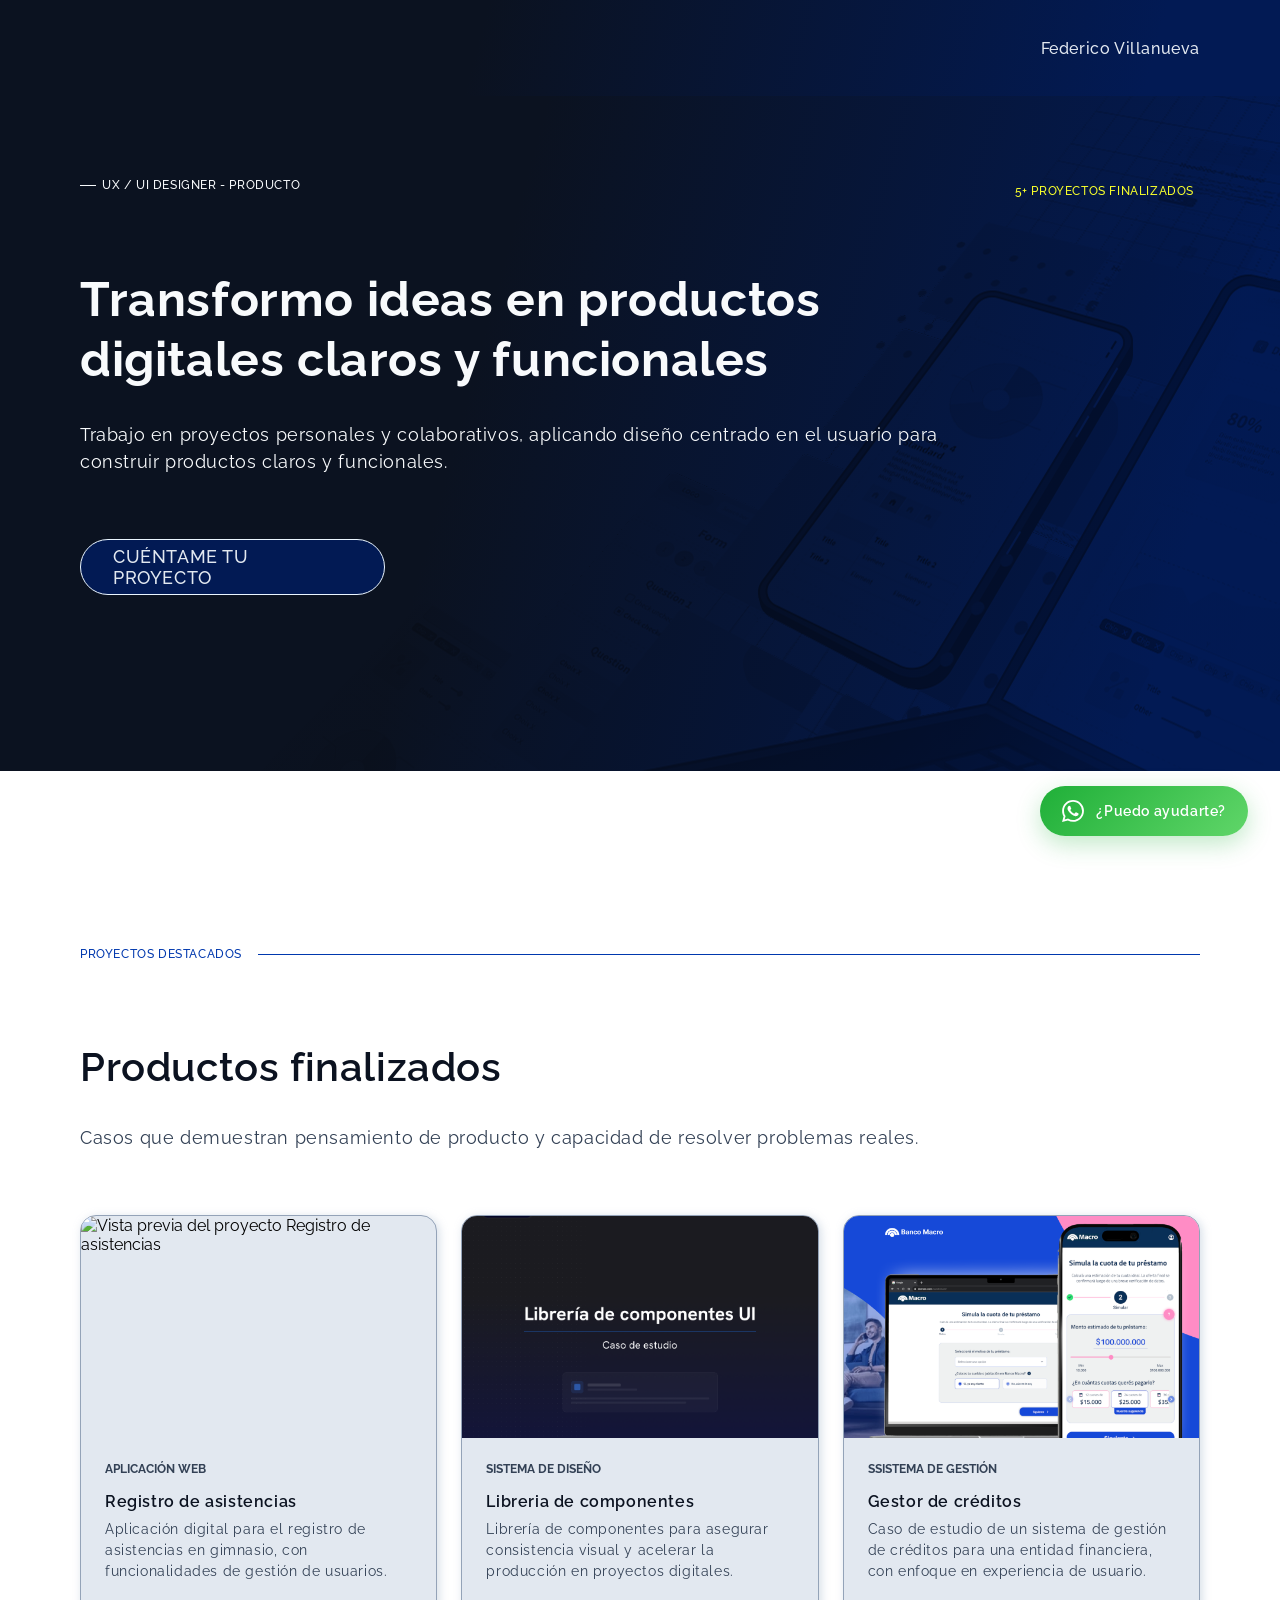
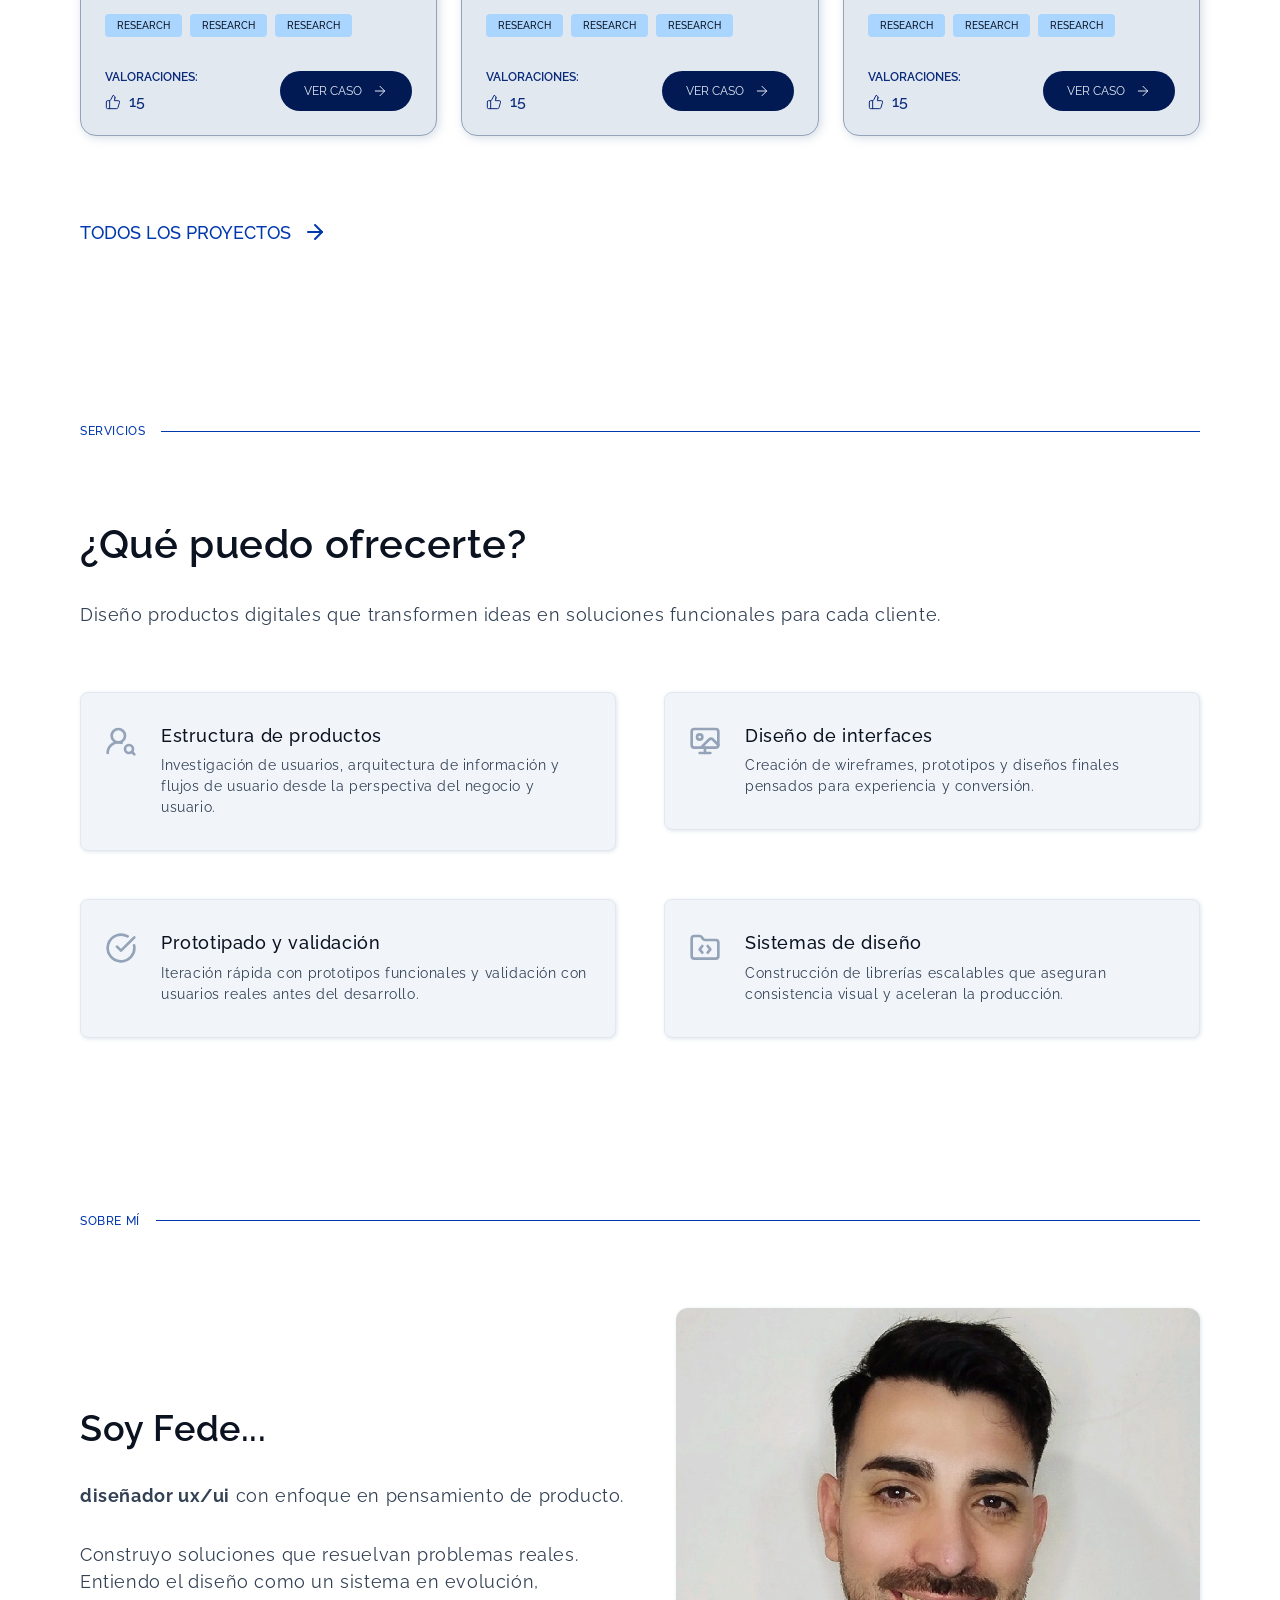
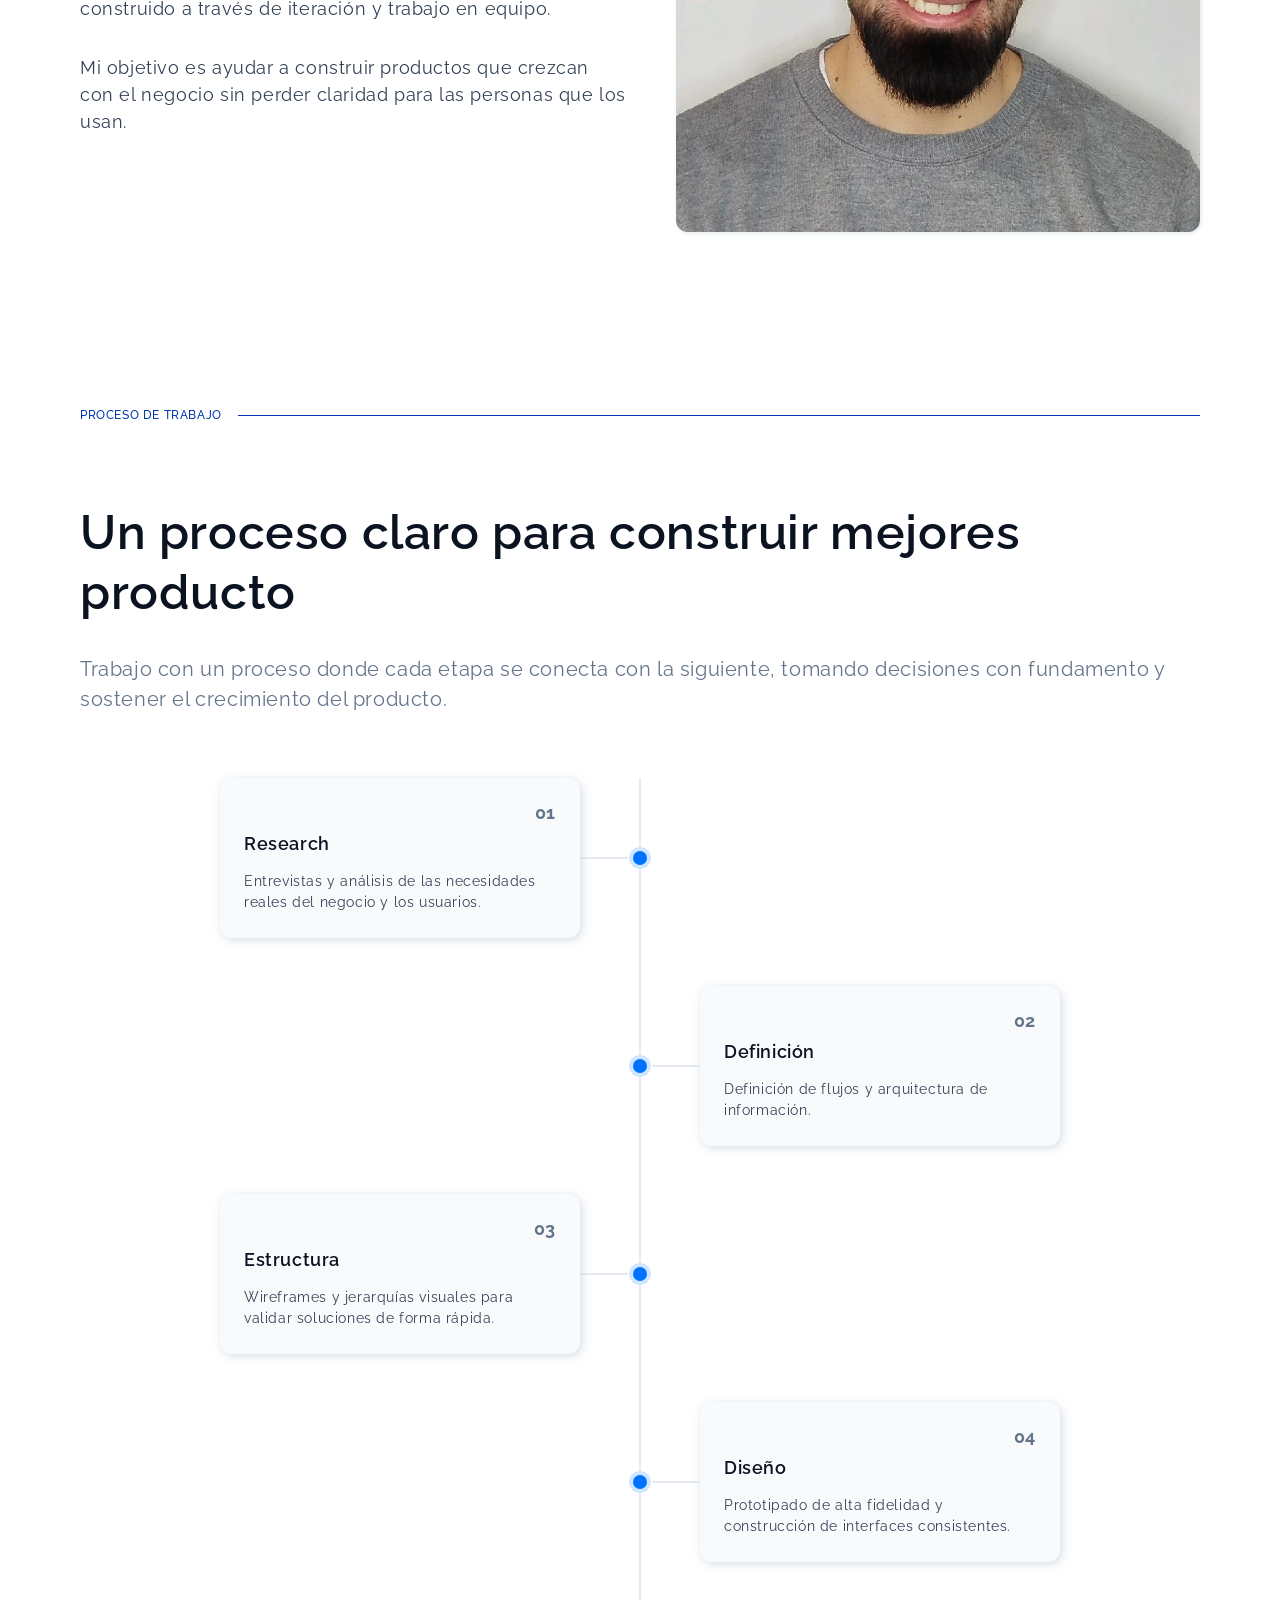
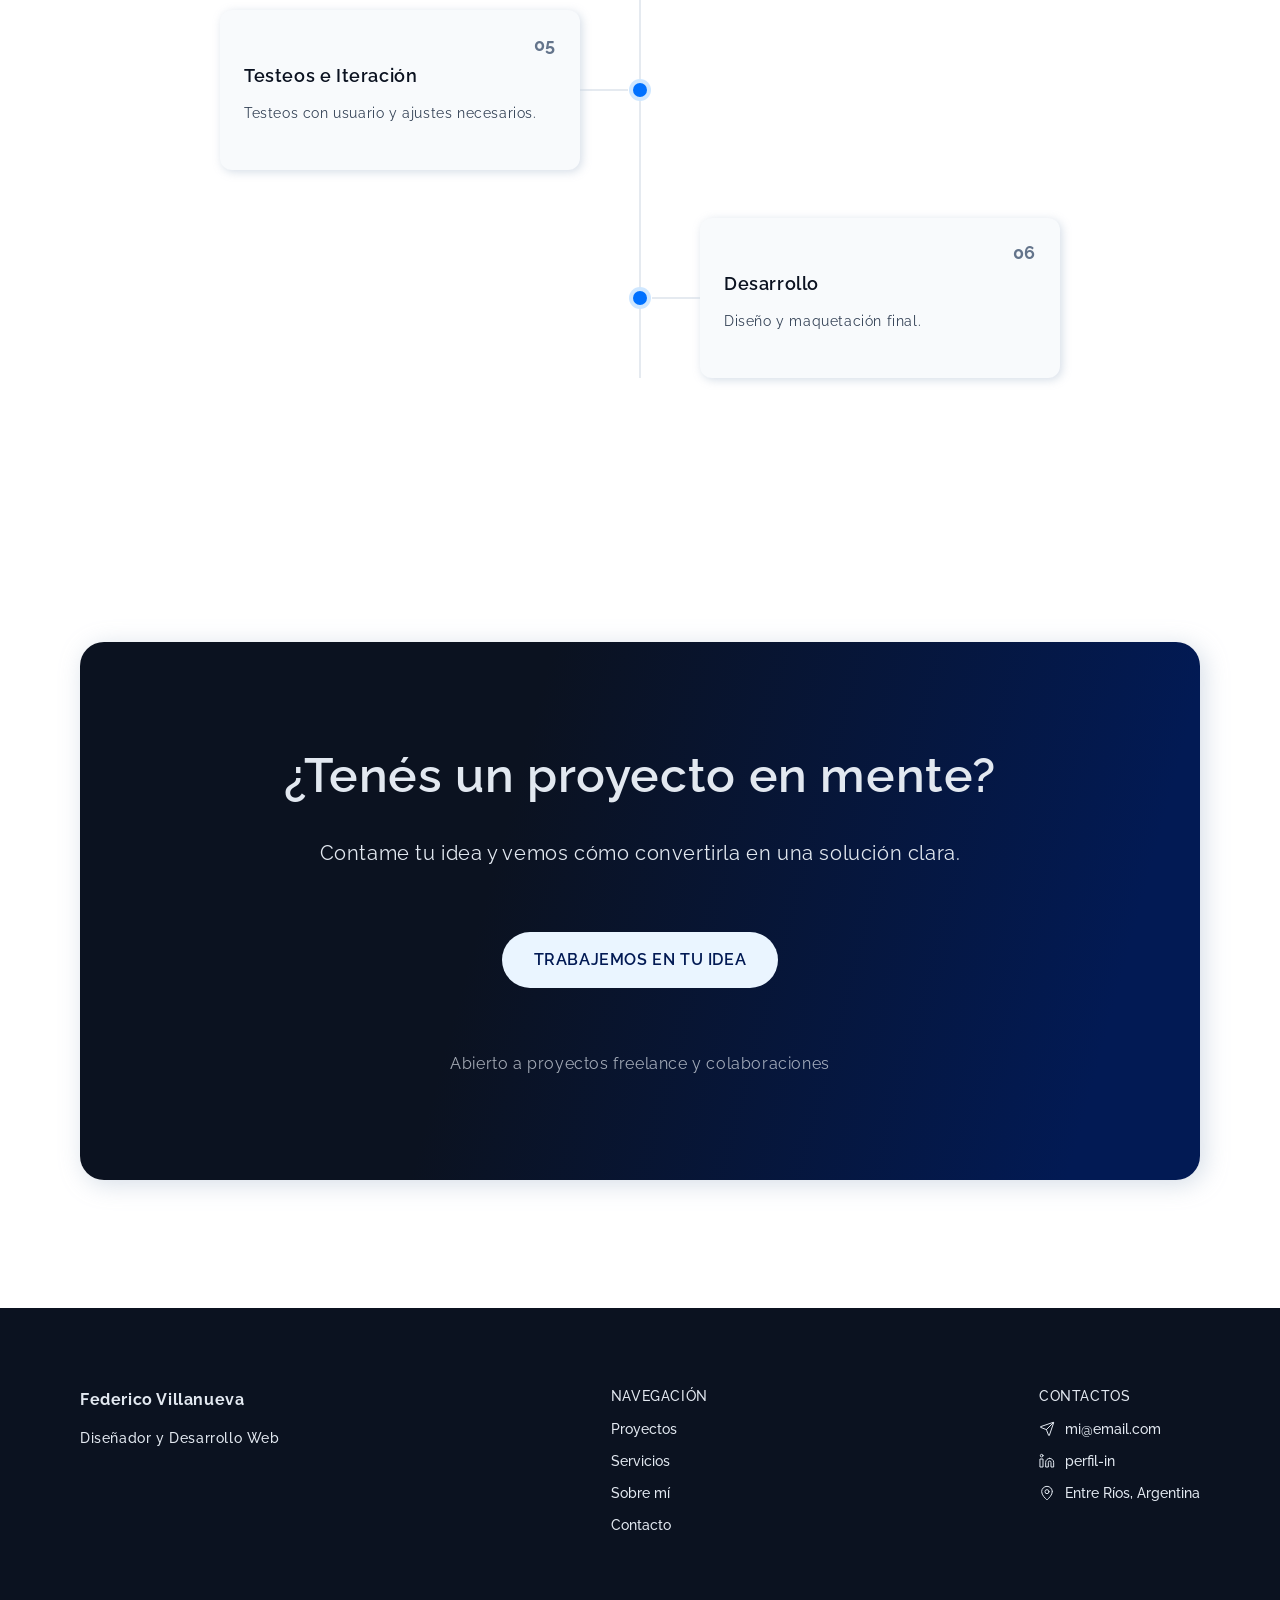
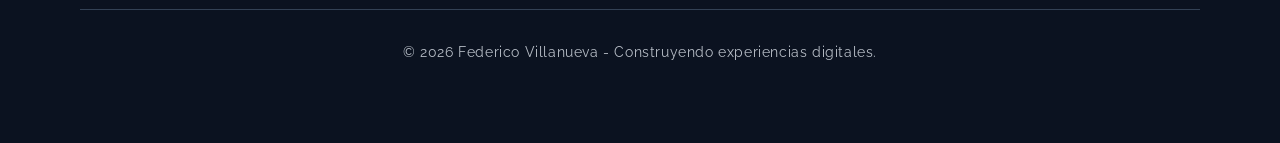
==== index.html @ c974bd06 "Se agrega temporalmente la pantalla de en construcción" ====
<!doctype html>
<html lang="es">

<head>
  <meta charset="UTF-8" />
  <meta name="viewport" content="width=device-width, initial-scale=1.0" />
  <title>Federico Villanueva | UX/UI Designer</title>
  <link rel="stylesheet" href="css/base.css" />
  <link rel="stylesheet" href="css/componentes.css" />
  <link rel="stylesheet" href="css/home.css" />
  <link rel="stylesheet" href="css/pages-projects.css" />
  <link rel="stylesheet" href="css/pages-project-detail.css" />
  <link rel="stylesheet" href="css/animations.css" />

  <link rel="preconnect" href="https://fonts.googleapis.com" />
  <link rel="preconnect" href="https://fonts.gstatic.com" crossorigin />
  <link href="https://fonts.googleapis.com/css2?family=Raleway:ital,wght@0,100..900;1,100..900&display=swap"
    rel="stylesheet" />
</head>

<body>
  <header class="navbar">
    <div class="navbar__container">
      <div class="navbar__identity">
        <a href="index.html" class="navbar__logo navbar__logo--full">Federico Villanueva</a>
        <a href="index.html" class="navbar__logo navbar__logo--short">FV</a>
      </div>
    </div>
  </header>

  <main>
    <section class="hero" aria-label="Introducción">
      <header class="hero__header">
        <p class="hero__label">UX / UI DESIGNER - PRODUCTO</p>
        <span class="hero__projects">5+ PROYECTOS FINALIZADOS</span>
      </header>

      <div class="titles-paragraphs__content">
        <h1 class="hero__title">
          Transformo ideas en productos digitales claros y funcionales
        </h1>
        <p class="hero__subtitle">
          Trabajo en proyectos personales y colaborativos, aplicando diseño
          centrado en el usuario para construir productos claros y
          funcionales.
        </p>
      </div>

      <div class="hero__actions">
        <a href="#" class="btn btn--primary">CUÉNTAME TU PROYECTO</a>
    </section>

    <section class="projects" id="proyectos" aria-labelledby="projects-label">
      <div class="section-divider">
        <h2 id="projects-label" class="section-divider__text">
          PROYECTOS DESTACADOS
        </h2>
        <div class="section-divider__line"></div>
      </div>

      <div class="titles-paragraphs__content">
        <h3 class="section-title">Productos finalizados</h3>
        <p class="section-description">
          Casos que demuestran pensamiento de producto y capacidad de resolver
          problemas reales.
        </p>
      </div>

      <div class="projects__grid">
        <article class="project-card" data-index="0">
          <figure class="project-card__image">
            <img
              src="./assets/image/Portada Actitud.jpg"
              alt="Vista previa del proyecto Registro de asistencias" />
          </figure>
          <div class="project-card__content">
            <span class="project-card__tag">APLICACIÓN WEB</span>
            <div class="project__description">
              <h4 class="project-card__name">Registro de asistencias</h4>
              <p class="project-card__text">
                Aplicación digital para el registro de asistencias en gimnasio, con funcionalidades de gestión de usuarios.
              </p>
            </div>

            <ul class="project-card__labels" aria-label="Tecnologías o metodologías utilizadas">
              <li class="label">RESEARCH</li>
              <li class="label">RESEARCH</li>
              <li class="label">RESEARCH</li>
            </ul>

            <div class="divider divider--light"></div>

            <div class="project-card__meta">
              <div class="likes">
                <span class="sr-only">Valoraciones:</span>
                <span class="project-card__rating">
                  <svg xmlns="http://www.w3.org/2000/svg" width="16" height="16" viewBox="0 0 24 24" fill="none"
                    stroke="currentColor" stroke-width="1.5" stroke-linecap="round" stroke-linejoin="round"
                    class="lucide lucide-thumbs-up-icon lucide-thumbs-up">
                    <path
                      d="M15 5.88 14 10h5.83a2 2 0 0 1 1.92 2.56l-2.33 8A2 2 0 0 1 17.5 22H4a2 2 0 0 1-2-2v-8a2 2 0 0 1 2-2h2.76a2 2 0 0 0 1.79-1.11L12 2a3.13 3.13 0 0 1 3 3.88Z" />
                    <path d="M7 10v12" />
                  </svg>
                  15
                </span>
              </div>
              <a href="pages-project-detail.html" class="link-caso">
                Ver caso
                <svg xmlns="http://www.w3.org/2000/svg" width="16" height="16" viewBox="0 0 24 24" fill="none"
                  stroke="currentColor" stroke-width="1.5" stroke-linecap="round" stroke-linejoin="round"
                  class="lucide lucide-arrow-right-icon lucide-arrow-right">
                  <path d="M5 12h14" />
                  <path d="m12 5 7 7-7 7" />
                </svg>
              </a>
            </div>
          </div>
        </article>
        <article class="project-card" data-index="1">
          <figure class="project-card__image">
            <img
              src="./assets/image/Portada Lenk.png"
              alt="Vista previa del proyecto Registro de asistencias" />
          </figure>
          <div class="project-card__content">
            <span class="project-card__tag">Sistema de Diseño</span>
            <div class="project__description">
              <h4 class="project-card__name">Libreria de componentes</h4>
              <p class="project-card__text">
                Librería de componentes para asegurar consistencia visual y acelerar la producción en proyectos digitales.
              </p>
            </div>

            <ul class="project-card__labels" aria-label="Tecnologías o metodologías utilizadas">
              <li class="label">RESEARCH</li>
              <li class="label">RESEARCH</li>
              <li class="label">RESEARCH</li>
            </ul>

            <div class="divider divider--light"></div>

            <div class="project-card__meta">
              <div class="likes">
                <span class="sr-only">Valoraciones:</span>
                <span class="project-card__rating">
                  <svg xmlns="http://www.w3.org/2000/svg" width="16" height="16" viewBox="0 0 24 24" fill="none"
                    stroke="currentColor" stroke-width="1.5" stroke-linecap="round" stroke-linejoin="round"
                    class="lucide lucide-thumbs-up-icon lucide-thumbs-up">
                    <path
                      d="M15 5.88 14 10h5.83a2 2 0 0 1 1.92 2.56l-2.33 8A2 2 0 0 1 17.5 22H4a2 2 0 0 1-2-2v-8a2 2 0 0 1 2-2h2.76a2 2 0 0 0 1.79-1.11L12 2a3.13 3.13 0 0 1 3 3.88Z" />
                    <path d="M7 10v12" />
                  </svg>
                  15
                </span>
              </div>
              <a href="pages-project-detail.html" class="link-caso">
                Ver caso
                <svg xmlns="http://www.w3.org/2000/svg" width="16" height="16" viewBox="0 0 24 24" fill="none"
                  stroke="currentColor" stroke-width="1.5" stroke-linecap="round" stroke-linejoin="round"
                  class="lucide lucide-arrow-right-icon lucide-arrow-right">
                  <path d="M5 12h14" />
                  <path d="m12 5 7 7-7 7" />
                </svg>
              </a>
            </div>
          </div>
        </article>
        <article class="project-card" data-index="2">
          <figure class="project-card__image">
            <img
              src="./assets/image/Portada Macro.png"
              alt="Vista previa del proyecto Registro de asistencias" />
          </figure>
          <div class="project-card__content">
            <span class="project-card__tag">SSistema de Gestión</span>
            <div class="project__description">
              <h4 class="project-card__name">Gestor de créditos</h4>
              <p class="project-card__text">
                Caso de estudio de un sistema de gestión de créditos para una entidad financiera, con enfoque en experiencia de usuario.
              </p>
            </div>

            <ul class="project-card__labels" aria-label="Tecnologías o metodologías utilizadas">
              <li class="label">RESEARCH</li>
              <li class="label">RESEARCH</li>
              <li class="label">RESEARCH</li>
            </ul>

            <div class="divider divider--light"></div>

            <div class="project-card__meta">
              <div class="likes">
                <span class="sr-only">Valoraciones:</span>
                <span class="project-card__rating">
                  <svg xmlns="http://www.w3.org/2000/svg" width="16" height="16" viewBox="0 0 24 24" fill="none"
                    stroke="currentColor" stroke-width="1.5" stroke-linecap="round" stroke-linejoin="round"
                    class="lucide lucide-thumbs-up-icon lucide-thumbs-up">
                    <path
                      d="M15 5.88 14 10h5.83a2 2 0 0 1 1.92 2.56l-2.33 8A2 2 0 0 1 17.5 22H4a2 2 0 0 1-2-2v-8a2 2 0 0 1 2-2h2.76a2 2 0 0 0 1.79-1.11L12 2a3.13 3.13 0 0 1 3 3.88Z" />
                    <path d="M7 10v12" />
                  </svg>
                  15
                </span>
              </div>
              <a href="pages-project-detail.html" class="link-caso">
                Ver caso
                <svg xmlns="http://www.w3.org/2000/svg" width="16" height="16" viewBox="0 0 24 24" fill="none"
                  stroke="currentColor" stroke-width="1.5" stroke-linecap="round" stroke-linejoin="round"
                  class="lucide lucide-arrow-right-icon lucide-arrow-right">
                  <path d="M5 12h14" />
                  <path d="m12 5 7 7-7 7" />
                </svg>
              </a>
            </div>
          </div>
        </article>
      </div>

      <div class="mobile-only-component">
        <article class="dot active" data-index="0"></article>
        <article class="dot" data-index="1"></article>
        <article class="dot" data-index="2"></article>
      </div>

      <div class="projects__footer">
        <a href="/under-construction.html" class="projects__all-link">
          TODOS LOS PROYECTOS
          <svg xmlns="http://www.w3.org/2000/svg" width="24" height="24" viewBox="0 0 24 24" fill="none"
            stroke="currentColor" stroke-width="2" stroke-linecap="round" stroke-linejoin="round"
            class="lucide lucide-arrow-right-icon lucide-arrow-right">
            <path d="M5 12h14" />
            <path d="m12 5 7 7-7 7" />
          </svg>
        </a>
      </div>
    </section>

    <section class="services" aria-labelledby="services-label">
      <div class="section-divider">
        <h2 id="services-label" class="section-divider__text">SERVICIOS</h2>
        <div class="section-divider__line"></div>
      </div>

      <div class="titles-paragraphs__content">
        <h3 class="section-title">¿Qué puedo ofrecerte?</h3>
        <p class="section-description">
          Diseño productos digitales que transformen ideas en soluciones
          funcionales para cada cliente.
        </p>
      </div>

      <div class="services__grid">
        <article class="service-item">
          <div class="service-item__icon" aria-hidden="true">
            <svg xmlns="http://www.w3.org/2000/svg" width="48" height="48" viewBox="0 0 24 24" fill="none"
              stroke="currentColor" stroke-width="2" stroke-linecap="round" stroke-linejoin="round"
              class="lucide lucide-user-round-search-icon lucide-user-round-search">
              <circle cx="10" cy="8" r="5" />
              <path d="M2 21a8 8 0 0 1 10.434-7.62" />
              <circle cx="18" cy="18" r="3" />
              <path d="m22 22-1.9-1.9" />
            </svg>
          </div>
          <div class="service-item__body">
            <h4 class="service-item__title">Estructura de productos</h4>
            <p class="service-item__text">
              Investigación de usuarios, arquitectura de información y flujos de
              usuario desde la perspectiva del negocio y usuario.
            </p>
          </div>
        </article>
        <article class="service-item">
          <div class="service-item__icon" aria-hidden="true">
            <svg xmlns="http://www.w3.org/2000/svg" width="48" height="48" viewBox="0 0 24 24" fill="none" stroke="currentColor" stroke-width="2" stroke-linecap="round" stroke-linejoin="round" class="lucide lucide-wallpaper-icon lucide-wallpaper"><path d="M12 17v4"/><path d="M8 21h8"/><path d="m9 17 6.1-6.1a2 2 0 0 1 2.81.01L22 15"/><circle cx="8" cy="9" r="2"/><rect x="2" y="3" width="20" height="14" rx="2"/></svg>
          </div>
          <div class="service-item__body">
            <h4 class="service-item__title">Diseño de interfaces</h4>
            <p class="service-item__text">
              Creación de wireframes, prototipos y diseños finales pensados para
              experiencia y conversión.
            </p>
          </div>
        </article>
        <article class="service-item">
          <div class="service-item__icon" aria-hidden="true">
            <svg xmlns="http://www.w3.org/2000/svg" width="48" height="48" viewBox="0 0 24 24" fill="none" stroke="currentColor" stroke-width="2" stroke-linecap="round" stroke-linejoin="round" class="lucide lucide-circle-check-big-icon lucide-circle-check-big"><path d="M21.801 10A10 10 0 1 1 17 3.335"/><path d="m9 11 3 3L22 4"/></svg>
          </div>
          <div class="service-item__body">
            <h4 class="service-item__title">Prototipado y validación</h4>
            <p class="service-item__text">
              Iteración rápida con prototipos funcionales y validación con
              usuarios reales antes del desarrollo.
            </p>
          </div>
        </article>
        <article class="service-item">
          <div class="service-item__icon" aria-hidden="true">
            <svg xmlns="http://www.w3.org/2000/svg" width="48" height="48" viewBox="0 0 24 24" fill="none" stroke="currentColor" stroke-width="2" stroke-linecap="round" stroke-linejoin="round" class="lucide lucide-folder-code-icon lucide-folder-code"><path d="M10 10.5 8 13l2 2.5"/><path d="m14 10.5 2 2.5-2 2.5"/><path d="M20 20a2 2 0 0 0 2-2V8a2 2 0 0 0-2-2h-7.9a2 2 0 0 1-1.69-.9L9.6 3.9A2 2 0 0 0 7.93 3H4a2 2 0 0 0-2 2v13a2 2 0 0 0 2 2z"/></svg>
          </div>
          <div class="service-item__body">
            <h4 class="service-item__title">Sistemas de diseño</h4>
            <p class="service-item__text">
              Construcción de librerías escalables que aseguran consistencia
              visual y aceleran la producción.
            </p>
          </div>
        </article>
      </div>
    </section>

    <section class="about" aria-labelledby="about-label">
      <div class="section-divider">
        <h2 id="about-label" class="section-divider__text">SOBRE MÍ</h2>
        <div class="section-divider__line"></div>
      </div>

      <div class="about__container">
        <div class="about_titles-paragraphs">
          <h3 class="about__title">Soy Fede...</h3>
          <div class="about_paragraph">
            <p>
              <strong>diseñador ux/ui</strong> con enfoque en pensamiento de
              producto.
            </p>
            <p>
              Construyo soluciones que resuelvan problemas reales. Entiendo el
              diseño como un sistema en evolución, construido a través de
              iteración y trabajo en equipo.
            </p>
            <p>
              Mi objetivo es ayudar a construir productos que crezcan con el
              negocio sin perder claridad para las personas que los usan.
            </p>
          </div>
        </div>
        <figure class="about__image">
          <img src="./assets/image/img.png" alt="Retrato de Federico" />
        </figure>
      </div>
    </section>

    <section class="process" aria-labelledby="process-label">
      <div class="section-divider">
        <h2 id="process-label" class="section-divider__text">
          PROCESO DE TRABAJO
        </h2>
        <div class="section-divider__line"></div>
      </div>

      <div class="titles-paragraphs__content">
        <h2 class="cta-final__title">
          Un proceso claro para construir mejores producto
        </h2>
        <p class="cta-final__text">
          Trabajo con un proceso donde cada etapa se conecta con la siguiente,
          tomando decisiones con fundamento y sostener el crecimiento del
          producto.
        </p>
      </div>

      <ol class="process__list">
        <li class="process-step">
          <article class="process-step__card">
            <span class="process-step__number" aria-hidden="true">01</span>
            <div class="process-step__paragraph">
              <h4 class="process-step__title">Research</h4>
              <p class="process-step__text">
                Entrevistas y análisis de las necesidades reales del negocio y
                los usuarios.
              </p>
            </div>
          </article>
        </li>
        <li class="process-step">
          <article class="process-step__card">
            <span class="process-step__number" aria-hidden="true">02</span>
            <div class="process-step__paragraph">
              <h4 class="process-step__title">Definición</h4>
              <p class="process-step__text">
                Definición de flujos y arquitectura de información.
              </p>
            </div>
          </article>
        </li>
        <li class="process-step">
          <article class="process-step__card">
            <span class="process-step__number" aria-hidden="true">03</span>
            <div class="process-step__paragraph">
              <h4 class="process-step__title">Estructura</h4>
              <p class="process-step__text">
                Wireframes y jerarquías visuales para validar soluciones de
                forma rápida.
              </p>
            </div>
          </article>
        </li>
        <li class="process-step">
          <article class="process-step__card">
            <span class="process-step__number" aria-hidden="true">04</span>
            <div class="process-step__paragraph">
              <h4 class="process-step__title">Diseño</h4>
              <p class="process-step__text">
                Prototipado de alta fidelidad y construcción de interfaces
                consistentes.
              </p>
            </div>
          </article>
        </li>
        <li class="process-step">
          <article class="process-step__card">
            <span class="process-step__number" aria-hidden="true">05</span>
            <div class="process-step__paragraph">
              <h4 class="process-step__title">Testeos e Iteración</h4>
              <p class="process-step__text">
                Testeos con usuario y ajustes necesarios.
              </p>
            </div>
          </article>
        </li>
        <li class="process-step">
          <article class="process-step__card">
            <span class="process-step__number" aria-hidden="true">06</span>
            <div class="process-step__paragraph">
              <h4 class="process-step__title">Desarrollo</h4>
              <p class="process-step__text">Diseño y maquetación final.</p>
            </div>
          </article>
        </li>
      </ol>
    </section>

    <section class="cta-final" id="contacto" aria-labelledby="cta-label">
      <div class="titles-paragraphs__content">
        <h2 id="cta-label" class="cta-final__title">
          ¿Tenés un proyecto <span> en mente? </span>
        </h2>
        <p class="cta-final__text">
          Contame tu idea y vemos cómo <span>convertirla en una solución clara.</span>
        </p>
      </div>
      <div class="cta-final__actions">
        <a href="presupuesto.html" class="btn btn--secondary">TRABAJEMOS EN TU IDEA</a>
      </div>
      <p class="cta-final__note">
        Abierto a proyectos freelance y colaboraciones
      </p>
    </section>
  </main>

  <footer class="footer">
    <div class="footer__container">
      <div class="footer__top">
        <section class="footer__brand">
          <p><strong>Federico Villanueva</strong></p>
          <p>Diseñador y Desarrollo Web</p>
        </section>

        <nav class="footer__nav" aria-label="Navegación de pie de página">
          <h4 class="footer__title">NAVEGACIÓN</h4>
          <ul class="footer__list">
            <li><a href="#proyectos">Proyectos</a></li>
            <li><a href="#servicios">Servicios</a></li>
            <li><a href="#sobre-mi">Sobre mí</a></li>
            <li><a href="#contacto">Contacto</a></li>
          </ul>
        </nav>

        <section class="footer__contact">
          <h4 class="footer__title">CONTACTOS</h4>
          <ul class="footer__list">
            <li>
              <a href="mailto:mi@email.com"><svg xmlns="http://www.w3.org/2000/svg" width="16" height="16"
                  viewBox="0 0 24 24" fill="none" stroke="currentColor" stroke-width="1.5" stroke-linecap="round"
                  stroke-linejoin="round" class="lucide lucide-send-icon lucide-send">
                  <path
                    d="M14.536 21.686a.5.5 0 0 0 .937-.024l6.5-19a.496.496 0 0 0-.635-.635l-19 6.5a.5.5 0 0 0-.024.937l7.93 3.18a2 2 0 0 1 1.112 1.11z" />
                  <path d="m21.854 2.147-10.94 10.939" />
                </svg>mi@email.com</a>
            </li>
            <li>
              <a href="#"><svg xmlns="http://www.w3.org/2000/svg" width="16" height="16" viewBox="0 0 24 24" fill="none"
                  stroke="currentColor" stroke-width="1.5" stroke-linecap="round" stroke-linejoin="round"
                  class="lucide lucide-linkedin-icon lucide-linkedin">
                  <path d="M16 8a6 6 0 0 1 6 6v7h-4v-7a2 2 0 0 0-2-2 2 2 0 0 0-2 2v7h-4v-7a6 6 0 0 1 6-6z" />
                  <rect x="2" y="9" width="4" height="12" />
                  <circle cx="4" cy="4" r="2" />
                </svg>
                perfil-in</a>
            </li>
            <li>
              <a href="#"><svg xmlns="http://www.w3.org/2000/svg" width="16" height="16" viewBox="0 0 24 24" fill="none"
                  stroke="currentColor" stroke-width="1.5" stroke-linecap="round" stroke-linejoin="round"
                  class="lucide lucide-map-pin-icon lucide-map-pin">
                  <path
                    d="M20 10c0 4.993-5.539 10.193-7.399 11.799a1 1 0 0 1-1.202 0C9.539 20.193 4 14.993 4 10a8 8 0 0 1 16 0" />
                  <circle cx="12" cy="10" r="3" />
                </svg>
                Entre Ríos, Argentina</a>
            </li>
          </ul>
        </section>
      </div>

      <div class="footer__bottom">
        <div class="footer__line" aria-hidden="true"></div>
        <p>
          © 2026 Federico Villanueva - Construyendo experiencias digitales.
        </p>
      </div>
    </div>
  </footer>

  <a href="" class="floating-btn" target="_blank" rel="noopener noreferrer" aria-label="Contactar por WhatsApp">
    <span class="floating-btn__icon" aria-hidden="true">
      <svg xmlns="http://www.w3.org/2000/svg" viewBox="0 0 24 24" fill="currentColor">
        <path d="M17.472 14.382c-.297-.149-1.758-.867-2.03-.967-.273-.099-.471-.148-.67.15-.197.297-.767.966-.94 1.164-.173.199-.347.223-.644.075-.297-.15-1.255-.463-2.39-1.475-.883-.788-1.48-1.761-1.653-2.059-.173-.297-.018-.458.13-.606.134-.133.298-.347.446-.52.149-.174.198-.298.298-.497.099-.198.05-.371-.025-.52-.075-.149-.669-1.612-.916-2.207-.242-.579-.487-.5-.669-.51-.173-.008-.371-.01-.57-.01-.198 0-.52.074-.792.372-.272.297-1.04 1.016-1.04 2.479 0 1.462 1.065 2.875 1.213 3.074.149.198 2.096 3.2 5.077 4.487.709.306 1.262.489 1.694.625.712.227 1.36.195 1.871.118.571-.085 1.758-.719 2.006-1.413.248-.694.248-1.289.173-1.413-.074-.124-.272-.198-.57-.347m-5.421 7.403h-.004a9.87 9.87 0 0 1-5.031-1.378l-.361-.214-3.741.982.998-3.648-.235-.374a9.86 9.86 0 0 1-1.51-5.26c.001-5.45 4.436-9.884 9.888-9.884 2.64 0 5.122 1.03 6.988 2.898a9.825 9.825 0 0 1 2.893 6.994c-.003 5.45-4.437 9.884-9.885 9.884m8.413-18.297A11.815 11.815 0 0 0 12.05 0C5.495 0 .16 5.335.157 11.892c0 2.096.547 4.142 1.588 5.945L.057 24l6.305-1.654a11.882 11.882 0 0 0 5.683 1.448h.005c6.554 0 11.89-5.335 11.893-11.893a11.821 11.821 0 0 0-3.48-8.413Z"/>
      </svg>
    </span>
    <span class="floating-btn__text">¿Puedo ayudarte?</span>
  </a>
</body>

<script src="script.js"></script>

</html>
---- css/base.css ----
:root {
    /* ============================================================
       TYPOGRAPHY (Raleway)
       Pesos de tipografía base del sistema.
       ============================================================ */
    --weight-regular: 400;
    --weight-medium: 500;
    --weight-semibold: 600;
    --weight-bold: 700;

    /* ============================================================
       TEXT GLOBAL SETTINGS
       Ajustes globales de texto aplicados desde body / headings.
       ============================================================ */
    --letter-spacing: 0.60px;
    --line-height-titles: 1.24; /* 124% */
    --line-height-body: 1.50;   /* 150% */

    /* ============================================================
       COLORS
       Paleta oficial del Design System.
       ============================================================ */

    /* --- Primary --- */
    --color-primary-50:  #EAF5FF;
    --color-primary-100: #CFE7FF;
    --color-primary-200: #AAD5FF;
    --color-primary-300: #6FBCFF;
    --color-primary-400: #2C98FF;
    --color-primary-500: #0071FF;
    --color-primary-600: #0060FF;
    --color-primary-700: #0053FF;
    --color-primary-800: #0043E0;
    --color-primary-900: #0038AE;
    --color-primary-950: #021A54;

    /* --- Text --- */
    --color-text-50:  #F8FAFC;
    --color-text-100: #E2E8F0;
    --color-text-200: #64748B;
    --color-text-300: #334155;
    --color-text-400: #0B1220;

    /* --- Surface --- */
    --color-surface-0:   #FFFFFF;
    --color-surface-50:  #F8FAFC;
    --color-surface-100: #F1F5F9;
    --color-surface-200: #E2E8F0;
    --color-surface-300: #94A3B8;

    /* --- Border --- */
    --color-border-100: #E2E8F0;
    --color-border-200: #CBD5E1;
    --color-border-300: #94A3B8;
    --color-border-400: #0038AE;

    /* --- Dark --- */
    --color-dark-soft:  #0A2A7A;
    /* ============================================================
       SPECIAL COLORS
       Acentos puntuales fuera de la paleta principal
       (badges destacados, highlights, estados especiales).
       ============================================================ */
    --color-special-badge: #F8FF2B;

    /* ============================================================
       GRADIENT REFERENCES
       Tokens base reutilizables. No se exponen como linear-gradient
       directo para preservar flexibilidad de ángulo y stops por uso.
       Aplicar con:
         background: linear-gradient(
           180deg,
           var(--gradient-dark-start) 40%,
           var(--gradient-dark-end)   90%
         );
       Uso previsto: hero sections, CTA blocks, footer, fondos
       destacados.
       ============================================================ */

    /* Gradient 01 — Dark
       40% → Text / 400 · 90% → Primary / 950 */
    --gradient-dark-start: var(--color-text-400);
    --gradient-dark-end:   var(--color-primary-950);

    /* Gradient 02 — Success
       0% → #1FAF38 · 100% → #60D669 */
    --gradient-success-start: #1FAF38;
    --gradient-success-end:   #60D669;
}

* {
    margin: 0;
    padding: 0;
    box-sizing: border-box;
}

body {
    font-family: 'Raleway', sans-serif;
    background-color: var(--color-surface-0);
}

.titles-paragraphs__content {
    display: flex;
    flex-direction: column;
    gap: 32px;
}

/* Aplicación de line-height según reglas */
h1, h2, h3, h4, h5, h6 {
    line-height: var(--line-height-titles);
    letter-spacing: var(--letter-spacing);
}

p {
    line-height: var(--line-height-body);
    letter-spacing: var(--letter-spacing);
}

a {
    text-decoration: none;
}
---- css/componentes.css ----
/* --- COMPONENTE: NAVBAR --- */

.navbar {
    width: 100%;
    background: linear-gradient(
            105.21deg,
            var(--color-text-400) 37.45%,
            var(--color-primary-950) 89.58%
        );
    height: 80px;
    display: flex;
    align-items: center;
    top: 0;
    position: sticky;
    z-index: 9999;
}

.navbar__container {
    max-width: 1120px;
    width: 100%;
    margin: 0 auto;
    display: flex;
    align-items: center;
    justify-content: space-between;
}

.navbar__identity {
    display: flex;
    align-items: center;
    gap: 16px;
    margin-left: auto;
}

.navbar__logo {
    font-size: 16px;
    font-weight: var(--weight-medium);
    color: var(--color-text-100);
    letter-spacing: var(--letter-spacing);
}

.navbar__logo--short {
    display: none;
}

/* Navegación de retorno (Navbar Secundario) */
.navbar__back .back-link {
    display: flex;
    align-items: center;
    gap: 8px;
    font-size: 14px;
    font-weight: var(--weight-medium);
    color: var(--color-text-100);
    transition: color 0.3s ease;
}

.navbar__back .back-link:hover {
    color: var(--color-surface-0);
}

.navbar__back .back-link i {
    font-size: 18px;
    /* Tamaño para el icono de flecha */
}

/* --- LINEA DE DIVISIÓN (SISTEMA BASE) --- */

.divider {
    display: block;
    width: 100%;
    height: 1px;
    border: none;
    background-color: var(--color-border-100);
}

.divider--light {
    background-color: var(--color-surface-0);
}

.section-divider {
    display: flex;
    align-items: center;
    gap: 16px;
    width: 100%;
    margin-bottom: 80px;
}

.section-divider__text {
    font-size: 12px;
    font-weight: var(--weight-medium);
    color: var(--color-primary-900);
    text-transform: uppercase;
    letter-spacing: var(--letter-spacing);
    white-space: nowrap;
}

.section-divider__line {
    flex-grow: 1;
    height: 1px;
    background-color: var(--color-border-400);
}

/* --- BOTÓN PRIMARIO --- */

.btn--primary {
    display: flex;
    height: 56px;
    padding: 16px 32px;
    justify-content: center;
    align-items: center;
    gap: 12px;
    background: var(--color-primary-950);
    color: var(--color-text-100);
    font-family: 'Raleway', sans-serif;
    font-size: 16px;
    font-weight: var(--weight-semibold);
    letter-spacing: var(--letter-spacing);
    text-transform: uppercase;
    border: 1px solid var(--color-primary-50);
    border-radius: 999px;
    cursor: pointer;
    transition: transform 0.2s ease;
    width: fit-content;
}

/* --- BOTÓN SECUNDARIO --- */

.btn--secondary {
    display: flex;
    height: 56px;
    padding: 16px 32px;
    justify-content: center;
    align-items: center;
    gap: 12px;
    background: var(--color-primary-50);
    color: var(--color-primary-950);
    font-family: 'Raleway', sans-serif;
    font-size: 16px;
    font-weight: var(--weight-semibold);
    letter-spacing: var(--letter-spacing);
    text-transform: uppercase;
    border: none;
    border-radius: 999px;
    cursor: pointer;
    transition: transform 0.2s ease;
    width: fit-content;
}

/* Hover sólo en dispositivos con puntero real (desktop). En touch
   evitamos el hover "pegado" después del tap. */
@media (hover: hover) {
    .btn--primary:hover,
    .btn--secondary:hover {
        transform: scale(1.03);
    }
}

/* Press / tap — feedback táctil en todos los dispositivos */
.btn--primary:active,
.btn--secondary:active {
    transform: scale(0.97);
}

/* --- COMPONENTE: PROJECT CARD --- */

.project-card {
    background-color: var(--color-surface-200);
    border: 1px solid var(--color-border-300);
    border-radius: 16px;
    overflow: hidden;
    box-shadow: 2px 2px 10px 0 rgba(203, 213, 225, 0.80);
    transition: transform 0.3s ease, box-shadow 0.3s ease;
}

.project-card:hover {
    transform: translateY(-8px);
    box-shadow:
        0 12px 32px rgba(2, 26, 84, 0.10),
        0 6px 16px rgba(2, 26, 84, 0.08);
}

/* Imagen del Proyecto */
.project-card__image img {
    width: 100%;
    display: block;
    object-fit: cover;
    aspect-ratio: 16 / 10;
}

/* Contenedor de Información */
.project-card__content {
    display: flex;
    flex-direction: column;
    align-items: flex-start;
    padding: 24px;
    gap: 16px;
}

/* Tag superior (Ej: APLICACIÓN WEB) */
.project-card__tag {
    display: block;
    color: var(--color-text-300);
    font-size: 12px;
    font-weight: var(--weight-bold);
    text-transform: uppercase;
}

.project__description {
    display: flex;
    flex-direction: column;
    gap: 8px;
    margin-bottom: 16px;
}

/* Título del Proyecto */
.project-card__name {
    color: var(--color-text-400);
    font-size: 16px;
    font-weight: var(--weight-semibold);
}

/* Descripción */
.project-card__text {
    font-size: 14px;
    font-weight: var(--weight-regular);
    color: var(--color-text-300);
}

/* Meta: Valoraciones */
.project-card__meta {
    display: flex;
    flex-direction: row;
    justify-content: space-between;
    width: 100%;
    color: var(--color-dark-soft);
}

.project-card__meta .likes {
    display: flex;
    flex-direction: column;
    gap: 8px;
}

.project-card__meta .sr-only {
    font-size: 12px;
    font-weight: var(--weight-semibold);
    text-transform: uppercase;
}

.project-card__rating {
    display: flex;
    flex-direction: row;
    align-items: center;
    gap: 8px;
    font-size: 16px;
    font-weight: var(--weight-medium);
}

/* Divider interno del card adaptado al fondo claro */
.project-card .divider--light {
    background-color: var(--color-border-100);
}

/* Lista de Labels (Metodologías/Tech) */
.project-card__labels {
    display: flex;
    flex-wrap: wrap;
    gap: 8px;
    padding: 0;
    list-style: none;
}

/* Estilo para las etiquetas individuales */
.project-card__labels .label {
    background: var(--color-primary-200);
    color: var(--color-text-400);
    padding: 6px 12px;
    border-radius: 4px;
    font-size: 10px;
    font-weight: var(--weight-medium);
    text-transform: uppercase;
}

.hero__badge {
    border: 1px solid var(--color-border-100);
    color: var(--color-text-200);
    padding: 8px 6px;
    border-radius: 4px;
    font-size: 12px;
    font-weight: var(--weight-medium);
    text-transform: uppercase;
}

/* CTA "Ver caso" — pill con jerarquía de acción */
.link-caso {
    align-self: flex-end;
    display: flex;
    height: 40px;
    padding: 10px 24px;
    justify-content: center;
    align-items: center;
    gap: 10px;
    border-radius: 999px;
    background: var(--color-primary-950);
    color: var(--color-text-100);
    font-size: 12px;
    font-weight: var(--weight-regular);
    text-transform: uppercase;
    transition: opacity 0.3s ease;
}

.link-caso:hover {
    opacity: 0.9;
}

/* --- COMPONENTE: FILTER BADGE (Categorías) --- */

.projects-filter__list {
    display: flex;
    flex-wrap: wrap;
    gap: 12px;
    list-style: none;
    padding: 0;
    margin: 32px 0;
}

.filter-btn {
    display: inline-flex;
    padding: 8px 16px;
    justify-content: center;
    align-items: center;
    background-color: transparent;
    border: 1px solid var(--color-border-100);
    border-radius: 100px;
    color: var(--color-text-200);
    font-size: 12px;
    font-weight: var(--weight-medium);
    letter-spacing: var(--letter-spacing);
    transition: all 0.3s ease;
    cursor: pointer;
}

/* Estado Hover */
.filter-btn:hover {
    color: var(--color-text-400);
    background-color: rgba(26, 26, 26, 0.03);
    /* Un toque muy sutil */
}

/* Estado Activo (Seleccionado) */
.filter-btn--active {
    background-color: var(--color-surface-100);
    /* Color beige de tu paleta */
    border-color: var(--color-surface-100);
    color: var(--color-text-400);
    font-weight: var(--weight-semibold);
}

.filter-btn--active {
    background-color: var(--color-surface-100);
    border-color: var(--color-text-400);
    color: var(--color-surface-0);
}

/* --- COMPONENTE: FOOTER --- */

.footer {
    background: var(--color-text-400);
    padding: 80px 40px;
}

.footer__container {
    max-width: 1120px;
    margin: 0 auto;
    
}

/* Distribución de las 3 columnas */
.footer__top {
    display: flex;
    justify-content: space-between;
    align-items: flex-start;
    gap: 40px;
    flex-wrap: wrap;
    /* Responsive: se apilan en móviles */
    margin-bottom: 60px;
}

/* Columna de Marca/Nombre */
.footer__brand p:first-child {
    font-size: 16px;
    font-weight: var(--weight-medium);
    color: var(--color-text-100);
    margin-bottom: 16px;
}

.footer__brand p:last-child {
    font-size: 14px;
    font-weight: var(--weight-medium);
    color: var(--color-text-100);
}

/* Títulos de las columnas (Navegación / Contactos) */
.footer__title {
    font-size: 14px;
    font-weight: var(--weight-medium);
    color: var(--color-text-100);
    text-transform: uppercase;
    letter-spacing: var(--letter-spacing);
    margin-bottom: 16px;
}

/* Listas de enlaces */
.footer__list {
    list-style: none;
}

.footer__list li {
    margin-bottom: 16px;
}

.footer__list a {
    font-size: 14px;
    font-weight: var(--weight-medium);
    color: var(--color-text-100);
    display: flex;
    align-items: center;
    gap: 10px;
    transition: color 0.3s ease;
}

.footer__list a:hover {
    color: var(--color-surface-0);
}

/* Parte inferior: Línea y Copyright */
.footer__bottom {
    text-align: center;
}

.footer__line {
    width: 100%;
    height: 1px;
    background-color: var(--color-text-300);
    margin-bottom: 32px;
}

.footer__bottom p {
    font-size: 14px;
    font-weight: var(--weight-regular);
    color: var(--color-text-100);
    opacity: 0.8;
}

/* Iconos (Si usas una fuente de iconos o SVGs) */
.footer__list i {
    font-size: 16px;
    width: 20px;
    /* Ancho fijo para alinear el texto de los links */
    text-align: center;
}

/* --- Breakpoint Tablet (744px) --- */
@media (min-width: 744px) {

    .navbar {
        padding: 48px;
    }
}

@media (max-width: 500px) {
    .navbar__back {
        display: block;
    }

    /* Intercambiamos los logos */
    .navbar__logo--full {
        display: none;
    }

    .navbar__logo--short {
        display: block;
    }

    .navbar__identity {
        display: flex;
        justify-content: flex-end; /* Fuerza el contenido a la derecha */
        flex: 1; /* Hace que el contenedor crezca y ocupe todo el espacio libre */
        margin-left: 0;
    }

    /* 2. Aseguramos que el botón de volver no se "coma" el espacio del logo */
    .navbar__back {
        flex: 0 0 auto; /* Evita que el botón de volver se encoja o desaparezca */
    }
}

/* --- COMPONENTE: FLOATING CONTACT BUTTON (WhatsApp) --- */

.floating-btn {
    position: fixed;
    right: 32px;
    bottom: 64px;
    z-index: 1000;
    display: inline-flex;
    align-items: center;
    gap: 12px;
    padding: 14px 22px;
    background: linear-gradient(
        135deg,
        var(--gradient-success-start),
        var(--gradient-success-end)
    );
    color: var(--color-surface-0);
    font-family: 'Raleway', sans-serif;
    font-size: 14px;
    font-weight: var(--weight-semibold);
    letter-spacing: var(--letter-spacing);
    border-radius: 999px;
    box-shadow: 0 8px 24px rgba(31, 175, 56, 0.28);
    transition: transform 0.2s ease, box-shadow 0.2s ease;
    white-space: nowrap;
}

.floating-btn:hover {
    transform: scale(1.03);
    box-shadow: 0 12px 32px rgba(31, 175, 56, 0.36);
}

.floating-btn:active {
    transform: scale(0.98);
}

.floating-btn:focus-visible {
    outline: 2px solid var(--color-surface-0);
    outline-offset: 3px;
}

.floating-btn__icon {
    display: inline-flex;
    align-items: center;
    justify-content: center;
    width: 22px;
    height: 22px;
    flex-shrink: 0;
}

.floating-btn__icon svg {
    width: 100%;
    height: 100%;
}

@media (max-width: 744px) {
    .floating-btn {
        right: 24px;
        bottom: 28px;
        padding: 12px 18px;
        font-size: 13px;
        gap: 10px;
    }

    .floating-btn__icon {
        width: 20px;
        height: 20px;
    }
}

@media (max-width: 390px) {
    .floating-btn {
        right: 16px;
        bottom: 24px;
        padding: 12px 16px;
        font-size: 12px;
    }
}

/* --- COMPONENTE: FOOTER (responsive global) ---
   Estos overrides se movieron desde home.css a componentes.css
   para que el footer responsive aplique a todas las páginas que
   carguen el componente, no sólo al Home. */

@media (max-width: 744px) {
    .footer {
        padding: 0;
    }

    .footer__container {
        padding: 48px;
    }

    .footer__top {
        display: flex;
        flex-direction: column;
        gap: 48px;
    }
}

@media (max-width: 390px) {
    .footer__container {
        padding: 48px 16px;
    }
}
---- css/home.css ----
/* --- SECCIÓN HERO --- */

.hero {
    display: flex;
    flex-direction: column;
    justify-content: center;
    align-items: flex-start;
    gap: 64px;
    padding: 80px 80px 176px 80px;
    isolation: isolate;
    align-self: stretch;
    margin: 0 auto;
    margin-bottom: 176px;
    /* Gradient dark del sistema sobre la imagen original.
       blend-mode: multiply oscurece la imagen con el gradient
       conservando los detalles visibles. */
    background-image:
        linear-gradient(
            105.21deg,
            var(--color-text-400) 37.45%,
            var(--color-primary-950) 89.58%
        ),
        url('../assets/image/img\ background\ hero.png');
    background-size: cover, cover;
    background-position: center, center;
    background-repeat: no-repeat, no-repeat;
    background-blend-mode: multiply;
    width: 100%;
    min-height: 561px;
}

.hero__header {
    display: flex;
    flex-direction: row;
    justify-content: space-between;
    align-items: flex-start;
    gap: 64px;
    width: 100%;
}

/* Eyebrow con línea decorativa horizontal (16px) antes del texto */
.hero__label {
    display: inline-flex;
    align-items: center;
    gap: 6px;
    font-size: 12px;
    font-weight: var(--weight-medium);
    color: var(--color-text-50);
    text-transform: uppercase;
    letter-spacing: var(--letter-spacing);
}

.hero__label::before {
    content: '';
    display: inline-block;
    width: 16px;
    height: 1px;
    background-color: var(--color-text-50);
    flex-shrink: 0;
}

.hero__title {
    font-size: 56px;
    font-weight: var(--weight-bold);
    color: var(--color-text-50);
    max-width: 900px;
}

.hero__subtitle {
    font-size: 18px;
    font-weight: var(--weight-regular);
    color: var(--color-text-50);
    max-width: 900px;
}

.hero__actions {
    display: flex;
    align-items: center;
    gap: 64px;
    flex-wrap: wrap;
}

/* Chip con texto en accent yellow (--color-special-badge) */
.hero__projects {
    display: inline-flex;
    align-items: center;
    padding: 8px 6px;
    border-radius: 4px;
    font-size: 12px;
    font-weight: var(--weight-medium);
    color: var(--color-special-badge);
    text-transform: uppercase;
    letter-spacing: var(--letter-spacing);
}

/* CTA del hero — Figma spec: bg navy + border light (heredados del
   primary global), 305px fijo, tipografía 18px medium.
   Override scoped — no afecta el primary global. */
.hero .btn--primary {
    width: 305px;
    font-size: 18px;
    font-weight: var(--weight-medium);
}

/* --- SECCIÓN: PROYECTOS DESTACADOS --- */

.projects {
    max-width: 1120px;
    margin: 0 auto;
    margin-bottom: 104px;
    display: flex;
    flex-direction: column;
    align-items: flex-start;
}

.section-title {
    font-size: 36px;
    font-weight: var(--weight-semibold);
    color: var(--color-text-400);
    width: 100%;
}

.section-description {
    font-size: 18px;
    font-weight: var(--weight-regular);
    color: var(--color-text-300);
    width: 100%;
    margin-bottom: 64px;
}

.projects__grid {
    display: grid;
    grid-template-columns: repeat(auto-fit, minmax(357px, 1fr));
    gap: 24px;
    width: 100%;
    margin-bottom: 64px;
}

.mobile-only-component {
    display: none;
}


.projects__footer {
    width: 100%;
    display: flex;
    justify-content: left;
    margin-top: 20px;
}

.projects__all-link {
    font-size: 18px;
    font-weight: var(--weight-medium);
    color: var(--color-primary-900);
    display: flex;
    align-items: center;
    gap: 12px;
    padding-bottom: 4px;
    transition: border-color 0.3s ease;
}

.projects__all-link:hover {
    color: var(--color-primary-600);
    border-bottom: 2px solid var(--color-primary-600);
    border-color: var(--color-primary-600);
}

.projects__all-link i {
    font-size: 18px;
}

/* --- SECCIÓN: SERVICIOS --- */

.services {
    max-width: 1120px;
    margin: 0 auto;
    margin-top: 176px;
    margin-bottom: 176px;
}

.services__grid {
    display: flex;
    flex-wrap: wrap;
    align-items: flex-start;
    gap: 48px;
}

.service-item {
    display: flex;
    align-items: flex-start;
    gap: 24px;
    padding: 32px 24px;
    justify-self: stretch;
    border: 1px solid var(--color-border-100);
    background-color: var(--color-surface-100);
    box-shadow: 1px 1px 4px 0 rgba(203, 213, 225, 0.60);;
    border-radius: 8px;
    max-width: 536px;
}

/* Placeholder de icono — listo para insertar un SVG (Lucide 24px) */
.service-item__icon {
    flex-shrink: 0;
    width: 32px;
    height: 32px;
    display: inline-flex;
    align-items: center;
    justify-content: center;
    color: var(--color-border-300);
}

.service-item__icon svg {
    width: 100%;
    height: 100%;
}

.service-item__body {
    display: flex;
    flex-direction: column;
    gap: 8px;
    flex: 1;
    min-width: 0;
}

.service-item__title {
    color: var(--color-text-400);
    font-size: 18px;
    font-weight: var(--weight-medium);
    line-height: var(--line-height-titles);
    letter-spacing: var(--letter-spacing);
}

.service-item__text {
    color: var(--color-text-300);
    font-size: 14px;
    font-weight: var(--weight-regular);
    line-height: var(--line-height-body);
}

/* --- SECCIÓN: SOBRE MÍ --- */

.about {
    max-width: 1120px;
    margin: 0 auto;
    margin-top: 176px;
    margin-bottom: 176px;
}

.about__container {
    display: flex;
    flex-direction: row;
    gap: 80px;
    align-items: flex-start;
}

.about_titles-paragraphs {
    display: flex;
    flex-direction: column;
    gap: 32px;
    max-width: 548px;
}

.about__title {
    font-size: 36px;
    font-weight: var(--weight-semibold);
    color: var(--color-text-400);
}

.about_paragraph {
    display: flex;
    flex-direction: column;
    gap: 32px;
}

.about_paragraph p {
    font-size: 18px;
    font-weight: var(--weight-regular);
    color: var(--color-text-300);
    line-height: var(--line-height-body);

}

.titles-paragraphs__content p strong {
    color: var(--color-text-400);
    font-weight: var(--weight-semibold);
    font-size: 16px;
}

.about__image {
    width: 492px;
    margin: 0;
    overflow: hidden;
    border-radius: 12px;
    box-shadow: 1px 1px 4px 0 rgba(203, 213, 225, 0.60);
}

.about__image img {
    width: 100%;
    height: auto;
    display: block;
    object-fit: cover;
}

/* --- SECCIÓN: PROCESO DE TRABAJO (timeline cards alternadas) --- */

.process {
    max-width: 1120px;
    margin: 0 auto;
    margin-top: 176px;
    margin-bottom: 264px;
}

.process__list {
    --process-axis-left: 50%;
    --process-axis-color: var(--color-border-200);
    --process-node-outer: 22px;
    --process-node-inner: 14px;
    --process-card-gap: 60px;
    --process-connector: 48px;
    list-style: none;
    padding: 0;
    margin: 64px 0 0 0;
    position: relative;
    display: flex;
    flex-direction: column;
    gap: 48px;
}

/* Eje vertical central */
.process__list::before {
    content: '';
    position: absolute;
    left: var(--process-axis-left);
    top: 0;
    bottom: 0;
    width: 1px;
    background-color: var(--process-axis-color);
    transform: translateX(-50%);
    z-index: 1;
}

.process-step {
    position: relative;
    display: grid;
    grid-template-columns: 1fr 1fr;
    align-items: center;
}

/* Nodo sobre el eje: círculo interno (primary-500) + anillo externo
   (primary-100) — total 22px, según Figma. Resuelto con un único pseudo
   y box-shadow expansivo en lugar de dos pseudos. */
.process-step::before {
    content: '';
    position: absolute;
    left: var(--process-axis-left);
    top: 50%;
    width: var(--process-node-inner);
    height: var(--process-node-inner);
    border-radius: 50%;
    background-color: var(--color-primary-500);
    box-shadow: 0 0 0 4px var(--color-primary-100);
    transform: translate(-50%, -50%);
    z-index: 3;
}

/* Card — Figma spec: bg surface-50 #F8FAFC, radius 12, shadow Medium */
.process-step__card {
    position: relative;
    display: flex;
    flex-direction: column;
    align-items: flex-start;
    gap: 8px;
    width: 360px;
    min-height: 160px;
    padding: 24px;
    background-color: var(--color-surface-50);
    border-radius: 12px;
    box-shadow: 2px 2px 10px 0 rgba(203, 213, 225, 0.8);
    z-index: 2;
}

/* Pasos impares: card a la izquierda del eje */
.process-step:nth-child(odd) .process-step__card {
    grid-column: 1;
    justify-self: end;
    margin-right: var(--process-card-gap);
}

/* Pasos pares: card a la derecha del eje */
.process-step:nth-child(even) .process-step__card {
    grid-column: 2;
    justify-self: start;
    margin-left: var(--process-card-gap);
}

/* Connector horizontal del card al nodo (48px exacto Figma) */
.process-step__card::after {
    content: '';
    position: absolute;
    top: 50%;
    width: var(--process-connector);
    height: 1px;
    background-color: var(--process-axis-color);
    transform: translateY(-50%);
}

.process-step:nth-child(odd) .process-step__card::after {
    right: calc(var(--process-connector) * -1);
}

.process-step:nth-child(even) .process-step__card::after {
    left: calc(var(--process-connector) * -1);
}

/* Número arriba-derecha. Figma: 18px Bold uppercase + min-width 100% +
   text-align right. Sin position absolute — fluye como primer hijo flex. */
.process-step__number {
    width: 100%;
    font-size: 18px;
    font-weight: var(--weight-bold);
    color: var(--color-text-200);
    text-align: right;
    text-transform: uppercase;
    letter-spacing: var(--letter-spacing);
    line-height: 1.24;
    font-variant-numeric: tabular-nums;
}

/* Wrapper título + descripción — gap 16px (Figma) */
.process-step__paragraph {
    display: flex;
    flex-direction: column;
    align-items: flex-start;
    gap: 16px;
    width: 100%;
}

.process-step__title {
    font-size: 18px;
    font-weight: var(--weight-semibold);
    color: var(--color-text-400);
    letter-spacing: var(--letter-spacing);
    line-height: 1.24;
    white-space: nowrap;
}

.process-step__text {
    font-size: 14px;
    font-weight: var(--weight-regular);
    color: var(--color-text-300);
    line-height: var(--line-height-body);
    width: 310px;
    max-width: 100%;
}

/* --- SECCIÓN: CTA FINAL --- */

.cta-final {
    max-width: 1120px;
    margin: 0 auto;
    padding: 104px 0 104px 0;
    background: linear-gradient(
        105deg,
        var(--color-text-400) 37.45%,
        var(--color-primary-950) 89.58%
    );
    border-radius: 24px;
    box-shadow: 4px 4px 24px 0 rgba(203, 213, 225, 0.80);
    display: flex;
    flex-direction: column;
    align-items: center;
    text-align: center;
    gap: 64px;
    margin-bottom: 128px;
}

.cta-final__title {
    font-size: 48px;
    font-weight: var(--weight-semibold);
    color: var(--color-text-400);
    max-width: auto;
    line-height: var(--line-height-titles);
}

.cta-final__text {
    font-size: 20px;
    font-weight: var(--weight-regular);
    color: var(--color-text-200);
    max-width: auto;
    line-height: var(--line-height-body);
}

/* Overrides scoped: textos y botones sobre el fondo dark del CTA */
.cta-final .cta-final__title {
    color: var(--color-text-100);
}

.cta-final .cta-final__text {
    color: var(--color-text-100);
}

.cta-final .btn--secondary {
    background: var(--color-primary-50);
    color: var(--color-primary-950);
}

.cta-final__actions {
    display: flex;
    justify-content: center;
    gap: 64px;
    width: 100%;
}

.cta-final__note {
    font-size: 16px;
    font-weight: var(--weight-regular);
    color: var(--color-text-100);
    letter-spacing: var(--letter-spacing);
    opacity: 0.7;
}

/* --- TABLET BREAKPOINT (Max 744px) --- */
@media (max-width: 744px) {

    .hero {
        padding: 80px 48px 128px 48px;
        gap: 80px;
    }

    h1,
    .hero__title {
        font-size: 40px;
    }

    .hero__subtitle {
        font-size: 16px;
    }

    .hero__actions {
        display: flex;
        width: 100%;
        gap: 64px;
        box-sizing: border-box;
    }

    .btn--primary,
    .btn--secondary {
        flex: 1;
    }

    /* En tablet/mobile el width fijo del CTA del hero (305px desktop)
       pasa a fluido para no desbordar pantallas chicas. */
    .hero .btn--primary {
        width: auto;
    }

    .projects {
        padding: 0 48px 128px 48px;
    }

    /* 3. Grid de Proyectos: Mantenemos 2 columnas pero ajustamos el gap */
    h2 {
        font-size: 32px;
    }

    .section-description {
        font-size: 16px;
    }

    .projects__grid {
        display: flex;
        flex-direction: row;
        overflow-x: auto;
        gap: 40px;
        scroll-snap-type: x mandatory;
        scrollbar-width: none;
    }

    .projects__grid::-webkit-scrollbar {
        display: none;
    }

    .project-card {
        flex: 0 0 80%;
        scroll-snap-align: center;
    }

    .mobile-only-component {
        display: flex;
        justify-content: center;
        align-items: center;
        margin-top: 16px;
        gap: 6px;
        width: 100%;
    }

    .mobile-only-component .dot.active {
        width: 24px;
        border-radius: 999px;
        background-color: #4B5563;
    }

    .mobile-only-component .dot {
        width: 10px;
        height: 10px;
        background-color: #D1D5DB;
        border-radius: 50%;
        transition: all 0.3s cubic-bezier(0.4, 0, 0.2, 1);
        cursor: pointer;
    }

    .services {
        padding: 0 48px 128px 48px;
    }

    .service-item {
        max-width: 100%;
    }

    .about {
        padding: 0 48px 128px 48px;
    }

    .about__container {
        flex-direction: row;
        gap: 32px;
    }

    .about_paragraph {
        font-size: 16px;
        max-width: 364px;
    }

    .about__image {
        width: 252px;
        height: 252px;
        object-fit: cover;
        margin-top: 78px;
    }

    .about__image img {
        width: 100%;
        height: 100%;
        object-fit: cover;
    }

    .process {
        padding: 0 48px 128px 48px;
    }

    /* Tablet — Figma 2615:3205: alternado, card 277px, gap 46/connector 37 */
    .process__list {
        --process-card-gap: 46px;
        --process-connector: 37px;
    }

    .process-step__card {
        width: 277px;
        padding: 24px;
        min-height: 144px;
    }

    /* Mantengo tipografía de desktop (18px title + nowrap) — Figma tablet
       conserva las mismas escalas tipográficas. */

    .cta-final {
        border-radius: 0;
        padding: 104px 48px;
    }

    .cta-final__title {
        font-size: 32px;
    }

    .cta-final__text {
        font-size: 18px;
    }

    .cta-final__actions {
        width: 100%;
        gap: 64px;
    }

    .cta-final__note {
        font-size: 14px;
    }

}

/* --- Breakpoint Premium: 394px a 500px --- 
   Aquí damos un poco más de aire al diseño, aprovechando
   que el dispositivo tiene más pantalla. */

@media (min-width: 391px) and (max-width: 500px) {

    .navbar {
        padding: 48px 24px;
    }

    .hero__header {
        flex-direction: column;
        align-items: flex-start;
        gap: 16px;
    }

    .hero {
        padding: 64px 16px 124px 16px;
    }

    .projects {
        padding: 40px 16px 176px 16px;
    }

    .services, .about {
        padding: 0 16px 176px 16px;
    }

    .process {
        padding: 0 16px 40px 16px;
    }

    /* Mobile — Figma 2618:3453: una columna con eje lateral.
       Eje en x=11px, indicator 22px sobre el eje, connector 40px,
       card empieza en x=62 (22+40), padding 16, content compacto. */
    .process__list {
        --process-axis-left: 11px;
        --process-card-gap: 62px;
        --process-connector: 40px;
        gap: 48px;
    }

    .process__list::before {
        transform: none;
    }

    /* Grid explícito: col1 reservada para eje + indicator + connector,
       col2 toma el espacio restante para que la card sea fluid y todas
       midan exactamente lo mismo. */
    .process-step {
        grid-template-columns: var(--process-card-gap) 1fr;
    }

    /* Todas las cards en col 2, ancho completo de su columna */
    .process-step:nth-child(odd) .process-step__card,
    .process-step:nth-child(even) .process-step__card {
        grid-column: 2;
        justify-self: stretch;
        margin-left: 0;
        margin-right: 0;
        width: 100%;
    }

    /* Connector horizontal a la izquierda del card en todas */
    .process-step:nth-child(odd) .process-step__card::after,
    .process-step:nth-child(even) .process-step__card::after {
        right: auto;
        left: calc(var(--process-connector) * -1);
    }

    .process-step__card {
        padding: 16px;
        min-height: 150px;
    }

    /* Número alineado a la izquierda en mobile (Figma) */
    .process-step__number {
        text-align: left;
    }

    .process-step__title {
        font-size: 16px;
    }

    .process-step__text {
        font-size: 12px;
        width: auto;
    }

    .cta-final {
        padding: 104px 16px;
    }


    .hero__title {
        font-size: 32px;
    }

    .hero__actions,
    .cta-final__actions {
        display: flex;
        gap: 24px;
        box-sizing: border-box;
    }

    .btn--primary,
    .btn--secondary {
        width: 100%;
    }


    .section-title {
        font-size: 32px;
    }

    .projects__grid {
        padding-left: 0;
        padding-right: 0;
        gap: 40px;
        margin-bottom: 40px;
    }

    .project-card {
        flex: 0 0 100%;
    }

    .mobile-only-component {
        margin-bottom: 40px;
    }

    .about__container {
        flex-direction: column;
        gap: 40px;
    }

    .about_titles-paragraphs {
        margin-bottom: 40px;
    }

    .about__image {
        margin-top: 0;
        width: 100%;
        height: auto;
    }

    .cta-final__title span {
        display: block;
    }
}


@media (max-width: 390px) {

    .navbar {
        padding: 48px 16px;
    }

    .hero {
        padding: 64px 16px;
        gap: 80px;
        background-position: 86% center;
        background-repeat: no-repeat;
    }

    .hero__header {
        flex-direction: column;
        align-items: flex-start;
        gap: 16px;
    }

    .hero__title {
        font-size: 32px;
    }

    .hero__actions {
        gap: 24px;
    }

    .projects {
        padding: 40px 16px 176px 16px;
    }

    .section-divider {
        margin-bottom: 80px;
    }

    .section-title {
        font-size: 28px;
    }

    .projects__grid {
        padding-left: 0;
        padding-right: 0;
        gap: 40px;
        margin-bottom: 40px;
    }

    .project-card {
        flex: 0 0 100%;
    }

    .mobile-only-component {
        margin-bottom: 40px;
    }

    .projects__footer {
        margin-top: 0;
    }

    .projects__all-link {
        font-size: 16px;
        gap: 12px;
    }

    .services {
        padding: 0 16px 176px 16px;
    }

    .section-description {
        margin-bottom: 80px;
    }

    .service-item {
        min-height: 142px;
        overflow: hidden;
    }

    .service-item__title {
        font-size: 16px;
    }

    .service-item__text {
        font-size: 12px;
    }

    .about {
        padding: 0 16px 176px 16px;
    }

    .about__container {
        flex-direction: column;
        gap: 0;
    }

    .about_titles-paragraphs {
        margin-bottom: 40px;
    }

    .about__image {
        margin-top: 0;
        width: 100%;
        height: auto;
    }

    .process {
        padding: 0 16px 176px 16px;
    }

    /* Mobile <=390px — hereda layout del bloque ≤500 (Figma 2618:3453).
       Solo se compacta el gap vertical para pantallas estrechas. */
    .process__list {
        gap: 20px;
    }

    .cta-final {
        padding: 48px 16px;
    }

    .cta-final__title {
        font-size: 28px;
    }

    .cta-final__title span {
        display: block;
    }

    .cta-final__text {
        font-size: 16px;
    }

    .cta-final__text span {
        display: block;
    }

    .cta-final__actions {
        gap: 24px;
    }

    .cta-final__note {
        font-size: 12px;
    }

}
---- css/pages-projects.css ----
/* --- PÁGINA: ARCHIVO DE PROYECTOS --- */

.projects-archive {
    max-width: 1120px;
    margin: 0 auto;
    margin-bottom: 64px;
}

.projects-archive__header {
    display: flex;
    flex-direction: column;
    gap: 32px;
    /* Gap solicitado entre título y subtítulo */
    margin-top: 80px;
    max-width: 1120px;
}

.projects-archive__title {
    font-size: 36px;
    font-weight: var(--weight-semibold);
    color: var(--color-text-400);
    line-height: var(--line-height-titles);
}

.projects-archive__subtitle {
    font-size: 18px;
    font-weight: var(--weight-regular);
    color: var(--color-text-200);
    line-height: var(--line-height-body);
}

/* --- SISTEMA DE FILTROS --- */

.projects-filter {
    margin-top: 64px;
}

.projects-filter__list {
    display: flex;
    list-style: none;
    padding: 0;
    gap: 32px;
}

.filter-btn {
    font-size: 12px;
    font-weight: var(--weight-medium);
    color: var(--color-text-200);
    letter-spacing: var(--letter-spacing);
    transition: color 0.3s ease;
    white-space: nowrap;
}

.filter-btn:hover {
    color: var(--color-text-400);
}

.filter-btn--active {
    color: var(--color-text-400);
    position: relative;
}


/* Grid de proyectos — base mobile-first: 1 columna, padding lateral 16px.
   Tablet (≥744px) → 2 columnas, padding 48px.
   Desktop (≥1024px) → 3 columnas. */
.projects-grid-section {
    max-width: 1120px;
    margin: 0 auto 64px;
    padding: 0 16px;
    display: grid;
    grid-template-columns: 1fr;
    gap: 24px;
    width: 100%;
}

.proyectos-extend {
    margin-bottom: 128px;
}

.btn-fantasma {
    max-width: 1120px;
    margin: 0 auto;
    background: transparent;
    padding: 10px 24px;
    font-size: 14px;
    font-weight: var(--weight-medium);
    cursor: pointer;
    display: flex;
    align-items: center;
    gap: 8px;
    transition: all 0.3s ease;
    border: none;
}

.proyectos-extend__content {
    display: none;
    /* Oculto inicial con display: none */
    opacity: 0;
    transition: opacity 0.4s ease, display 0.4s ease;
    padding: 20px 0;
}

/* --- Clase de estado activo (se añade con JS) --- */
.proyectos-extend__content.is-active {
    display: block;
    /* Muestra el contenido */
    opacity: 1;
}

.hidden__text {
    display: flex;
    flex-direction: row;
    justify-content: center;
}

.navbar__identity p {
    font-size: 16px;
    color: var(--color-text-200);
}


/* --- Breakpoint Tablet (744px) --- */
@media (min-width: 744px) {

    .projects-archive {
        padding: 80px 48px 64px 48px;
    }

    .projects-archive__title {
        font-size: 32px;
    }

    .projects-archive__subtitle {
        font-size: 16px;
    }

    .projects-filter__list {
        flex-wrap: nowrap;
        gap: 24px;
        overflow-x: auto;
        scrollbar-width: none;
        margin-bottom: 24px;
    }

    .projects-filter__list::-webkit-scrollbar {
        display: none;
    }

    .projects-filter__item {
        flex: 0 0 auto;
        white-space: nowrap;
    }

    .projects-grid-section {
        display: grid;
        grid-template-columns: repeat(2, 1fr);
        gap: 24px;
        width: 100%;
        margin-bottom: 64px;
        padding: 0 48px;
    }

    .proyectos-extend {
        width: 100%;
        padding: 40px 0;
        text-align: center;
    }

    .proyectos-extend__toggle-container {
        display: flex;
        justify-content: center;
        margin-bottom: 24px;
    }

    /* --- Botón Fantasma base --- */
    .btn-fantasma {
        background: transparent;
        padding: 10px 24px;
        font-size: 14px;
        font-weight: var(--weight-medium);
        cursor: pointer;
        display: flex;
        align-items: center;
        gap: 8px;
        transition: all 0.3s ease;
        border: none;
    }

    /* --- Contenido Oculto por defecto --- */
    .proyectos-extend__content {
        display: none;
        /* Oculto inicial con display: none */
        opacity: 0;
        transition: opacity 0.4s ease, display 0.4s ease;
        padding: 20px 0;
    }

    /* --- Clase de estado activo (se añade con JS) --- */
    .proyectos-extend__content.is-active {
        display: block;
        /* Muestra el contenido */
        opacity: 1;
    }

    .hidden__text {
        display: flex;
        flex-direction: row;
        justify-content: center;
    }

    .navbar__identity p {
        font-size: 16px;
        color: var(--color-text-200);
    }


    /* 3. Ajuste de tipografía para pantallas más grandes */
    .hero__title {
        font-size: 48px;
        /* Un poco más grande para llenar el espacio */
    }

    .section-title {
        font-size: 40px;
    }

    /* 4. Ajuste de componentes Sobre mí / Servicios */
    .about__container {
        flex-direction: row;
        /* Ponemos imagen y texto uno al lado del otro */
        align-items: center;
        gap: 48px;
    }

    .about__image {
        width: 50%;
        /* La imagen ocupa la mitad */
        margin-top: 0;
    }
}

/* --- Breakpoint Desktop (1024px) — Grid 3 columnas --- */
@media (min-width: 1024px) {
    .projects-grid-section {
        grid-template-columns: repeat(3, 1fr);
    }
}
---- css/pages-project-detail.css ----
/* --- SECCIÓN: PROJECT HEADER (Figma 2170:1243 & 2170:1246) --- */

.project-header {
  max-width: 1120px;
  margin: 0 auto;
  margin-top: 80px;
}

.project-header__container {
  display: flex;
  flex-direction: column;
  align-items: flex-start;
}

/* 1. Categoría y Título */
.label--secondary {
  display: inline-flex;
  padding: 8px 16px;
  justify-content: center;
  align-items: center;
  background-color: transparent;
  border: 1px solid var(--color-border-100);
  border-radius: 100px;
  color: var(--color-text-200);
  font-size: 12px;
  font-weight: var(--weight-medium);
  letter-spacing: var(--letter-spacing);
  margin-bottom: 32px;
}

.project-header__title {
  font-size: 36px;
  font-weight: var(--weight-semibold);
  color: var(--color-text-400);
  line-height: var(--line-height-titles);
  letter-spacing: var(--letter-spacing);
  margin-bottom: 64px;
}

/* 2. Metadata (Fila con divisores horizontales) - Nodo 2170:1246 */
.project-header__info {
  display: flex;
  align-items: center;
  justify-content: left;
  gap: 56px;
  width: 100%;
  margin-bottom: 64px;
}

/* Estructura de cada columna (Título arriba, Valor abajo) */
.meta-column {
  display: flex;
  flex-direction: column;
  gap: 8px;
}

.meta-label {
  font-size: 12px;
  font-weight: var(--weight-semibold);
  color: var(--color-text-400);
  text-transform: uppercase;
  letter-spacing: 0.05em;
}

.meta-value {
  font-size: 18px;
  font-weight: var(--weight-regular);
  color: var(--color-text-200);
  white-space: nowrap;
}

.meta-value--rating {
  display: flex;
  align-items: center;
  gap: 8px;
}

.meta-divider {
  width: 1px;
  height: 40px;
  background-color: var(--color-border-100);
}

/* Contenedor de Tags */
.meta-tags {
  display: flex;
  align-items: center;
  gap: 12px;
}

.tag-badge {
  font-size: 12px;
  font-weight: var(--weight-medium);
  color: #666666;
  border: 1px solid #D1D1D1;
  padding: 4px 12px;
  border-radius: 6px;
  text-transform: uppercase;
}

/* --- SECCIÓN: PROJECT VISUALS --- */

.project-visuals {
  max-width: 1120px;
  margin: 0 auto;
  margin-bottom: 64px;
}

.project-visuals__main {
 height: 420px;
}

.project-visuals__main img {
  width: 100%;
  height: 420px;
  display: block;
  border-radius: 24px;
  border: 1px solid var(--color-border-100);
  aspect-ratio: 16 / 9;
  object-fit: cover;
  box-shadow: 0 20px 40px rgba(0, 0, 0, 0.05);
}

/* --- SECCIÓN: PROJECT CASE --- */

.project-case__container {
  max-width: 1120px;
  margin: 0 auto;
  padding: 0 48px;
}

.project-rating__container {
  margin-bottom: 48px;
}

.project-rating__title {
  font-size: 24px;
  font-weight: var(--weight-semibold);
  color: var(--color-text-400);
  letter-spacing: var(--letter-spacing);
  margin-bottom: 32px;
}

.btn-rating {
  display: inline-flex;
  align-items: center;
  gap: 12px;
  padding: 16px 32px;
  background-color: transparent;
  color: var(--color-text-200);
  border: 1px solid var(--color-border-100);
  border-radius: 100px;
  font-size: 18px;
  font-weight: var(--weight-regular);
  text-transform: uppercase;
  transition: all 0.3s ease;
}

.project-case__block {
  display: flex;
  flex-direction: column;
  gap: 32px;
  margin-bottom: 48px;
  align-items: start;
}

/* Título de la sección (ej: Contexto) */
.section-title--small {
  font-size: 24px;
  font-weight: var(--weight-semibold);
  color: var(--color-text-400);
  letter-spacing: var(--letter-spacing);
  line-height: 1.2;
}

.project-case__text {
  font-size: 18px;
  font-weight: var(--weight-regular);
  color: var(--color-text-200);
  line-height: 1.6;
}

/* Divisor horizontal */
.case-divider {
  width: 100%;
  height: 1px;
  background-color: var(--color-border-100);
  border: none;
  margin-bottom: 48px;
}

/* --- CONTENEDOR PADRE --- */
.work-schedule {
  background-color: #ffffff;
}

.work-schedule__container {
  max-width: 1120px;
  margin: 0 auto;
  padding: 0 48px;
}

.work-schedule__title {
  font-size: 24px;
  font-weight: var(--weight-semibold);
  margin-bottom: 32px;
  color: var(--color-text-400);
}

/* --- SECCIÓN CRONOGRAMA DE TRABAJO --- */

.project-schedule {
  --gantt-row-height: 56px;
  --gantt-label-width: 180px;
  --gantt-bar-color: #5DACE5;
  --gantt-axis-color: var(--color-text-400);
  --gantt-grid-color: #E0E0E0;
}

.project-schedule__container {
  max-width: 1120px;
  margin: 0 auto;
  margin-bottom: 64px;
  padding: 0 48px;
}

.project-schedule .section-title--small {
  margin-bottom: 48px;
  font-size: 24px;
  font-weight: var(--weight-semibold);
}

/* --- ESTRUCTURA GANTT --- */
.gantt {
  display: grid;
  grid-template-columns: var(--gantt-label-width) 1fr;
  gap: 24px;
  align-items: stretch;
}

.gantt__labels {
  list-style: none;
  padding: 0;
  margin: 0;
  display: grid;
  grid-template-rows: repeat(6, var(--gantt-row-height));
  align-items: center;
}

.gantt__label {
  font-size: 14px;
  font-weight: var(--weight-regular);
  color: var(--color-text-200);
  letter-spacing: var(--letter-spacing);
  line-height: 1.3;
}

/* Área del chart con eje en L (izquierda + inferior) */
.gantt__chart {
  position: relative;
  border-left: 1.5px solid var(--gantt-axis-color);
  border-bottom: 1.5px solid var(--gantt-axis-color);
}

/* Líneas verticales dashed por semana */
.gantt__grid {
  position: absolute;
  inset: 0;
  display: grid;
  grid-template-columns: repeat(12, 1fr);
  pointer-events: none;
}

.gantt__grid span {
  border-right: 1px dashed var(--gantt-grid-color);
}

.gantt__grid span:last-child {
  border-right: none;
}

/* Grid de barras: 12 semanas × 6 etapas */
.gantt__bars {
  position: relative;
  display: grid;
  grid-template-columns: repeat(12, 1fr);
  grid-template-rows: repeat(6, var(--gantt-row-height));
  align-items: center;
  z-index: 1;
}

.gantt__bar {
  background-color: var(--gantt-bar-color);
  color: #FFFFFF;
  height: 32px;
  display: flex;
  align-items: center;
  justify-content: center;
  border-radius: 999px;
  padding: 0 16px;
  font-size: 12px;
  font-weight: var(--weight-medium);
  letter-spacing: 0.02em;
  white-space: nowrap;
}

.feedback-link {
  max-width: 1120px;
  margin: 0 auto;
  display: flex;
  justify-content: center;
  margin-bottom: 64px;
}

.btn-link-external {
  display: flex;
  flex-direction: row;
  gap: 12px;
  align-items: center;
}

.btn-link-external__text {
  font-size: 18px;
  font-weight: var(--weight-regular);
  color: var(--color-text-400);
  text-transform: uppercase;
  transition: color 0.3s ease;
}

/* --- SECCIÓN: CTA FINAL (Figma 2370:661) --- */

.cta-project {
  max-width: 1120px;
  margin: 0 auto;
  padding: 120px 40px;
  background-color: var(--color-surface-100);
  text-align: center;
  border-radius: 24px;
  margin-bottom: 128px;
}

.cta-project__container {
  max-width: 1200px;
  margin: 0 auto;
  display: flex;
  flex-direction: column;
  align-items: center;
  gap: 48px;
}

.cta-project__title {
  font-size: 32px;
  font-weight: var(--weight-medium);
  color: var(--color-text-400);
  line-height: 1.4;
  max-width: 800px;
  margin: 0;
}

.cta-project__actions {
  display: flex;
  justify-content: center;
}

@media (max-width: 744px) {
  .project-header {
    padding: 0 48px;
  }

  .project-header__title {
    font-size: 32px;
  }

  .project-header__info {
    flex-wrap: wrap;
    align-items: flex-start;
    gap: 56px;
  }

  .project-visuals {
    padding: 0 48px;
  }

  .project-visuals__main {
    width: 100%;
    height: 420px;
  }

  .project-visuals__main img {
    width: 100%;
    height: 420px;
  }

  .project-case__text {
    font-size: 16px;
  }

  .btn-link-external__text {
    font-size: 16px;
  }

  .section-title--small {
    font-size: 20px;
  }

  .cta-project {
    padding: 48px;
    border-radius: 0;
  }

  /* Cronograma: scroll horizontal para preservar legibilidad */
  .project-schedule__container {
    padding: 0 24px;
  }

  .project-schedule {
    --gantt-label-width: 140px;
    --gantt-row-height: 48px;
  }

  .gantt {
    overflow-x: auto;
    -webkit-overflow-scrolling: touch;
    grid-template-columns: var(--gantt-label-width) minmax(480px, 1fr);
    gap: 16px;
    padding-bottom: 8px;
  }

  .gantt__label {
    font-size: 13px;
  }

  .gantt__bar {
    height: 28px;
    font-size: 11px;
    padding: 0 12px;
  }
}

@media (max-width: 500px) {
  .project-schedule__container {
    padding: 0 16px;
  }

  .project-schedule {
    --gantt-label-width: 120px;
    --gantt-row-height: 44px;
  }

  .gantt {
    grid-template-columns: var(--gantt-label-width) minmax(420px, 1fr);
    gap: 12px;
  }

  .gantt__label {
    font-size: 12px;
  }

  .gantt__bar {
    height: 26px;
    font-size: 10px;
    padding: 0 10px;
  }
}
---- css/animations.css ----
/* assets/css/transitions.css */

.page-transition {
    position: fixed;
    top: 0;
    left: 0;
    width: 100%;
    height: 100vh;
    z-index: 10000; 
    /* Usamos tu variable de fondo para que no se vea transparente */
    background-color: var(--color-bg, #ffffff); 
    transform: translateX(100%);
    transition: transform 0.6s cubic-bezier(0.77, 0, 0.175, 1);
    pointer-events: none; /* Evita clics accidentales mientras anima */
}

.page-transition--active {
    transform: translateX(0);
    pointer-events: all;
}
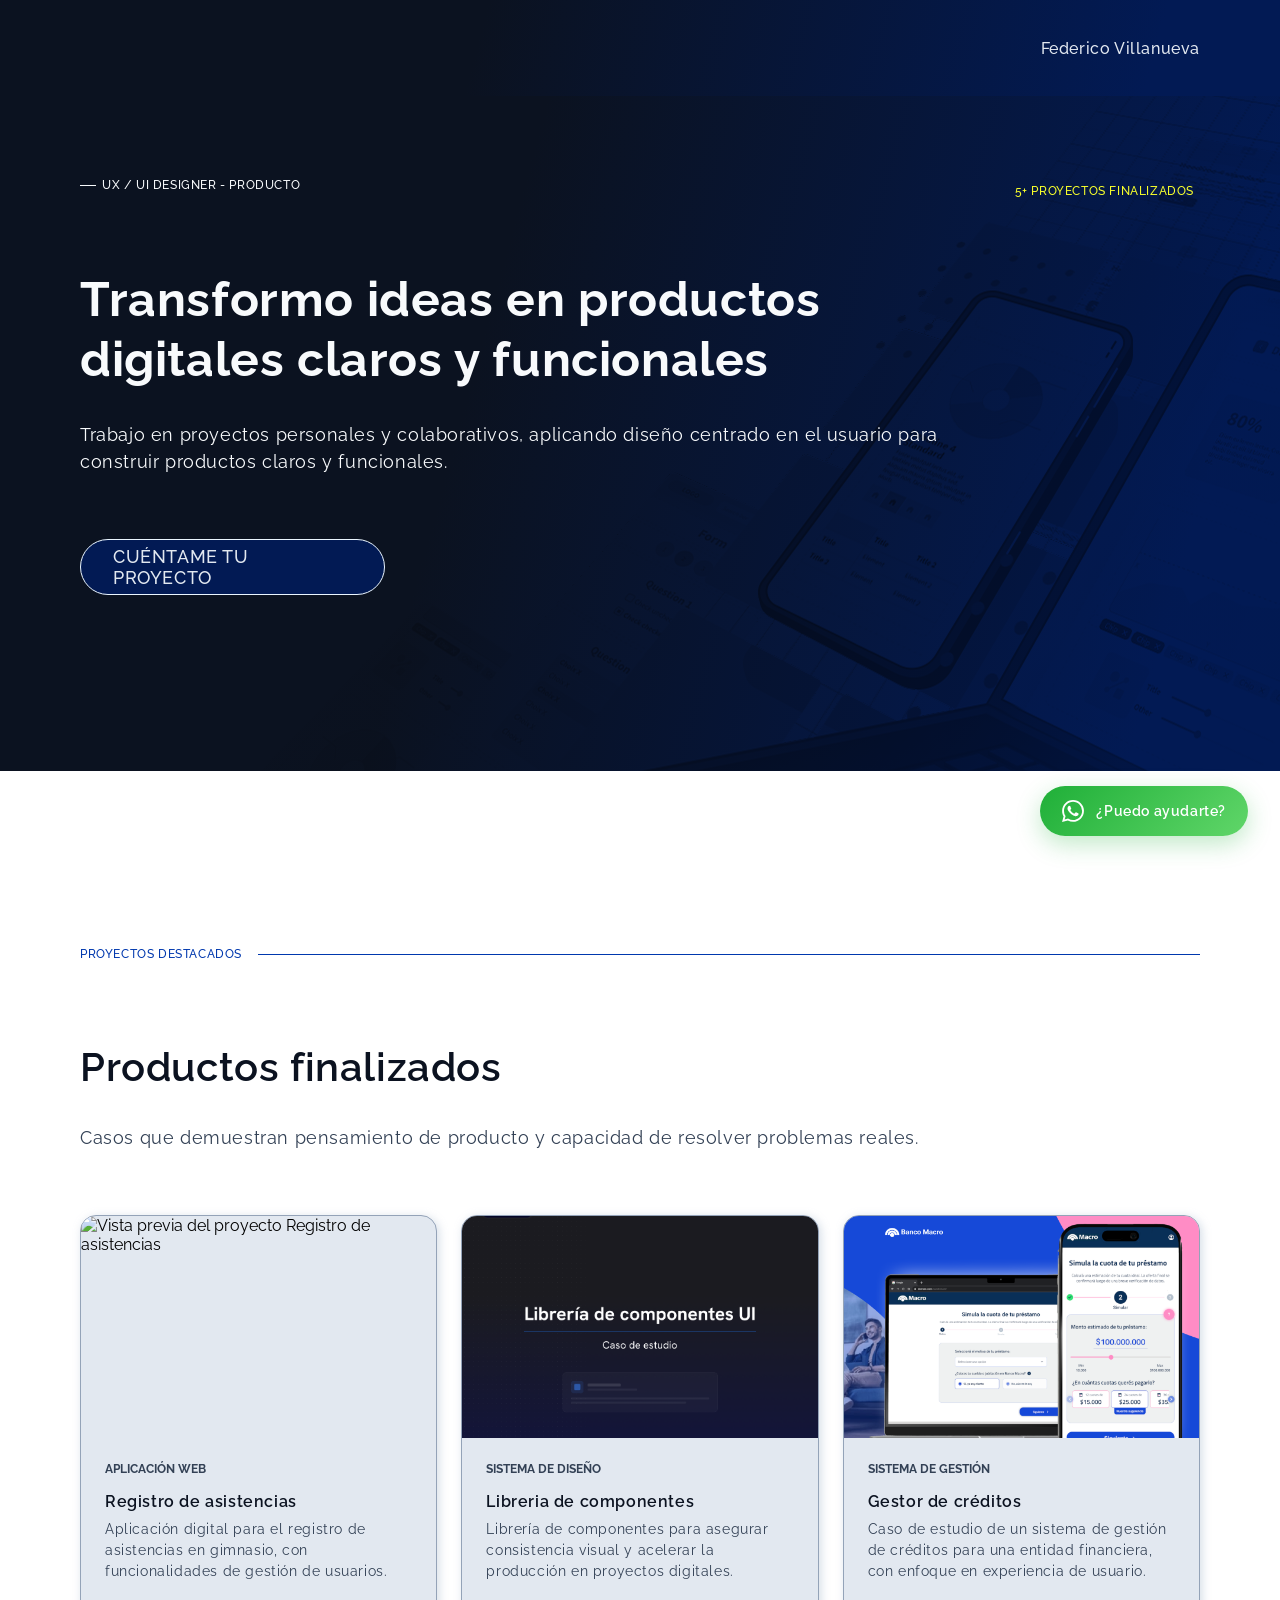
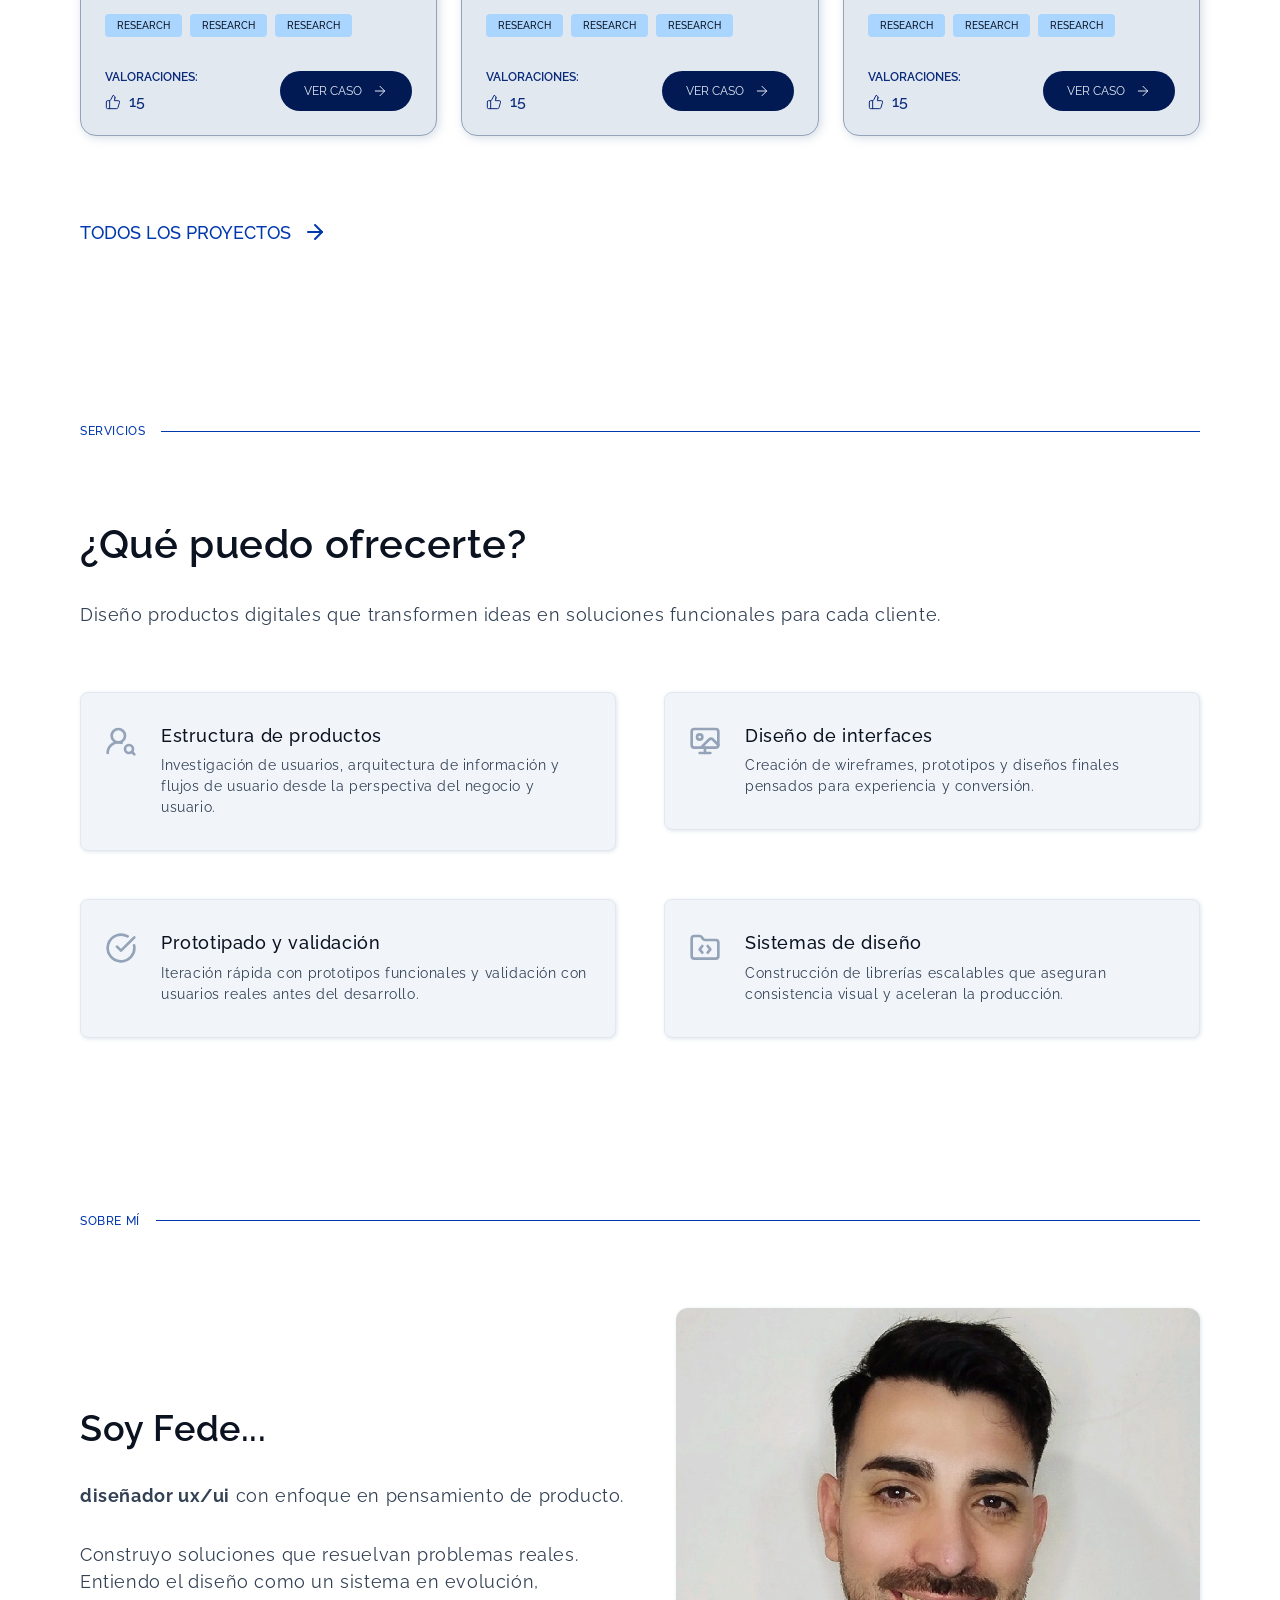
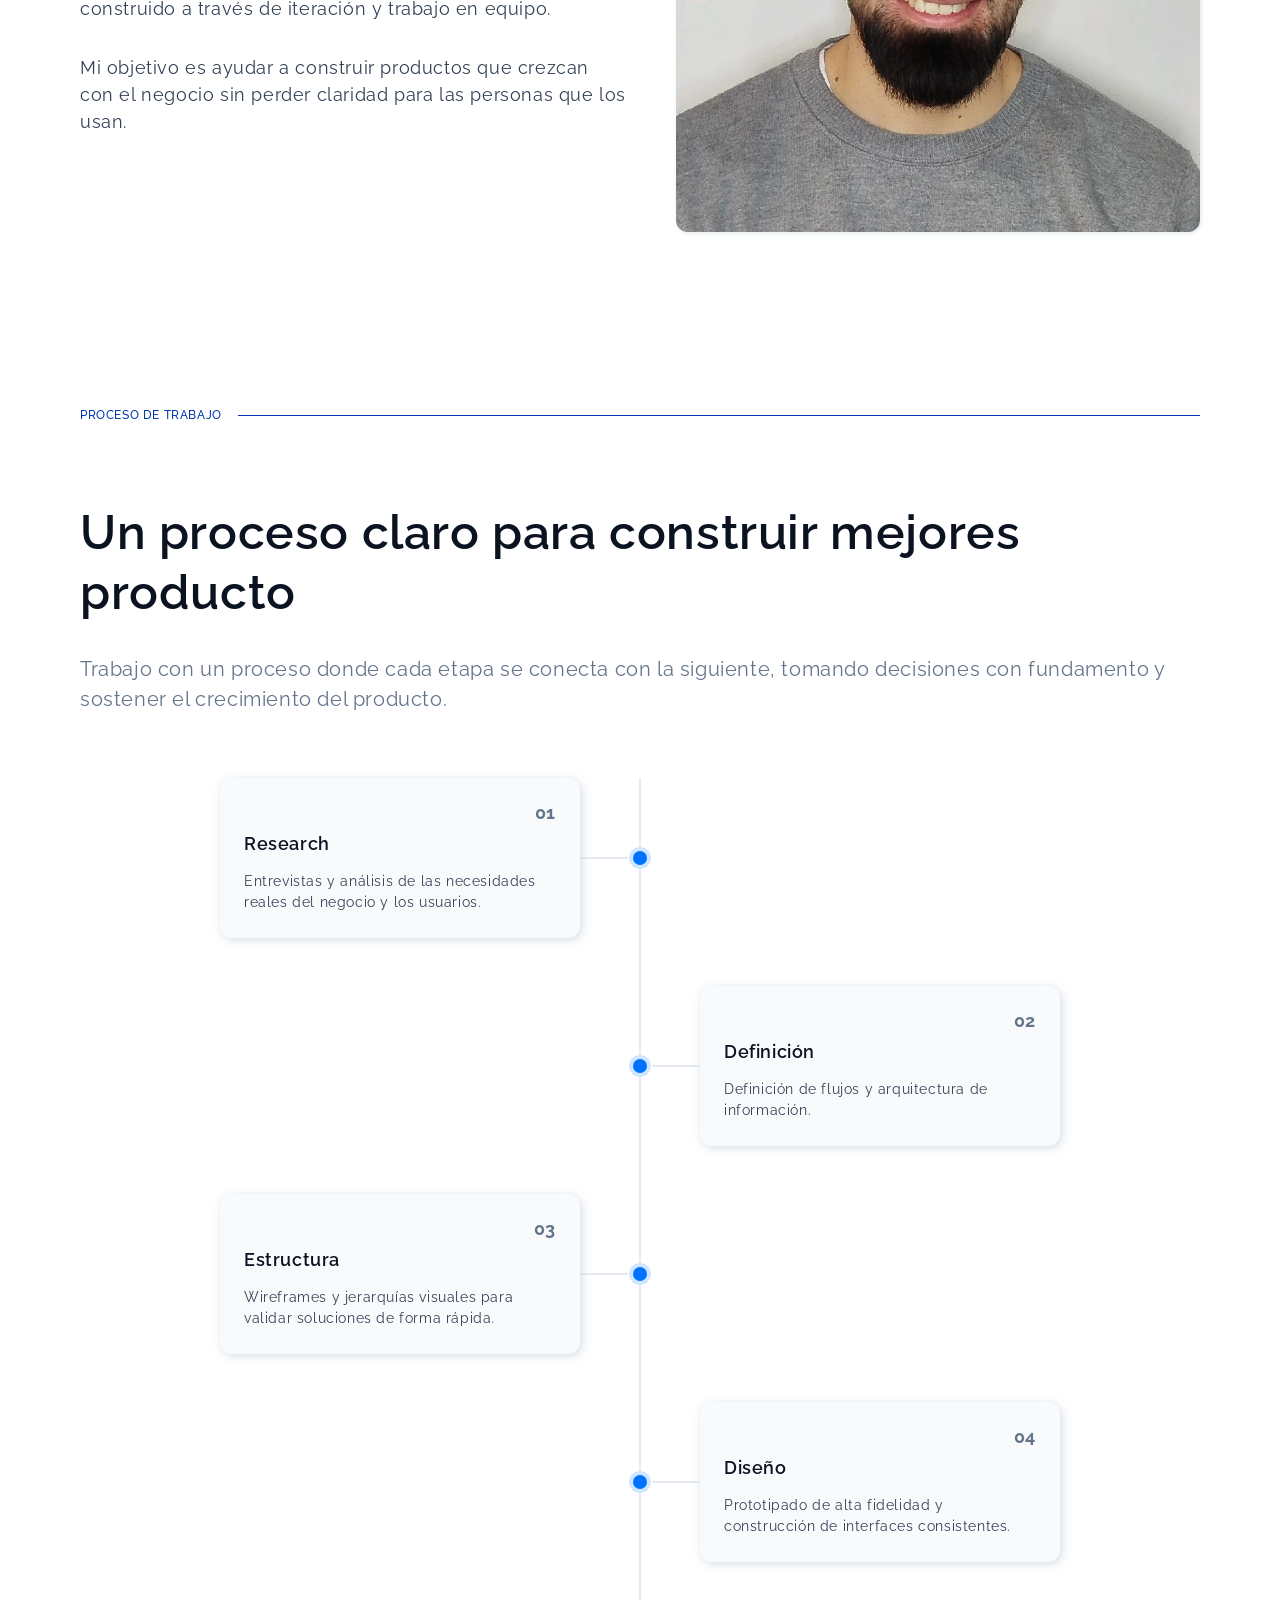
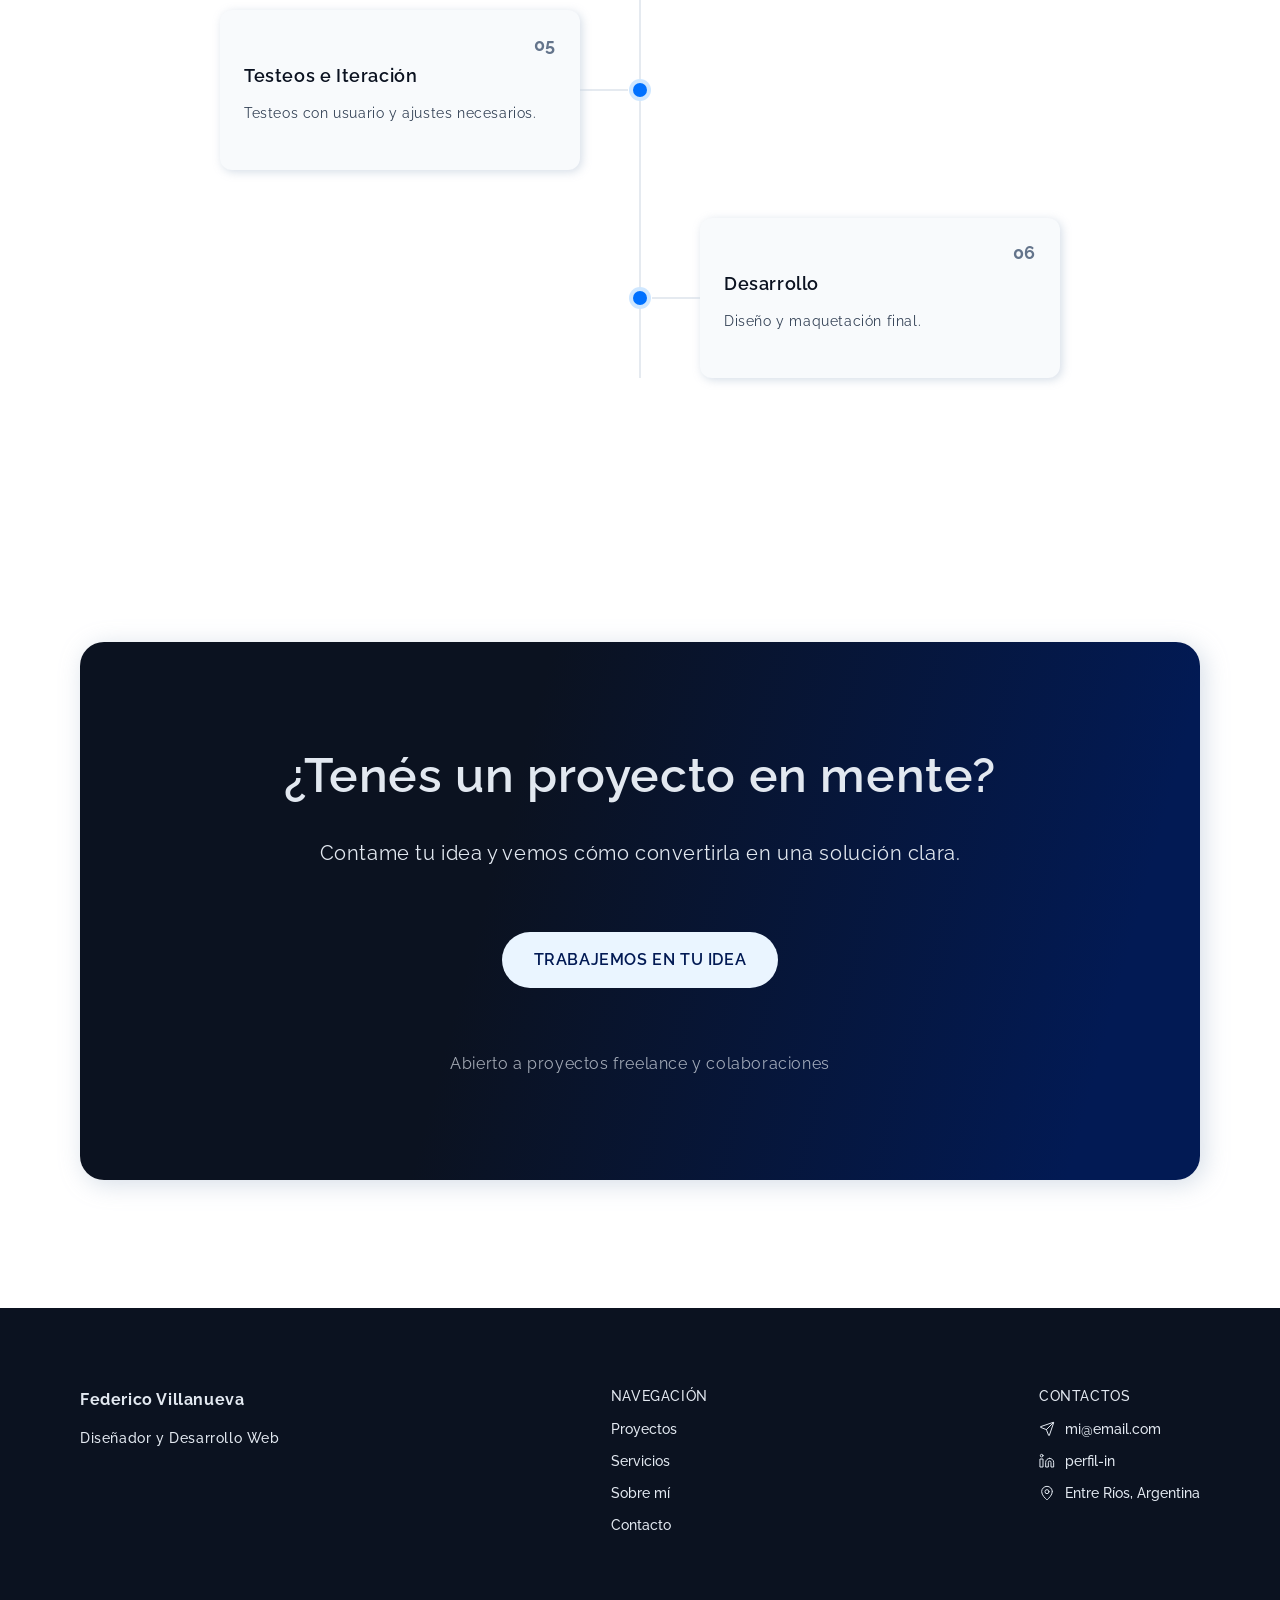
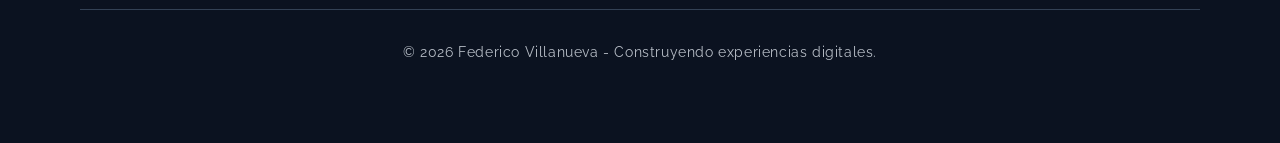
==== commit 416dbedc: "Ajustes en la ruta de las cards." ====
--- a/index.html
+++ b/index.html
@@ -172,7 +172,7 @@
               alt="Vista previa del proyecto Registro de asistencias" />
           </figure>
           <div class="project-card__content">
-            <span class="project-card__tag">SSistema de Gestión</span>
+            <span class="project-card__tag">Sistema de Gestión</span>
             <div class="project__description">
               <h4 class="project-card__name">Gestor de créditos</h4>
               <p class="project-card__text">
@@ -223,7 +223,7 @@
       </div>
 
       <div class="projects__footer">
-        <a href="/under-construction.html" class="projects__all-link">
+        <a href="./under-construction.html" class="projects__all-link">
           TODOS LOS PROYECTOS
           <svg xmlns="http://www.w3.org/2000/svg" width="24" height="24" viewBox="0 0 24 24" fill="none"
             stroke="currentColor" stroke-width="2" stroke-linecap="round" stroke-linejoin="round"
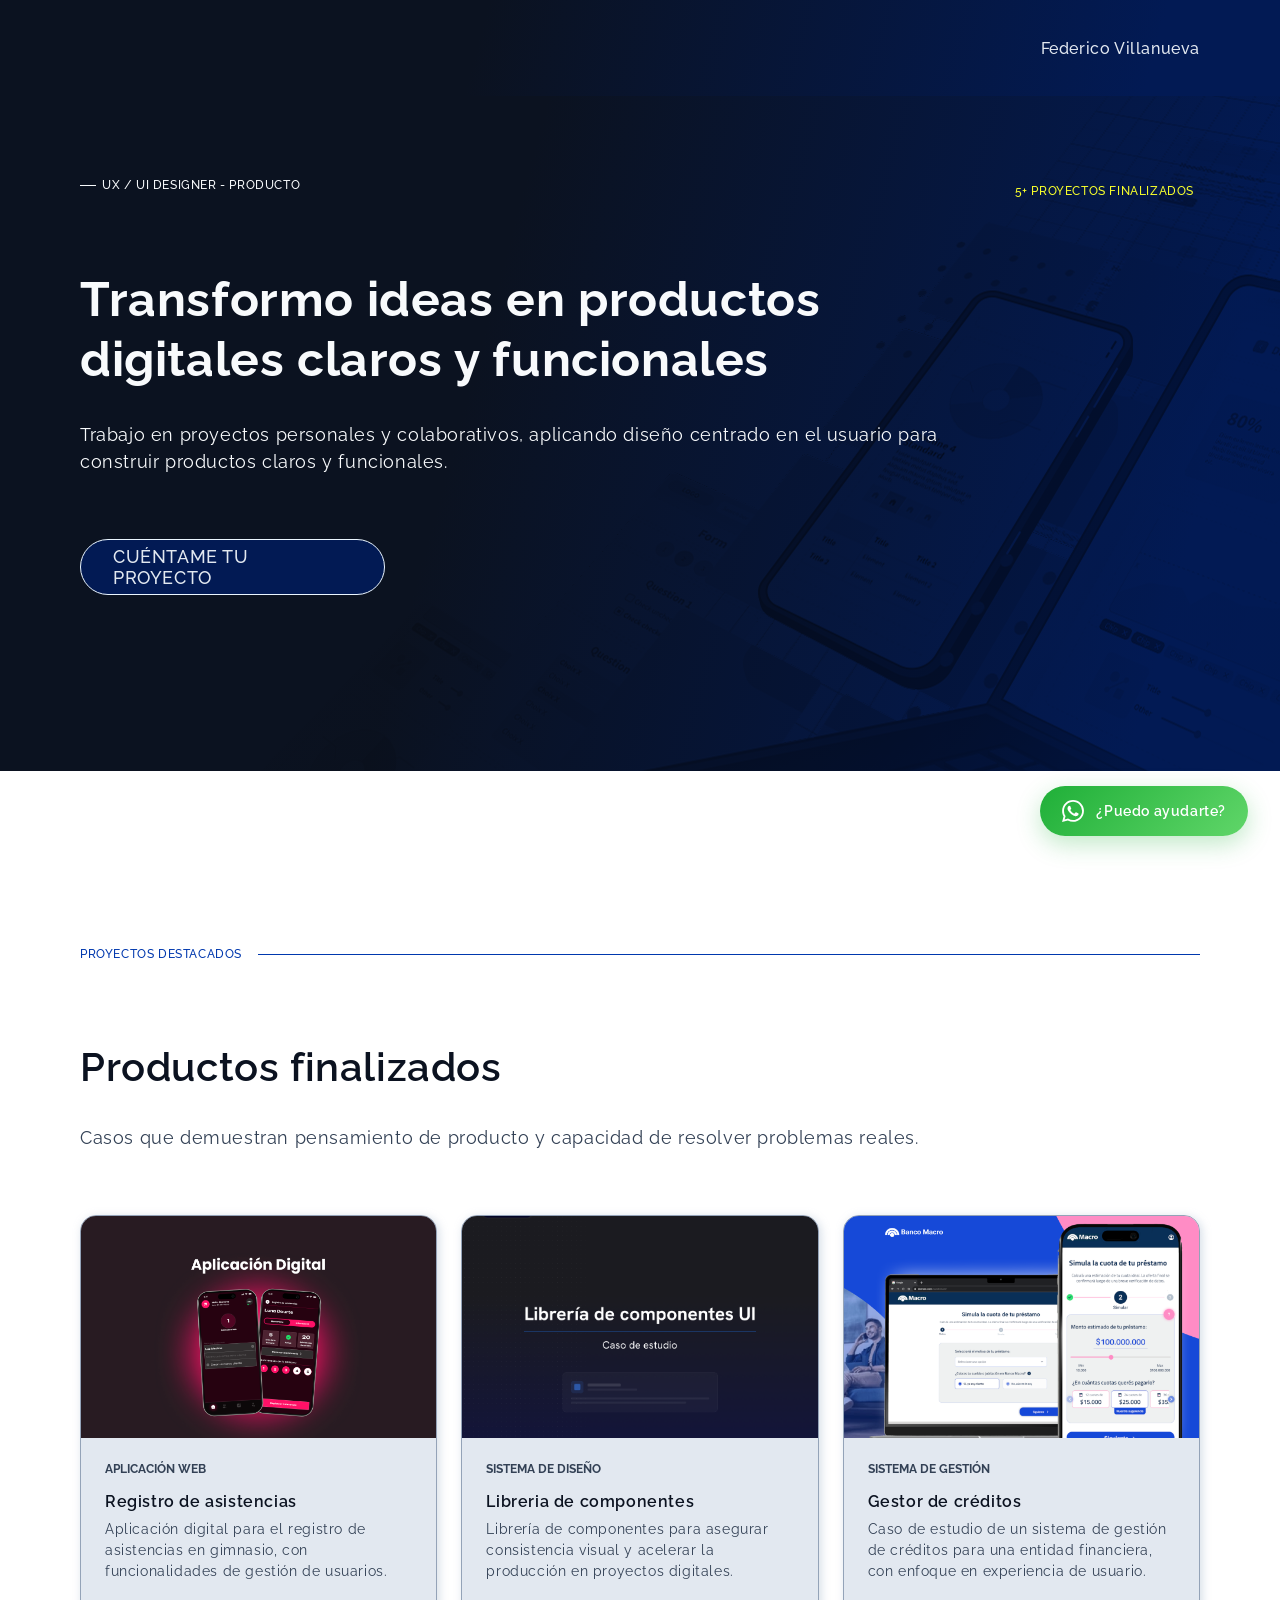
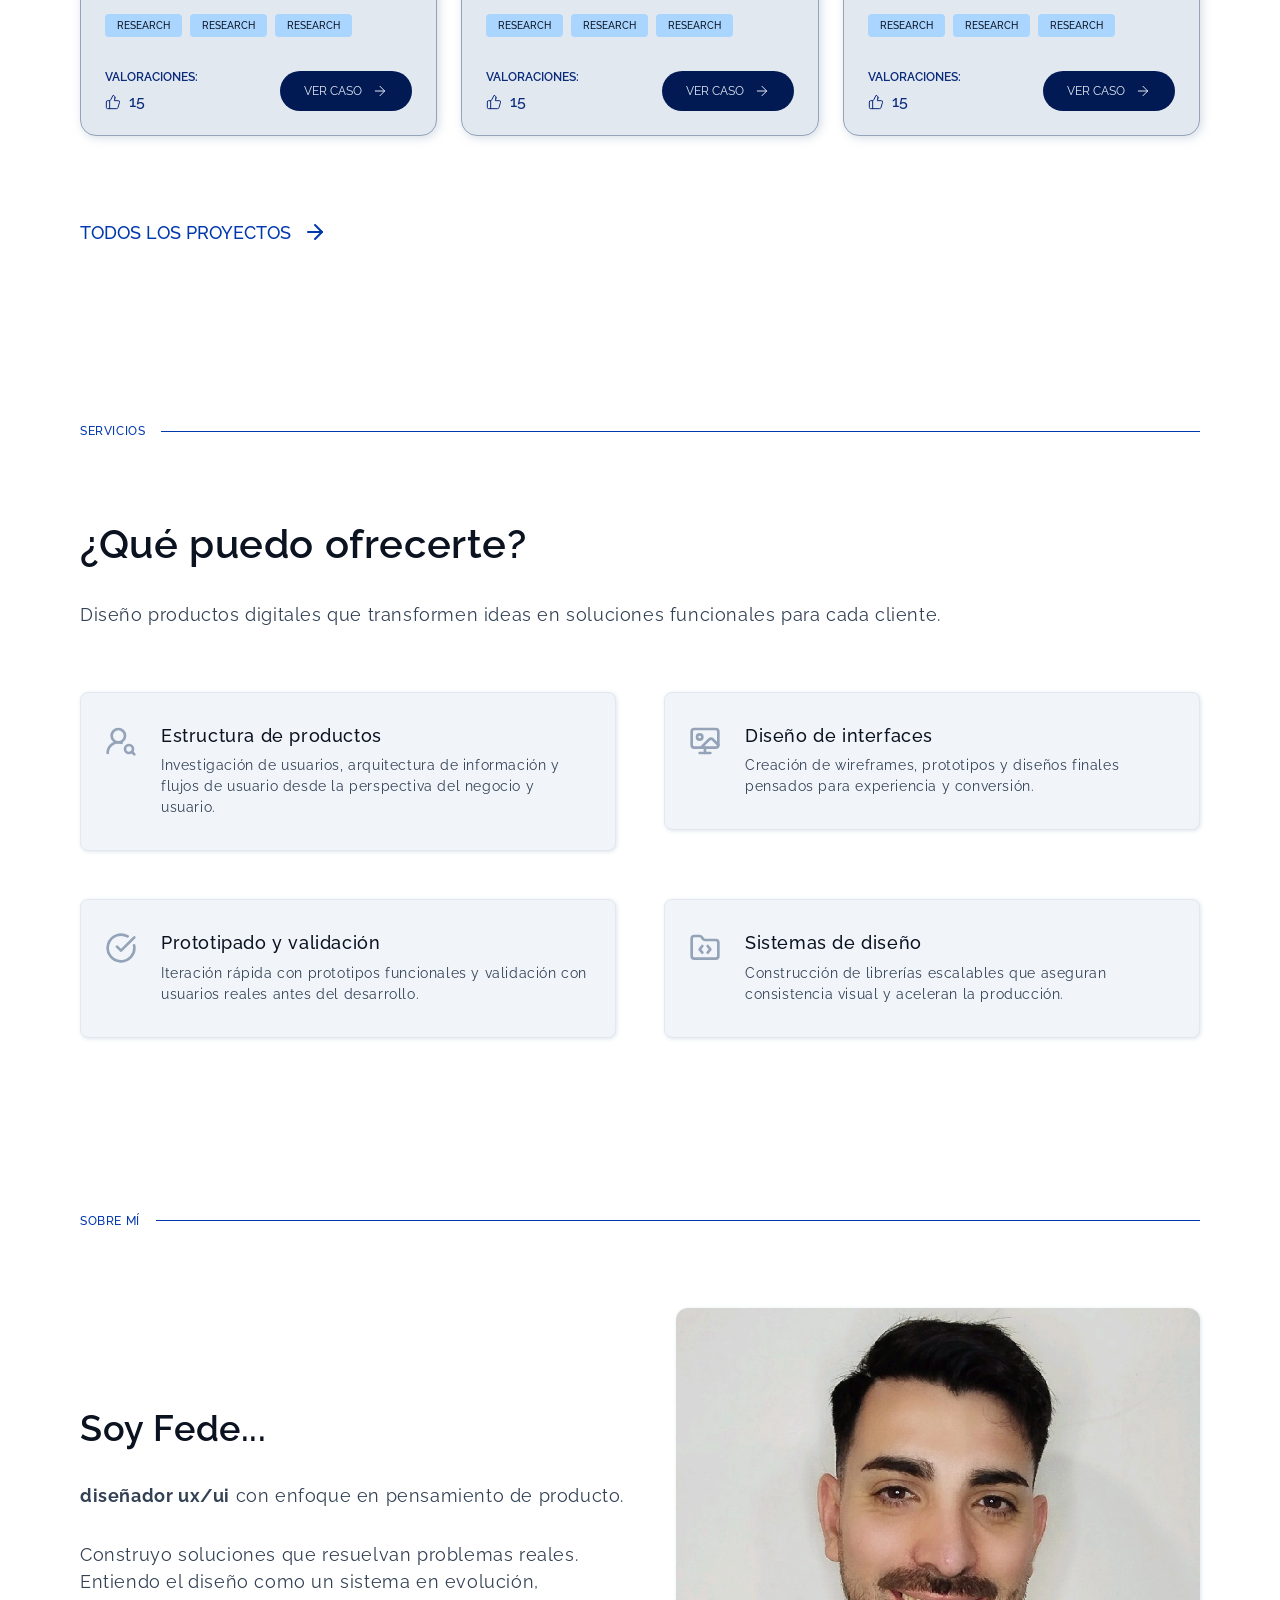
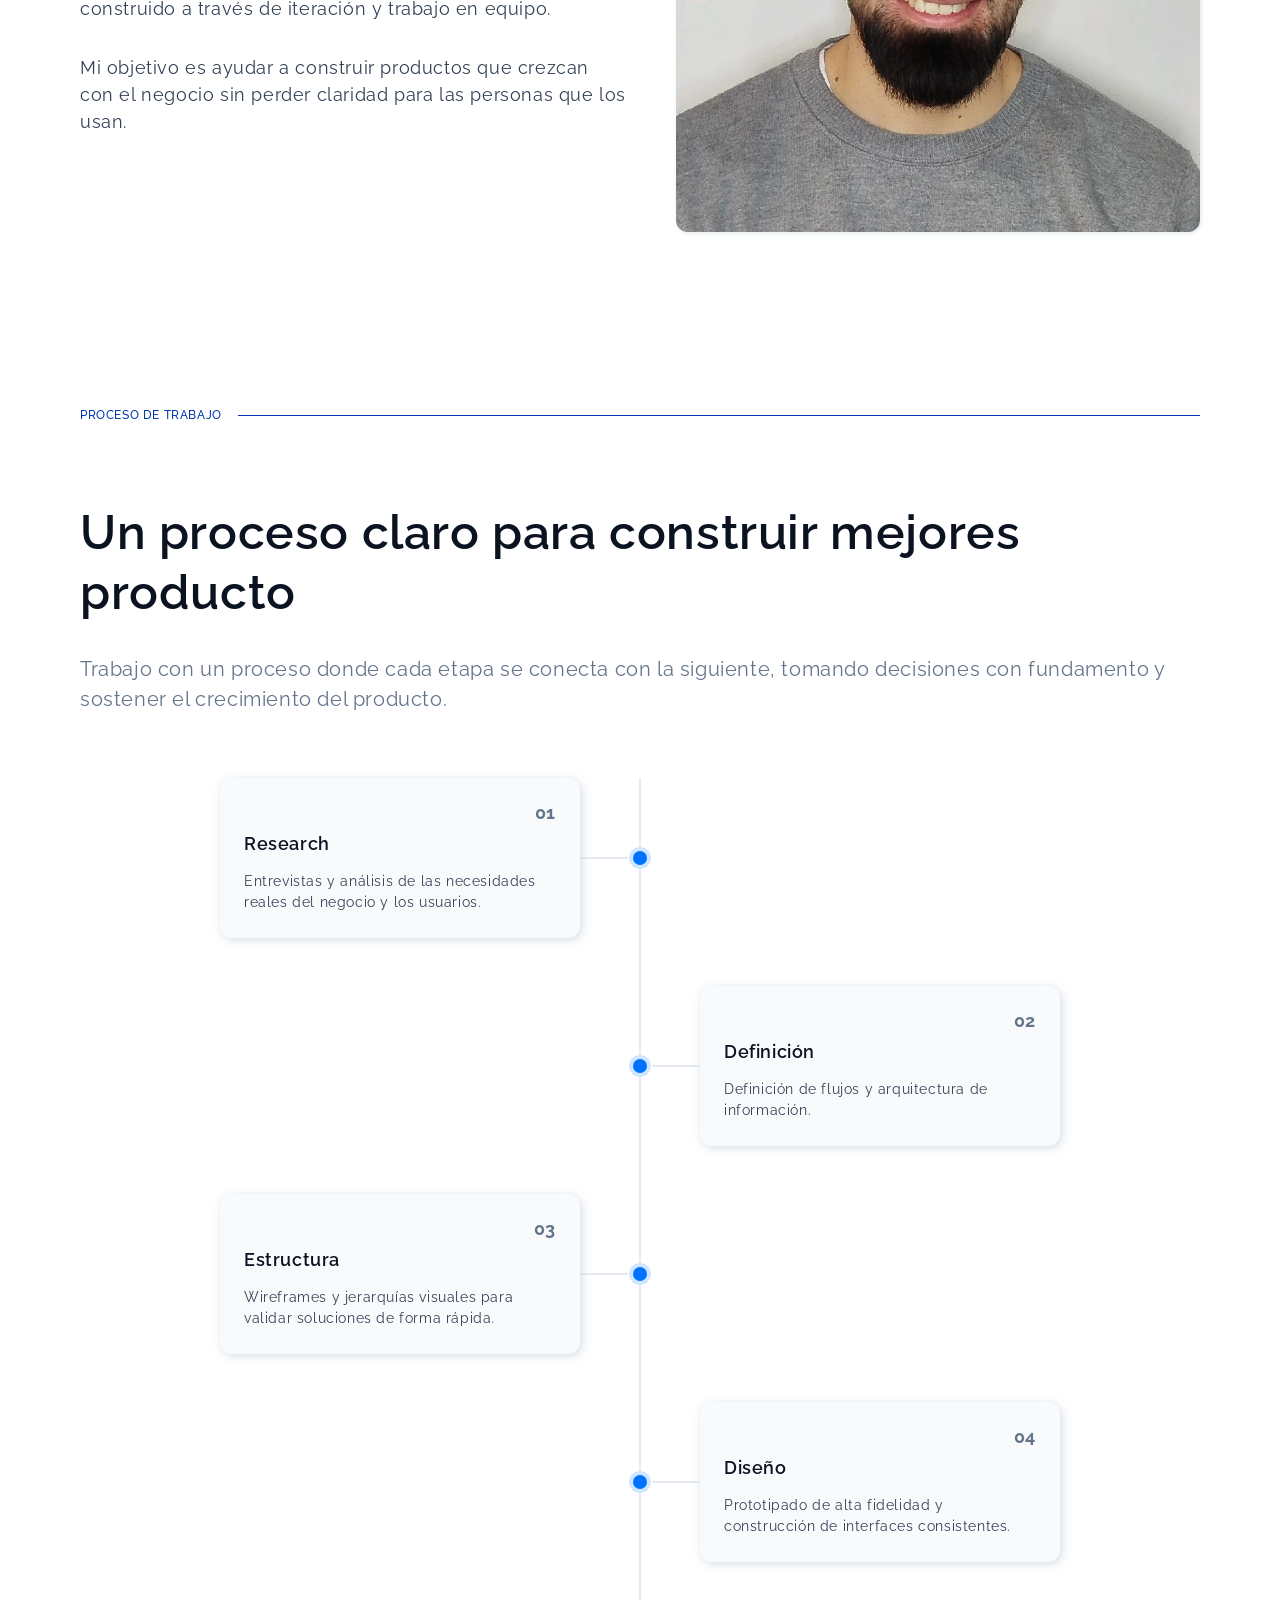
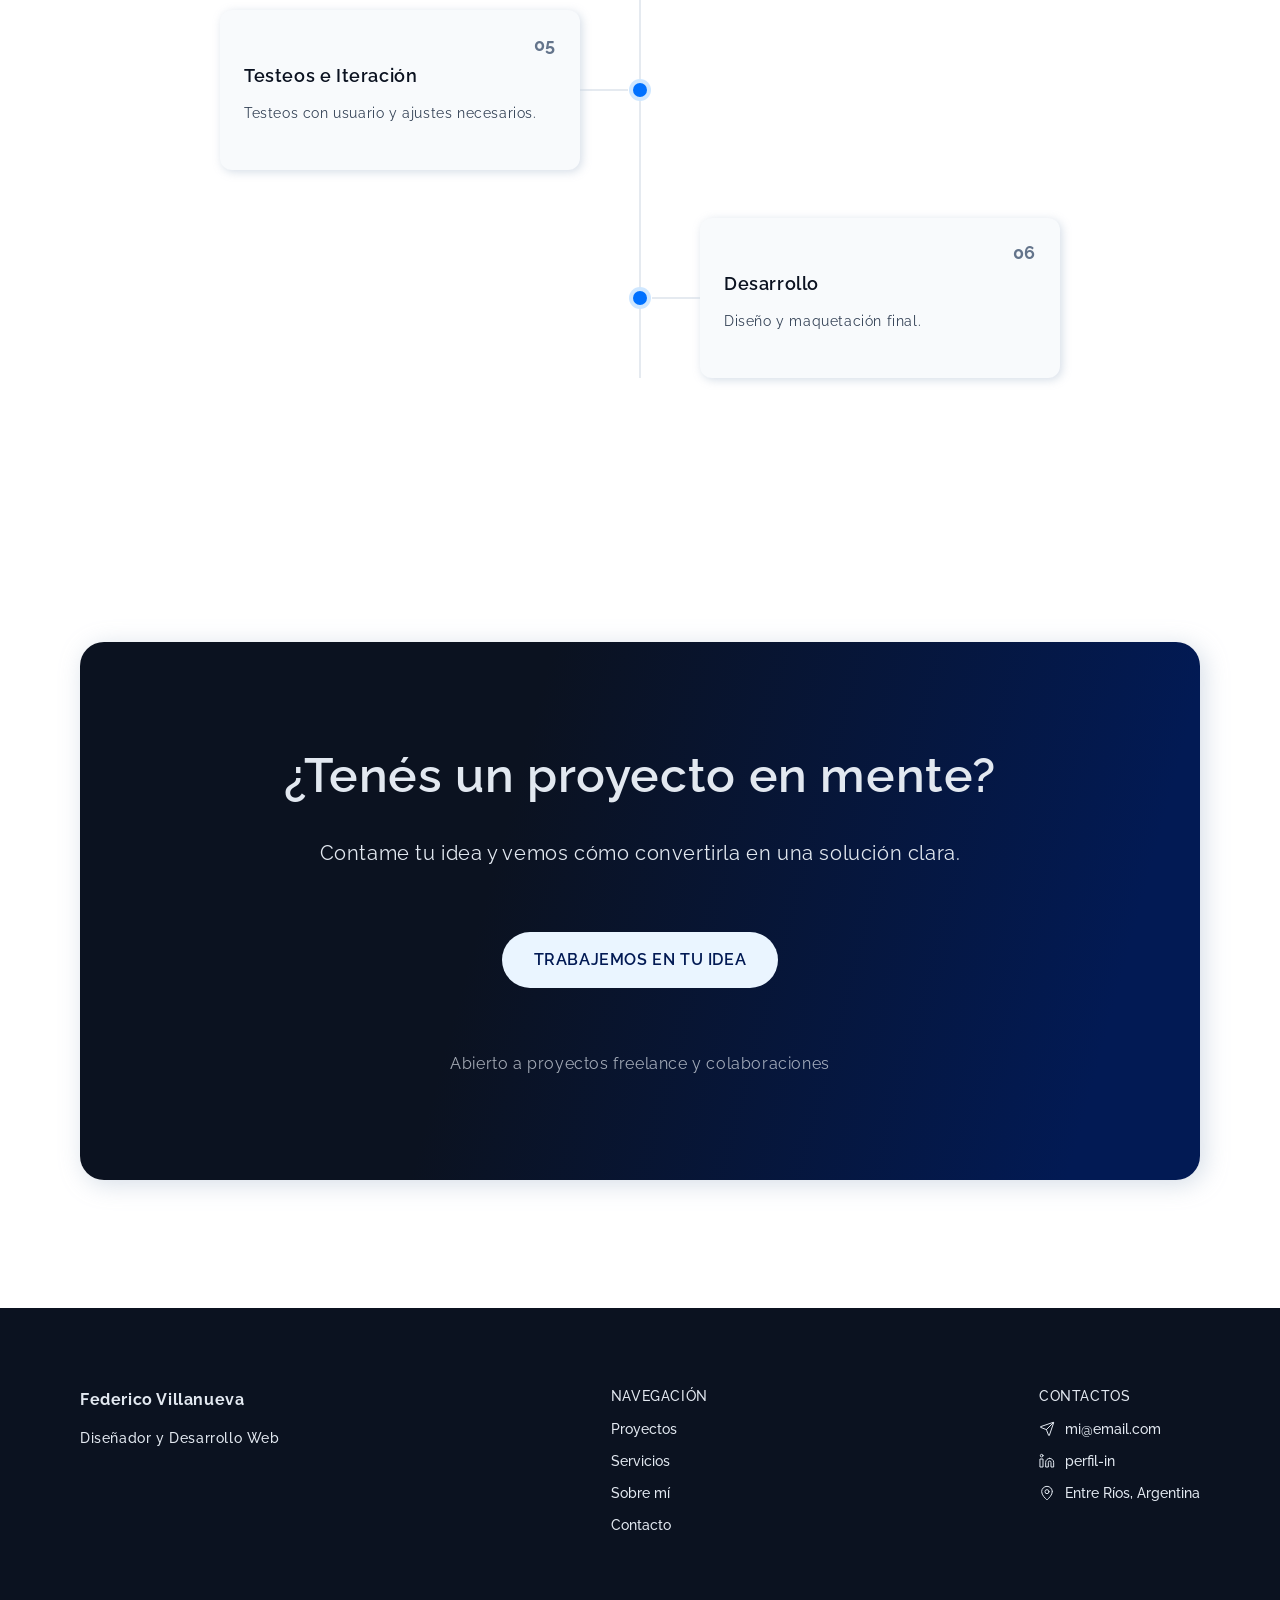
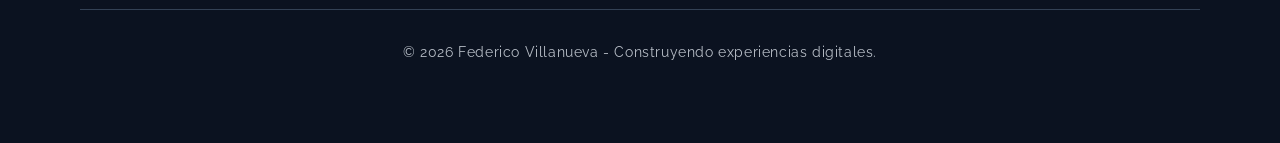
==== commit 65855120: "Fix rutas case-sensitive y enlaces rotos para GitHub Pages - Corrige el src de "Portada Actitud" par" ====
--- a/index.html
+++ b/index.html
@@ -70,7 +70,7 @@
         <article class="project-card" data-index="0">
           <figure class="project-card__image">
             <img
-              src="./assets/image/Portada Actitud.jpg"
+              src="./assets/image/PORTADA Actitud.jpg"
               alt="Vista previa del proyecto Registro de asistencias" />
           </figure>
           <div class="project-card__content">
@@ -223,7 +223,7 @@
       </div>
 
       <div class="projects__footer">
-        <a href="./under-construction.html" class="projects__all-link">
+        <a href="under-construction.html" class="projects__all-link">
           TODOS LOS PROYECTOS
           <svg xmlns="http://www.w3.org/2000/svg" width="24" height="24" viewBox="0 0 24 24" fill="none"
             stroke="currentColor" stroke-width="2" stroke-linecap="round" stroke-linejoin="round"
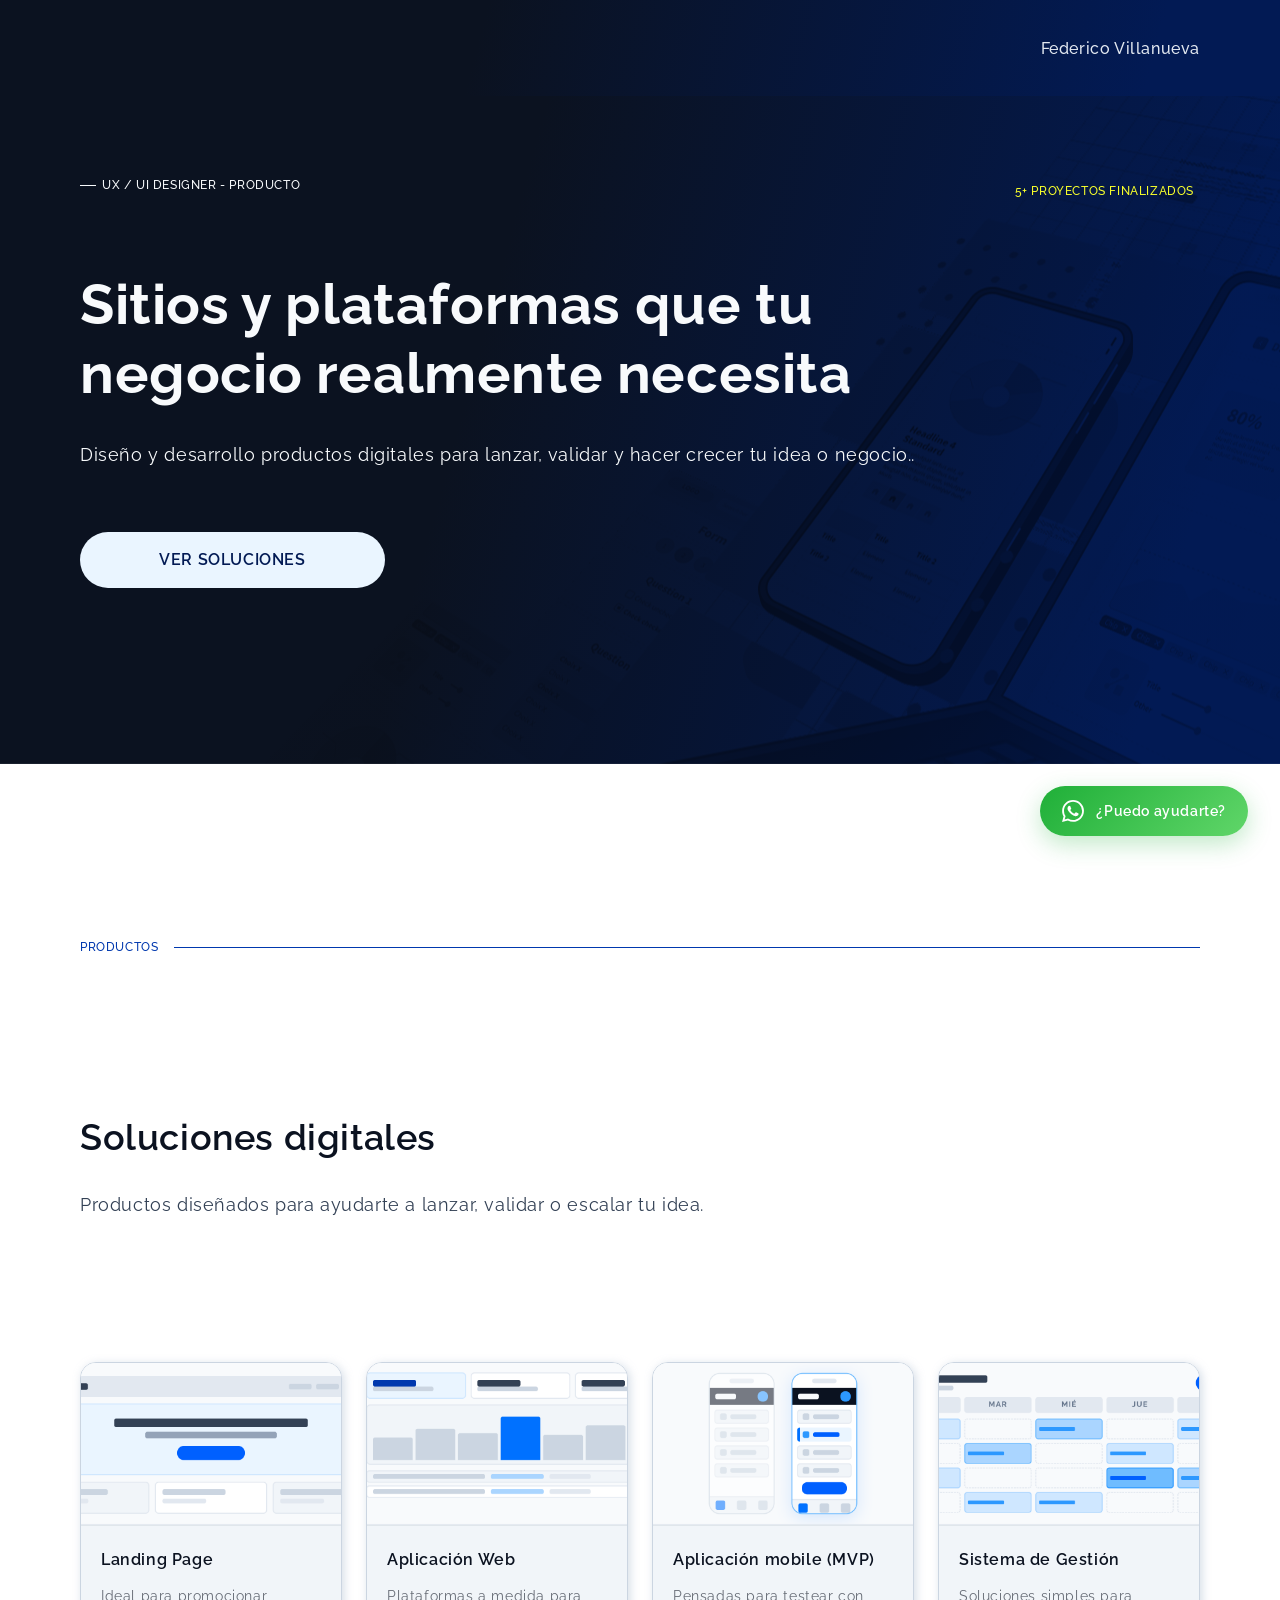
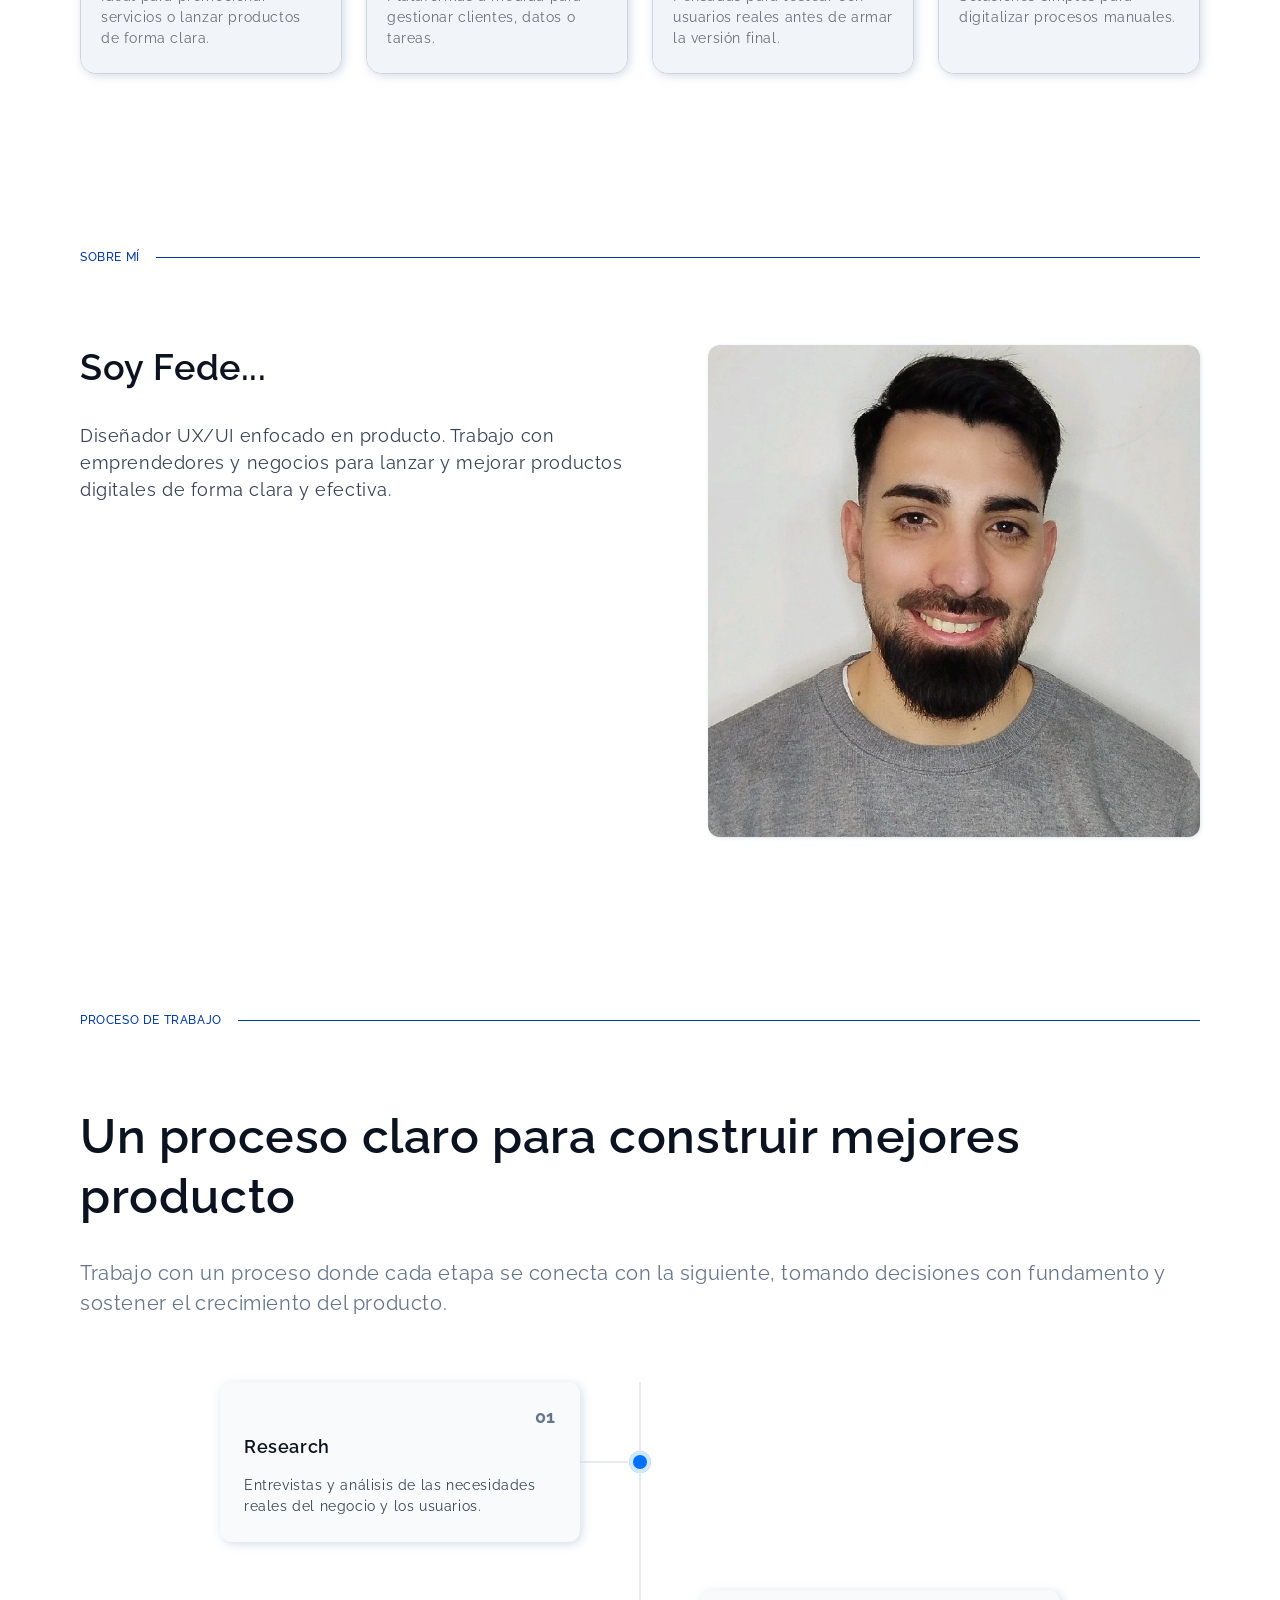
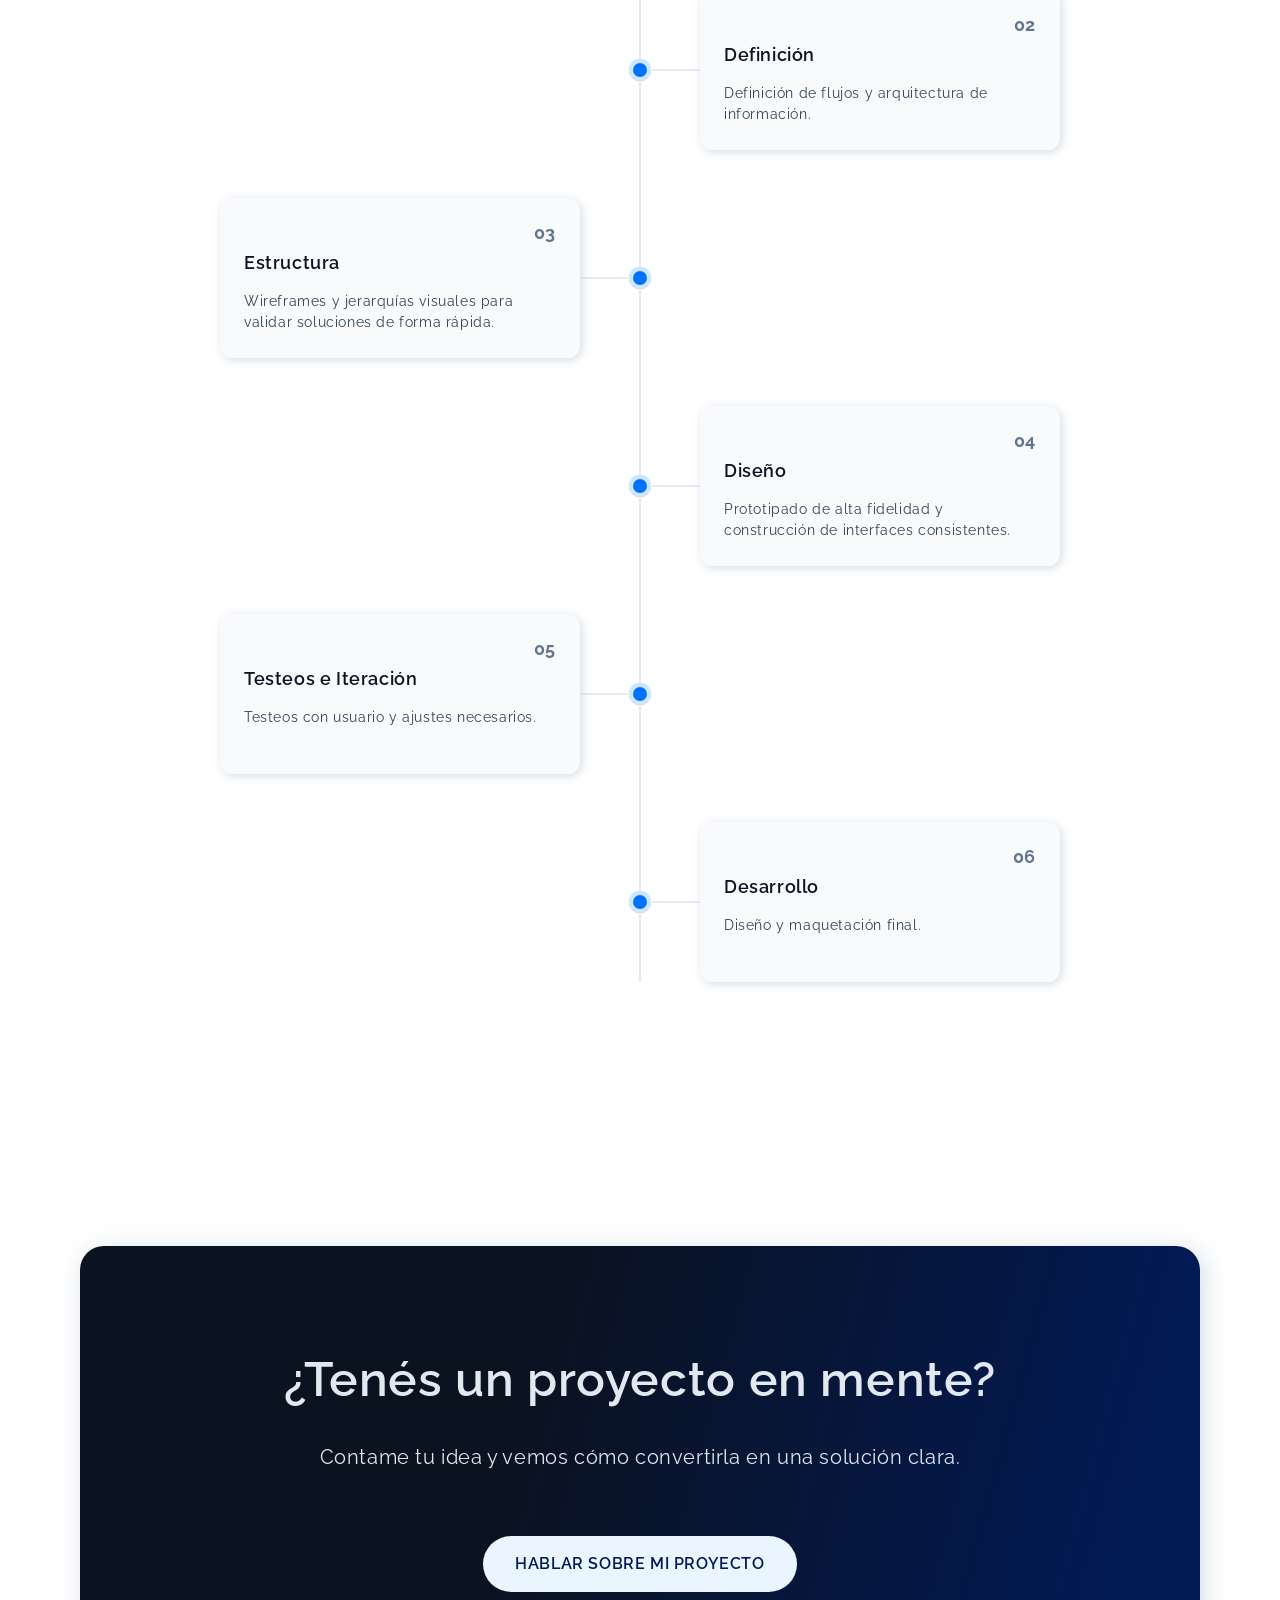
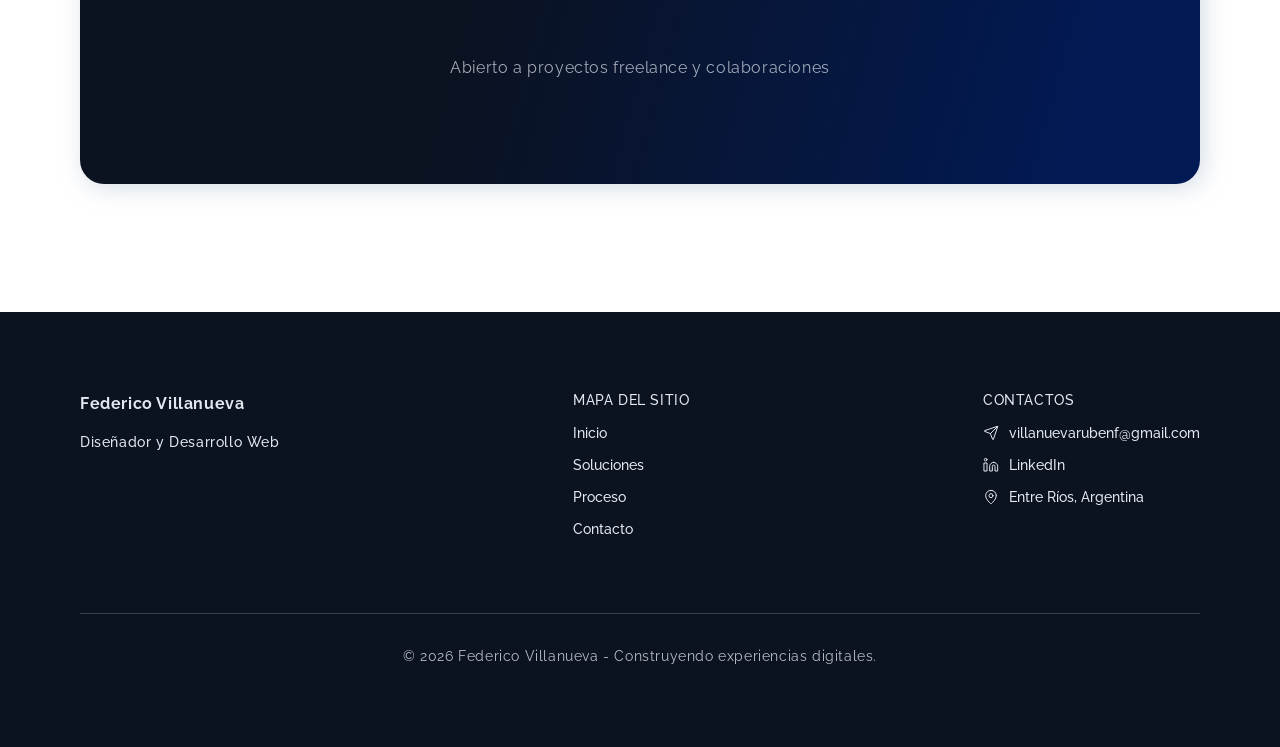
==== commit fabaa102: "Se configuro el proyecto a una primera version en formato landing page." ====
--- a/index.html
+++ b/index.html
@@ -4,13 +4,9 @@
 <head>
   <meta charset="UTF-8" />
   <meta name="viewport" content="width=device-width, initial-scale=1.0" />
-  <title>Federico Villanueva | UX/UI Designer</title>
-  <link rel="stylesheet" href="css/base.css" />
-  <link rel="stylesheet" href="css/componentes.css" />
-  <link rel="stylesheet" href="css/home.css" />
-  <link rel="stylesheet" href="css/pages-projects.css" />
-  <link rel="stylesheet" href="css/pages-project-detail.css" />
-  <link rel="stylesheet" href="css/animations.css" />
+  <link rel="shortcut icon" href="./assets/icons/Favicon.svg" type="image/x-icon">
+  <title>Federico Villanueva | UX/UI Designer — Soluciones digitales</title>
+  <link rel="stylesheet" href="css/styles.css" />
 
   <link rel="preconnect" href="https://fonts.googleapis.com" />
   <link rel="preconnect" href="https://fonts.gstatic.com" crossorigin />
@@ -29,7 +25,7 @@
   </header>
 
   <main>
-    <section class="hero" aria-label="Introducción">
+    <section class="hero" id="hero" aria-label="Introducción">
       <header class="hero__header">
         <p class="hero__label">UX / UI DESIGNER - PRODUCTO</p>
         <span class="hero__projects">5+ PROYECTOS FINALIZADOS</span>
@@ -37,180 +33,88 @@
 
       <div class="titles-paragraphs__content">
         <h1 class="hero__title">
-          Transformo ideas en productos digitales claros y funcionales
+          Sitios y plataformas que tu negocio realmente necesita
         </h1>
         <p class="hero__subtitle">
-          Trabajo en proyectos personales y colaborativos, aplicando diseño
-          centrado en el usuario para construir productos claros y
-          funcionales.
+          Diseño y desarrollo productos digitales para lanzar, validar y hacer crecer tu idea o negocio..
         </p>
       </div>
 
       <div class="hero__actions">
-        <a href="#" class="btn btn--primary">CUÉNTAME TU PROYECTO</a>
-    </section>
-
-    <section class="projects" id="proyectos" aria-labelledby="projects-label">
+        <a href="#soluciones" class="btn btn--primary">VER SOLUCIONES</a>
+    </section>
+
+    <section class="solutions" id="soluciones" aria-labelledby="solutions-label">
       <div class="section-divider">
-        <h2 id="projects-label" class="section-divider__text">
-          PROYECTOS DESTACADOS
-        </h2>
+        <h2 id="solutions-label" class="section-divider__text">PRODUCTOS</h2>
         <div class="section-divider__line"></div>
       </div>
 
       <div class="titles-paragraphs__content">
-        <h3 class="section-title">Productos finalizados</h3>
+        <h3 class="section-title">Soluciones digitales</h3>
         <p class="section-description">
-          Casos que demuestran pensamiento de producto y capacidad de resolver
-          problemas reales.
-        </p>
-      </div>
-
-      <div class="projects__grid">
-        <article class="project-card" data-index="0">
-          <figure class="project-card__image">
-            <img
-              src="./assets/image/PORTADA Actitud.jpg"
-              alt="Vista previa del proyecto Registro de asistencias" />
-          </figure>
-          <div class="project-card__content">
-            <span class="project-card__tag">APLICACIÓN WEB</span>
-            <div class="project__description">
-              <h4 class="project-card__name">Registro de asistencias</h4>
-              <p class="project-card__text">
-                Aplicación digital para el registro de asistencias en gimnasio, con funcionalidades de gestión de usuarios.
-              </p>
-            </div>
-
-            <ul class="project-card__labels" aria-label="Tecnologías o metodologías utilizadas">
-              <li class="label">RESEARCH</li>
-              <li class="label">RESEARCH</li>
-              <li class="label">RESEARCH</li>
-            </ul>
-
-            <div class="divider divider--light"></div>
-
-            <div class="project-card__meta">
-              <div class="likes">
-                <span class="sr-only">Valoraciones:</span>
-                <span class="project-card__rating">
-                  <svg xmlns="http://www.w3.org/2000/svg" width="16" height="16" viewBox="0 0 24 24" fill="none"
-                    stroke="currentColor" stroke-width="1.5" stroke-linecap="round" stroke-linejoin="round"
-                    class="lucide lucide-thumbs-up-icon lucide-thumbs-up">
-                    <path
-                      d="M15 5.88 14 10h5.83a2 2 0 0 1 1.92 2.56l-2.33 8A2 2 0 0 1 17.5 22H4a2 2 0 0 1-2-2v-8a2 2 0 0 1 2-2h2.76a2 2 0 0 0 1.79-1.11L12 2a3.13 3.13 0 0 1 3 3.88Z" />
-                    <path d="M7 10v12" />
-                  </svg>
-                  15
-                </span>
-              </div>
-              <a href="pages-project-detail.html" class="link-caso">
-                Ver caso
-                <svg xmlns="http://www.w3.org/2000/svg" width="16" height="16" viewBox="0 0 24 24" fill="none"
-                  stroke="currentColor" stroke-width="1.5" stroke-linecap="round" stroke-linejoin="round"
-                  class="lucide lucide-arrow-right-icon lucide-arrow-right">
-                  <path d="M5 12h14" />
-                  <path d="m12 5 7 7-7 7" />
-                </svg>
-              </a>
+          Productos diseñados para ayudarte a lanzar, validar o escalar tu idea.
+        </p>
+      </div>
+
+      <div class="solutions__grid">
+        <!-- Card 1: Landing pages -->
+        <article class="solution-card project-card" data-index="0">
+          <div class="solution-card__mockup">
+            <img src="assets/image/Mockup 4.png" alt="Vista previa de landing page" class="solution-card__image" />
+          </div>
+          <div class="solution-card__body">
+            <div class="solution-card__text">
+              <h4 class="solution-card__title">Landing Page</h4>
+              <p class="solution-card__summary">
+                Ideal para promocionar servicios o lanzar productos de forma clara.
+              </p>
             </div>
           </div>
         </article>
-        <article class="project-card" data-index="1">
-          <figure class="project-card__image">
-            <img
-              src="./assets/image/Portada Lenk.png"
-              alt="Vista previa del proyecto Registro de asistencias" />
-          </figure>
-          <div class="project-card__content">
-            <span class="project-card__tag">Sistema de Diseño</span>
-            <div class="project__description">
-              <h4 class="project-card__name">Libreria de componentes</h4>
-              <p class="project-card__text">
-                Librería de componentes para asegurar consistencia visual y acelerar la producción en proyectos digitales.
-              </p>
-            </div>
-
-            <ul class="project-card__labels" aria-label="Tecnologías o metodologías utilizadas">
-              <li class="label">RESEARCH</li>
-              <li class="label">RESEARCH</li>
-              <li class="label">RESEARCH</li>
-            </ul>
-
-            <div class="divider divider--light"></div>
-
-            <div class="project-card__meta">
-              <div class="likes">
-                <span class="sr-only">Valoraciones:</span>
-                <span class="project-card__rating">
-                  <svg xmlns="http://www.w3.org/2000/svg" width="16" height="16" viewBox="0 0 24 24" fill="none"
-                    stroke="currentColor" stroke-width="1.5" stroke-linecap="round" stroke-linejoin="round"
-                    class="lucide lucide-thumbs-up-icon lucide-thumbs-up">
-                    <path
-                      d="M15 5.88 14 10h5.83a2 2 0 0 1 1.92 2.56l-2.33 8A2 2 0 0 1 17.5 22H4a2 2 0 0 1-2-2v-8a2 2 0 0 1 2-2h2.76a2 2 0 0 0 1.79-1.11L12 2a3.13 3.13 0 0 1 3 3.88Z" />
-                    <path d="M7 10v12" />
-                  </svg>
-                  15
-                </span>
-              </div>
-              <a href="pages-project-detail.html" class="link-caso">
-                Ver caso
-                <svg xmlns="http://www.w3.org/2000/svg" width="16" height="16" viewBox="0 0 24 24" fill="none"
-                  stroke="currentColor" stroke-width="1.5" stroke-linecap="round" stroke-linejoin="round"
-                  class="lucide lucide-arrow-right-icon lucide-arrow-right">
-                  <path d="M5 12h14" />
-                  <path d="m12 5 7 7-7 7" />
-                </svg>
-              </a>
+
+        <!-- Card 2: Aplicaciones web -->
+        <article class="solution-card project-card" data-index="1">
+          <div class="solution-card__mockup">
+            <img src="assets/image/Mockup 3.png" alt="Vista previa de aplicación web" class="solution-card__image" />
+          </div>
+          <div class="solution-card__body">
+            <div class="solution-card__text">
+              <h4 class="solution-card__title">Aplicación Web</h4>
+              <p class="solution-card__summary">
+                Plataformas a medida para gestionar clientes, datos o tareas.
+              </p>
             </div>
           </div>
         </article>
-        <article class="project-card" data-index="2">
-          <figure class="project-card__image">
-            <img
-              src="./assets/image/Portada Macro.png"
-              alt="Vista previa del proyecto Registro de asistencias" />
-          </figure>
-          <div class="project-card__content">
-            <span class="project-card__tag">Sistema de Gestión</span>
-            <div class="project__description">
-              <h4 class="project-card__name">Gestor de créditos</h4>
-              <p class="project-card__text">
-                Caso de estudio de un sistema de gestión de créditos para una entidad financiera, con enfoque en experiencia de usuario.
-              </p>
-            </div>
-
-            <ul class="project-card__labels" aria-label="Tecnologías o metodologías utilizadas">
-              <li class="label">RESEARCH</li>
-              <li class="label">RESEARCH</li>
-              <li class="label">RESEARCH</li>
-            </ul>
-
-            <div class="divider divider--light"></div>
-
-            <div class="project-card__meta">
-              <div class="likes">
-                <span class="sr-only">Valoraciones:</span>
-                <span class="project-card__rating">
-                  <svg xmlns="http://www.w3.org/2000/svg" width="16" height="16" viewBox="0 0 24 24" fill="none"
-                    stroke="currentColor" stroke-width="1.5" stroke-linecap="round" stroke-linejoin="round"
-                    class="lucide lucide-thumbs-up-icon lucide-thumbs-up">
-                    <path
-                      d="M15 5.88 14 10h5.83a2 2 0 0 1 1.92 2.56l-2.33 8A2 2 0 0 1 17.5 22H4a2 2 0 0 1-2-2v-8a2 2 0 0 1 2-2h2.76a2 2 0 0 0 1.79-1.11L12 2a3.13 3.13 0 0 1 3 3.88Z" />
-                    <path d="M7 10v12" />
-                  </svg>
-                  15
-                </span>
-              </div>
-              <a href="pages-project-detail.html" class="link-caso">
-                Ver caso
-                <svg xmlns="http://www.w3.org/2000/svg" width="16" height="16" viewBox="0 0 24 24" fill="none"
-                  stroke="currentColor" stroke-width="1.5" stroke-linecap="round" stroke-linejoin="round"
-                  class="lucide lucide-arrow-right-icon lucide-arrow-right">
-                  <path d="M5 12h14" />
-                  <path d="m12 5 7 7-7 7" />
-                </svg>
-              </a>
+
+        <!-- Card 3: Apps mobile (MVP) -->
+        <article class="solution-card project-card" data-index="2">
+          <div class="solution-card__mockup">
+            <img src="assets/image/Mockup 2.png" alt="Vista previa de app mobile" class="solution-card__image" />
+          </div>
+          <div class="solution-card__body">
+            <div class="solution-card__text">
+              <h4 class="solution-card__title">Aplicación mobile (MVP)</h4>
+              <p class="solution-card__summary">
+                Pensadas para testear con usuarios reales antes de armar la versión final.
+              </p>
+            </div>
+          </div>
+        </article>
+
+        <!-- Card 4: Sistemas de gestión -->
+        <article class="solution-card project-card" data-index="3">
+          <div class="solution-card__mockup">
+            <img src="assets/image/Mockup 1.png" alt="Vista previa de sistema de gestión"
+              class="solution-card__image" />
+          </div>
+          <div class="solution-card__body">
+            <div class="solution-card__text">
+              <h4 class="solution-card__title">Sistema de Gestión</h4>
+              <p class="solution-card__summary">
+                Soluciones simples para digitalizar procesos manuales.
+              </p>
             </div>
           </div>
         </article>
@@ -220,92 +124,9 @@
         <article class="dot active" data-index="0"></article>
         <article class="dot" data-index="1"></article>
         <article class="dot" data-index="2"></article>
-      </div>
-
-      <div class="projects__footer">
-        <a href="under-construction.html" class="projects__all-link">
-          TODOS LOS PROYECTOS
-          <svg xmlns="http://www.w3.org/2000/svg" width="24" height="24" viewBox="0 0 24 24" fill="none"
-            stroke="currentColor" stroke-width="2" stroke-linecap="round" stroke-linejoin="round"
-            class="lucide lucide-arrow-right-icon lucide-arrow-right">
-            <path d="M5 12h14" />
-            <path d="m12 5 7 7-7 7" />
-          </svg>
-        </a>
-      </div>
-    </section>
-
-    <section class="services" aria-labelledby="services-label">
-      <div class="section-divider">
-        <h2 id="services-label" class="section-divider__text">SERVICIOS</h2>
-        <div class="section-divider__line"></div>
-      </div>
-
-      <div class="titles-paragraphs__content">
-        <h3 class="section-title">¿Qué puedo ofrecerte?</h3>
-        <p class="section-description">
-          Diseño productos digitales que transformen ideas en soluciones
-          funcionales para cada cliente.
-        </p>
-      </div>
-
-      <div class="services__grid">
-        <article class="service-item">
-          <div class="service-item__icon" aria-hidden="true">
-            <svg xmlns="http://www.w3.org/2000/svg" width="48" height="48" viewBox="0 0 24 24" fill="none"
-              stroke="currentColor" stroke-width="2" stroke-linecap="round" stroke-linejoin="round"
-              class="lucide lucide-user-round-search-icon lucide-user-round-search">
-              <circle cx="10" cy="8" r="5" />
-              <path d="M2 21a8 8 0 0 1 10.434-7.62" />
-              <circle cx="18" cy="18" r="3" />
-              <path d="m22 22-1.9-1.9" />
-            </svg>
-          </div>
-          <div class="service-item__body">
-            <h4 class="service-item__title">Estructura de productos</h4>
-            <p class="service-item__text">
-              Investigación de usuarios, arquitectura de información y flujos de
-              usuario desde la perspectiva del negocio y usuario.
-            </p>
-          </div>
-        </article>
-        <article class="service-item">
-          <div class="service-item__icon" aria-hidden="true">
-            <svg xmlns="http://www.w3.org/2000/svg" width="48" height="48" viewBox="0 0 24 24" fill="none" stroke="currentColor" stroke-width="2" stroke-linecap="round" stroke-linejoin="round" class="lucide lucide-wallpaper-icon lucide-wallpaper"><path d="M12 17v4"/><path d="M8 21h8"/><path d="m9 17 6.1-6.1a2 2 0 0 1 2.81.01L22 15"/><circle cx="8" cy="9" r="2"/><rect x="2" y="3" width="20" height="14" rx="2"/></svg>
-          </div>
-          <div class="service-item__body">
-            <h4 class="service-item__title">Diseño de interfaces</h4>
-            <p class="service-item__text">
-              Creación de wireframes, prototipos y diseños finales pensados para
-              experiencia y conversión.
-            </p>
-          </div>
-        </article>
-        <article class="service-item">
-          <div class="service-item__icon" aria-hidden="true">
-            <svg xmlns="http://www.w3.org/2000/svg" width="48" height="48" viewBox="0 0 24 24" fill="none" stroke="currentColor" stroke-width="2" stroke-linecap="round" stroke-linejoin="round" class="lucide lucide-circle-check-big-icon lucide-circle-check-big"><path d="M21.801 10A10 10 0 1 1 17 3.335"/><path d="m9 11 3 3L22 4"/></svg>
-          </div>
-          <div class="service-item__body">
-            <h4 class="service-item__title">Prototipado y validación</h4>
-            <p class="service-item__text">
-              Iteración rápida con prototipos funcionales y validación con
-              usuarios reales antes del desarrollo.
-            </p>
-          </div>
-        </article>
-        <article class="service-item">
-          <div class="service-item__icon" aria-hidden="true">
-            <svg xmlns="http://www.w3.org/2000/svg" width="48" height="48" viewBox="0 0 24 24" fill="none" stroke="currentColor" stroke-width="2" stroke-linecap="round" stroke-linejoin="round" class="lucide lucide-folder-code-icon lucide-folder-code"><path d="M10 10.5 8 13l2 2.5"/><path d="m14 10.5 2 2.5-2 2.5"/><path d="M20 20a2 2 0 0 0 2-2V8a2 2 0 0 0-2-2h-7.9a2 2 0 0 1-1.69-.9L9.6 3.9A2 2 0 0 0 7.93 3H4a2 2 0 0 0-2 2v13a2 2 0 0 0 2 2z"/></svg>
-          </div>
-          <div class="service-item__body">
-            <h4 class="service-item__title">Sistemas de diseño</h4>
-            <p class="service-item__text">
-              Construcción de librerías escalables que aseguran consistencia
-              visual y aceleran la producción.
-            </p>
-          </div>
-        </article>
-      </div>
+        <article class="dot" data-index="3"></article>
+      </div>
+
     </section>
 
     <section class="about" aria-labelledby="about-label">
@@ -319,17 +140,9 @@
           <h3 class="about__title">Soy Fede...</h3>
           <div class="about_paragraph">
             <p>
-              <strong>diseñador ux/ui</strong> con enfoque en pensamiento de
-              producto.
-            </p>
-            <p>
-              Construyo soluciones que resuelvan problemas reales. Entiendo el
-              diseño como un sistema en evolución, construido a través de
-              iteración y trabajo en equipo.
-            </p>
-            <p>
-              Mi objetivo es ayudar a construir productos que crezcan con el
-              negocio sin perder claridad para las personas que los usan.
+              Diseñador UX/UI enfocado en producto. Trabajo con emprendedores
+              y negocios para lanzar y mejorar productos digitales de forma
+              clara y efectiva.
             </p>
           </div>
         </div>
@@ -339,7 +152,7 @@
       </div>
     </section>
 
-    <section class="process" aria-labelledby="process-label">
+    <section class="process" id="proceso" aria-labelledby="process-label">
       <div class="section-divider">
         <h2 id="process-label" class="section-divider__text">
           PROCESO DE TRABAJO
@@ -439,7 +252,8 @@
         </p>
       </div>
       <div class="cta-final__actions">
-        <a href="presupuesto.html" class="btn btn--secondary">TRABAJEMOS EN TU IDEA</a>
+        <a href="https://docs.google.com/forms/d/e/1FAIpQLSdhsMe1pHzDA29spoHMRsjdbnH9IiZcYer4H0wB6QmMQaNCyQ/viewform?usp=publish-editor"
+          class="btn btn--secondary">HABLAR SOBRE MI PROYECTO</a>
       </div>
       <p class="cta-final__note">
         Abierto a proyectos freelance y colaboraciones
@@ -456,11 +270,11 @@
         </section>
 
         <nav class="footer__nav" aria-label="Navegación de pie de página">
-          <h4 class="footer__title">NAVEGACIÓN</h4>
+          <h4 class="footer__title">MAPA DEL SITIO</h4>
           <ul class="footer__list">
-            <li><a href="#proyectos">Proyectos</a></li>
-            <li><a href="#servicios">Servicios</a></li>
-            <li><a href="#sobre-mi">Sobre mí</a></li>
+            <li><a href="#hero">Inicio</a></li>
+            <li><a href="#soluciones">Soluciones</a></li>
+            <li><a href="#proceso">Proceso</a></li>
             <li><a href="#contacto">Contacto</a></li>
           </ul>
         </nav>
@@ -469,26 +283,26 @@
           <h4 class="footer__title">CONTACTOS</h4>
           <ul class="footer__list">
             <li>
-              <a href="mailto:mi@email.com"><svg xmlns="http://www.w3.org/2000/svg" width="16" height="16"
+              <a href="mailto:villanuevarubenf@gmail.com?subject=Consulta%20sobre%20proyecto" target="_blank"><svg xmlns="http://www.w3.org/2000/svg" width="16" height="16"
                   viewBox="0 0 24 24" fill="none" stroke="currentColor" stroke-width="1.5" stroke-linecap="round"
                   stroke-linejoin="round" class="lucide lucide-send-icon lucide-send">
                   <path
                     d="M14.536 21.686a.5.5 0 0 0 .937-.024l6.5-19a.496.496 0 0 0-.635-.635l-19 6.5a.5.5 0 0 0-.024.937l7.93 3.18a2 2 0 0 1 1.112 1.11z" />
                   <path d="m21.854 2.147-10.94 10.939" />
-                </svg>mi@email.com</a>
+                </svg>villanuevarubenf@gmail.com</a>
             </li>
             <li>
-              <a href="#"><svg xmlns="http://www.w3.org/2000/svg" width="16" height="16" viewBox="0 0 24 24" fill="none"
+              <a href="https://www.linkedin.com/in/federico-villanueva-/" target="_blank" rel="noopener noreferrer"><svg xmlns="http://www.w3.org/2000/svg" width="16" height="16" viewBox="0 0 24 24" fill="none"
                   stroke="currentColor" stroke-width="1.5" stroke-linecap="round" stroke-linejoin="round"
                   class="lucide lucide-linkedin-icon lucide-linkedin">
                   <path d="M16 8a6 6 0 0 1 6 6v7h-4v-7a2 2 0 0 0-2-2 2 2 0 0 0-2 2v7h-4v-7a6 6 0 0 1 6-6z" />
                   <rect x="2" y="9" width="4" height="12" />
                   <circle cx="4" cy="4" r="2" />
                 </svg>
-                perfil-in</a>
+                LinkedIn</a>
             </li>
             <li>
-              <a href="#"><svg xmlns="http://www.w3.org/2000/svg" width="16" height="16" viewBox="0 0 24 24" fill="none"
+              <a><svg xmlns="http://www.w3.org/2000/svg" width="16" height="16" viewBox="0 0 24 24" fill="none"
                   stroke="currentColor" stroke-width="1.5" stroke-linecap="round" stroke-linejoin="round"
                   class="lucide lucide-map-pin-icon lucide-map-pin">
                   <path
@@ -510,10 +324,12 @@
     </div>
   </footer>
 
-  <a href="" class="floating-btn" target="_blank" rel="noopener noreferrer" aria-label="Contactar por WhatsApp">
+  <a href="https://wa.me/5493434607110?text=Hola%2C%20quiero%20contarte%20mi%20idea%20sobre%20un%20proyecto%20que%20tengo%20en%20mente%20y%20me%20gustar%C3%ADa%20saber%20si%20podr%C3%ADas%20ayudarme%20con%20el.%20Gracias!"
+    class="floating-btn" target="_blank" rel="noopener noreferrer" aria-label="Contactar por WhatsApp">
     <span class="floating-btn__icon" aria-hidden="true">
       <svg xmlns="http://www.w3.org/2000/svg" viewBox="0 0 24 24" fill="currentColor">
-        <path d="M17.472 14.382c-.297-.149-1.758-.867-2.03-.967-.273-.099-.471-.148-.67.15-.197.297-.767.966-.94 1.164-.173.199-.347.223-.644.075-.297-.15-1.255-.463-2.39-1.475-.883-.788-1.48-1.761-1.653-2.059-.173-.297-.018-.458.13-.606.134-.133.298-.347.446-.52.149-.174.198-.298.298-.497.099-.198.05-.371-.025-.52-.075-.149-.669-1.612-.916-2.207-.242-.579-.487-.5-.669-.51-.173-.008-.371-.01-.57-.01-.198 0-.52.074-.792.372-.272.297-1.04 1.016-1.04 2.479 0 1.462 1.065 2.875 1.213 3.074.149.198 2.096 3.2 5.077 4.487.709.306 1.262.489 1.694.625.712.227 1.36.195 1.871.118.571-.085 1.758-.719 2.006-1.413.248-.694.248-1.289.173-1.413-.074-.124-.272-.198-.57-.347m-5.421 7.403h-.004a9.87 9.87 0 0 1-5.031-1.378l-.361-.214-3.741.982.998-3.648-.235-.374a9.86 9.86 0 0 1-1.51-5.26c.001-5.45 4.436-9.884 9.888-9.884 2.64 0 5.122 1.03 6.988 2.898a9.825 9.825 0 0 1 2.893 6.994c-.003 5.45-4.437 9.884-9.885 9.884m8.413-18.297A11.815 11.815 0 0 0 12.05 0C5.495 0 .16 5.335.157 11.892c0 2.096.547 4.142 1.588 5.945L.057 24l6.305-1.654a11.882 11.882 0 0 0 5.683 1.448h.005c6.554 0 11.89-5.335 11.893-11.893a11.821 11.821 0 0 0-3.48-8.413Z"/>
+        <path
+          d="M17.472 14.382c-.297-.149-1.758-.867-2.03-.967-.273-.099-.471-.148-.67.15-.197.297-.767.966-.94 1.164-.173.199-.347.223-.644.075-.297-.15-1.255-.463-2.39-1.475-.883-.788-1.48-1.761-1.653-2.059-.173-.297-.018-.458.13-.606.134-.133.298-.347.446-.52.149-.174.198-.298.298-.497.099-.198.05-.371-.025-.52-.075-.149-.669-1.612-.916-2.207-.242-.579-.487-.5-.669-.51-.173-.008-.371-.01-.57-.01-.198 0-.52.074-.792.372-.272.297-1.04 1.016-1.04 2.479 0 1.462 1.065 2.875 1.213 3.074.149.198 2.096 3.2 5.077 4.487.709.306 1.262.489 1.694.625.712.227 1.36.195 1.871.118.571-.085 1.758-.719 2.006-1.413.248-.694.248-1.289.173-1.413-.074-.124-.272-.198-.57-.347m-5.421 7.403h-.004a9.87 9.87 0 0 1-5.031-1.378l-.361-.214-3.741.982.998-3.648-.235-.374a9.86 9.86 0 0 1-1.51-5.26c.001-5.45 4.436-9.884 9.888-9.884 2.64 0 5.122 1.03 6.988 2.898a9.825 9.825 0 0 1 2.893 6.994c-.003 5.45-4.437 9.884-9.885 9.884m8.413-18.297A11.815 11.815 0 0 0 12.05 0C5.495 0 .16 5.335.157 11.892c0 2.096.547 4.142 1.588 5.945L.057 24l6.305-1.654a11.882 11.882 0 0 0 5.683 1.448h.005c6.554 0 11.89-5.335 11.893-11.893a11.821 11.821 0 0 0-3.48-8.413Z" />
       </svg>
     </span>
     <span class="floating-btn__text">¿Puedo ayudarte?</span>
--- a/css/styles.css
+++ b/css/styles.css
@@ -0,0 +1,1985 @@
+/* === BASE === */
+:root {
+    /* ============================================================
+       TYPOGRAPHY (Raleway)
+       Pesos de tipografía base del sistema.
+       ============================================================ */
+    --weight-regular: 400;
+    --weight-medium: 500;
+    --weight-semibold: 600;
+    --weight-bold: 700;
+
+    /* ============================================================
+       TEXT GLOBAL SETTINGS
+       Ajustes globales de texto aplicados desde body / headings.
+       ============================================================ */
+    --letter-spacing: 0.60px;
+    --line-height-titles: 1.24; /* 124% */
+    --line-height-body: 1.50;   /* 150% */
+
+    /* ============================================================
+       COLORS
+       Paleta oficial del Design System.
+       ============================================================ */
+
+    /* --- Primary --- */
+    --color-primary-50:  #EAF5FF;
+    --color-primary-100: #CFE7FF;
+    --color-primary-200: #AAD5FF;
+    --color-primary-300: #6FBCFF;
+    --color-primary-400: #2C98FF;
+    --color-primary-500: #0071FF;
+    --color-primary-600: #0060FF;
+    --color-primary-700: #0053FF;
+    --color-primary-800: #0043E0;
+    --color-primary-900: #0038AE;
+    --color-primary-950: #021A54;
+
+    /* --- Text --- */
+    --color-text-50:  #F8FAFC;
+    --color-text-100: #E2E8F0;
+    --color-text-200: #64748B;
+    --color-text-300: #334155;
+    --color-text-400: #0B1220;
+
+    /* --- Surface --- */
+    --color-surface-0:   #FFFFFF;
+    --color-surface-50:  #F8FAFC;
+    --color-surface-100: #F1F5F9;
+    --color-surface-200: #E2E8F0;
+    --color-surface-300: #94A3B8;
+
+    /* --- Border --- */
+    --color-border-100: #E2E8F0;
+    --color-border-200: #CBD5E1;
+    --color-border-300: #94A3B8;
+    --color-border-400: #0038AE;
+
+    /* --- Dark --- */
+    --color-dark-soft:  #0A2A7A;
+    /* ============================================================
+       SPECIAL COLORS
+       Acentos puntuales fuera de la paleta principal
+       (badges destacados, highlights, estados especiales).
+       ============================================================ */
+    --color-special-badge: #F8FF2B;
+
+    /* ============================================================
+       GRADIENT REFERENCES
+       Tokens base reutilizables. No se exponen como linear-gradient
+       directo para preservar flexibilidad de ángulo y stops por uso.
+       Aplicar con:
+         background: linear-gradient(
+           180deg,
+           var(--gradient-dark-start) 40%,
+           var(--gradient-dark-end)   90%
+         );
+       Uso previsto: hero sections, CTA blocks, footer, fondos
+       destacados.
+       ============================================================ */
+
+    /* Gradient 01 — Dark
+       40% → Text / 400 · 90% → Primary / 950 */
+    --gradient-dark-start: var(--color-text-400);
+    --gradient-dark-end:   var(--color-primary-950);
+
+    /* Gradient 02 — Success
+       0% → #1FAF38 · 100% → #60D669 */
+    --gradient-success-start: #1FAF38;
+    --gradient-success-end:   #60D669;
+}
+
+* {
+    margin: 0;
+    padding: 0;
+    box-sizing: border-box;
+}
+
+body {
+    font-family: 'Raleway', sans-serif;
+    background-color: var(--color-surface-0);
+}
+
+.titles-paragraphs__content {
+    display: flex;
+    flex-direction: column;
+    gap: 32px;
+}
+
+/* Aplicación de line-height según reglas */
+h1, h2, h3, h4, h5, h6 {
+    line-height: var(--line-height-titles);
+    letter-spacing: var(--letter-spacing);
+}
+
+p {
+    line-height: var(--line-height-body);
+    letter-spacing: var(--letter-spacing);
+}
+
+a {
+    text-decoration: none;
+}
+/* === COMPONENTES === */
+/* --- COMPONENTE: NAVBAR --- */
+
+.navbar {
+    width: 100%;
+    background: linear-gradient(
+            105.21deg,
+            var(--color-text-400) 37.45%,
+            var(--color-primary-950) 89.58%
+        );
+    height: 80px;
+    display: flex;
+    align-items: center;
+    top: 0;
+    position: sticky;
+    z-index: 9999;
+}
+
+.navbar__container {
+    max-width: 1120px;
+    width: 100%;
+    margin: 0 auto;
+    display: flex;
+    align-items: center;
+    justify-content: space-between;
+}
+
+.navbar__identity {
+    display: flex;
+    align-items: center;
+    gap: 16px;
+    margin-left: auto;
+}
+
+.navbar__logo {
+    font-size: 16px;
+    font-weight: var(--weight-medium);
+    color: var(--color-text-100);
+    letter-spacing: var(--letter-spacing);
+}
+
+.navbar__logo--short {
+    display: none;
+}
+
+/* Navegación de retorno (Navbar Secundario) */
+.navbar__back .back-link {
+    display: flex;
+    align-items: center;
+    gap: 8px;
+    font-size: 14px;
+    font-weight: var(--weight-medium);
+    color: var(--color-text-100);
+    transition: color 0.3s ease;
+}
+
+.navbar__back .back-link:hover {
+    color: var(--color-surface-0);
+}
+
+.navbar__back .back-link i {
+    font-size: 18px;
+    /* Tamaño para el icono de flecha */
+}
+
+/* --- LINEA DE DIVISIÓN (SISTEMA BASE) --- */
+
+.divider {
+    display: block;
+    width: 100%;
+    height: 1px;
+    border: none;
+    background-color: var(--color-border-100);
+}
+
+.divider--light {
+    background-color: var(--color-surface-0);
+}
+
+.section-divider {
+    display: flex;
+    align-items: center;
+    gap: 16px;
+    width: 100%;
+    margin-bottom: 80px;
+}
+
+.section-divider__text {
+    font-size: 12px;
+    font-weight: var(--weight-medium);
+    color: var(--color-primary-900);
+    text-transform: uppercase;
+    letter-spacing: var(--letter-spacing);
+    white-space: nowrap;
+}
+
+.section-divider__line {
+    flex-grow: 1;
+    height: 1px;
+    background-color: var(--color-border-400);
+}
+
+/* --- BOTÓN PRIMARIO --- */
+
+.btn--primary {
+    display: flex;
+    height: 56px;
+    padding: 16px 32px;
+    justify-content: center;
+    align-items: center;
+    gap: 12px;
+    background: var(--color-primary-950);
+    color: var(--color-text-100);
+    font-family: 'Raleway', sans-serif;
+    font-size: 16px;
+    font-weight: var(--weight-semibold);
+    letter-spacing: var(--letter-spacing);
+    text-transform: uppercase;
+    border: 1px solid var(--color-primary-50);
+    border-radius: 999px;
+    cursor: pointer;
+    transition: transform 0.2s ease;
+    width: fit-content;
+}
+
+/* --- BOTÓN SECUNDARIO --- */
+
+.btn--secondary {
+    display: flex;
+    height: 56px;
+    padding: 16px 32px;
+    justify-content: center;
+    align-items: center;
+    gap: 12px;
+    background: var(--color-primary-50);
+    color: var(--color-primary-950);
+    font-family: 'Raleway', sans-serif;
+    font-size: 16px;
+    font-weight: var(--weight-semibold);
+    letter-spacing: var(--letter-spacing);
+    text-transform: uppercase;
+    border: none;
+    border-radius: 999px;
+    cursor: pointer;
+    transition: transform 0.2s ease;
+    width: fit-content;
+}
+
+/* Hover sólo en dispositivos con puntero real (desktop). En touch
+   evitamos el hover "pegado" después del tap. */
+@media (hover: hover) {
+    .btn--primary:hover,
+    .btn--secondary:hover {
+        transform: scale(1.03);
+    }
+}
+
+/* Press / tap — feedback táctil en todos los dispositivos */
+.btn--primary:active,
+.btn--secondary:active {
+    transform: scale(0.97);
+}
+
+/* --- COMPONENTE: PROJECT CARD --- */
+
+.project-card {
+    background-color: var(--color-surface-200);
+    border: 1px solid var(--color-border-300);
+    border-radius: 16px;
+    overflow: hidden;
+    box-shadow: 2px 2px 10px 0 rgba(203, 213, 225, 0.80);
+    transition: transform 0.3s ease, box-shadow 0.3s ease;
+}
+
+.project-card:hover {
+    transform: translateY(-8px);
+    box-shadow:
+        0 12px 32px rgba(2, 26, 84, 0.10),
+        0 6px 16px rgba(2, 26, 84, 0.08);
+}
+
+/* Imagen del Proyecto */
+.project-card__image img {
+    width: 100%;
+    display: block;
+    object-fit: cover;
+    aspect-ratio: 16 / 10;
+}
+
+/* Contenedor de Información */
+.project-card__content {
+    display: flex;
+    flex-direction: column;
+    align-items: flex-start;
+    padding: 24px;
+    gap: 16px;
+}
+
+/* Tag superior (Ej: APLICACIÓN WEB) */
+.project-card__tag {
+    display: block;
+    color: var(--color-text-300);
+    font-size: 12px;
+    font-weight: var(--weight-bold);
+    text-transform: uppercase;
+}
+
+.project__description {
+    display: flex;
+    flex-direction: column;
+    gap: 8px;
+    margin-bottom: 16px;
+}
+
+/* Título del Proyecto */
+.project-card__name {
+    color: var(--color-text-400);
+    font-size: 16px;
+    font-weight: var(--weight-semibold);
+}
+
+/* Descripción */
+.project-card__text {
+    font-size: 14px;
+    font-weight: var(--weight-regular);
+    color: var(--color-text-300);
+}
+
+/* Meta: Valoraciones */
+.project-card__meta {
+    display: flex;
+    flex-direction: row;
+    justify-content: space-between;
+    width: 100%;
+    color: var(--color-dark-soft);
+}
+
+.project-card__meta .likes {
+    display: flex;
+    flex-direction: column;
+    gap: 8px;
+}
+
+.project-card__meta .sr-only {
+    font-size: 12px;
+    font-weight: var(--weight-semibold);
+    text-transform: uppercase;
+}
+
+.project-card__rating {
+    display: flex;
+    flex-direction: row;
+    align-items: center;
+    gap: 8px;
+    font-size: 16px;
+    font-weight: var(--weight-medium);
+}
+
+/* Divider interno del card adaptado al fondo claro */
+.project-card .divider--light {
+    background-color: var(--color-border-100);
+}
+
+/* Lista de Labels (Metodologías/Tech) */
+.project-card__labels {
+    display: flex;
+    flex-wrap: wrap;
+    gap: 8px;
+    padding: 0;
+    list-style: none;
+}
+
+/* Estilo para las etiquetas individuales */
+.project-card__labels .label {
+    background: var(--color-primary-200);
+    color: var(--color-text-400);
+    padding: 6px 12px;
+    border-radius: 4px;
+    font-size: 10px;
+    font-weight: var(--weight-medium);
+    text-transform: uppercase;
+}
+
+.hero__badge {
+    border: 1px solid var(--color-border-100);
+    color: var(--color-text-200);
+    padding: 8px 6px;
+    border-radius: 4px;
+    font-size: 12px;
+    font-weight: var(--weight-medium);
+    text-transform: uppercase;
+}
+
+/* CTA "Ver caso" — pill con jerarquía de acción */
+.link-caso {
+    align-self: flex-end;
+    display: flex;
+    height: 40px;
+    padding: 10px 24px;
+    justify-content: center;
+    align-items: center;
+    gap: 10px;
+    border-radius: 999px;
+    background: var(--color-primary-950);
+    color: var(--color-text-100);
+    font-size: 12px;
+    font-weight: var(--weight-regular);
+    text-transform: uppercase;
+    transition: opacity 0.3s ease;
+}
+
+.link-caso:hover {
+    opacity: 0.9;
+}
+
+/* --- COMPONENTE: FILTER BADGE (Categorías) --- */
+
+.projects-filter__list {
+    display: flex;
+    flex-wrap: wrap;
+    gap: 12px;
+    list-style: none;
+    padding: 0;
+    margin: 32px 0;
+}
+
+.filter-btn {
+    display: inline-flex;
+    padding: 8px 16px;
+    justify-content: center;
+    align-items: center;
+    background-color: transparent;
+    border: 1px solid var(--color-border-100);
+    border-radius: 100px;
+    color: var(--color-text-200);
+    font-size: 12px;
+    font-weight: var(--weight-medium);
+    letter-spacing: var(--letter-spacing);
+    transition: all 0.3s ease;
+    cursor: pointer;
+}
+
+/* Estado Hover */
+.filter-btn:hover {
+    color: var(--color-text-400);
+    background-color: rgba(26, 26, 26, 0.03);
+    /* Un toque muy sutil */
+}
+
+/* Estado Activo (Seleccionado) */
+.filter-btn--active {
+    background-color: var(--color-surface-100);
+    /* Color beige de tu paleta */
+    border-color: var(--color-surface-100);
+    color: var(--color-text-400);
+    font-weight: var(--weight-semibold);
+}
+
+.filter-btn--active {
+    background-color: var(--color-surface-100);
+    border-color: var(--color-text-400);
+    color: var(--color-surface-0);
+}
+
+/* --- COMPONENTE: FOOTER --- */
+
+.footer {
+    background: var(--color-text-400);
+    padding: 80px 40px;
+}
+
+.footer__container {
+    max-width: 1120px;
+    margin: 0 auto;
+    
+}
+
+/* Distribución de las 3 columnas */
+.footer__top {
+    display: flex;
+    justify-content: space-between;
+    align-items: flex-start;
+    gap: 40px;
+    flex-wrap: wrap;
+    /* Responsive: se apilan en móviles */
+    margin-bottom: 60px;
+}
+
+/* Columna de Marca/Nombre */
+.footer__brand p:first-child {
+    font-size: 16px;
+    font-weight: var(--weight-medium);
+    color: var(--color-text-100);
+    margin-bottom: 16px;
+}
+
+.footer__brand p:last-child {
+    font-size: 14px;
+    font-weight: var(--weight-medium);
+    color: var(--color-text-100);
+}
+
+/* Títulos de las columnas (Navegación / Contactos) */
+.footer__title {
+    font-size: 14px;
+    font-weight: var(--weight-medium);
+    color: var(--color-text-100);
+    text-transform: uppercase;
+    letter-spacing: var(--letter-spacing);
+    margin-bottom: 16px;
+}
+
+/* Listas de enlaces */
+.footer__list {
+    list-style: none;
+}
+
+.footer__list li {
+    margin-bottom: 16px;
+}
+
+.footer__list a {
+    font-size: 14px;
+    font-weight: var(--weight-medium);
+    color: var(--color-text-100);
+    display: flex;
+    align-items: center;
+    gap: 10px;
+}
+
+/* Estados hover/pressed para todos los links del footer
+   (mapa del sitio + email + LinkedIn + ubicación) */
+.footer a {
+    transition: all 0.2s ease;
+}
+
+.footer a:hover {
+    color: var(--color-primary-300);
+}
+
+.footer a:active {
+    opacity: 0.7;
+    transform: translateY(1px);
+}
+
+/* Parte inferior: Línea y Copyright */
+.footer__bottom {
+    text-align: center;
+}
+
+.footer__line {
+    width: 100%;
+    height: 1px;
+    background-color: var(--color-text-300);
+    margin-bottom: 32px;
+}
+
+.footer__bottom p {
+    font-size: 14px;
+    font-weight: var(--weight-regular);
+    color: var(--color-text-100);
+    opacity: 0.8;
+}
+
+/* Iconos (Si usas una fuente de iconos o SVGs) */
+.footer__list i {
+    font-size: 16px;
+    width: 20px;
+    /* Ancho fijo para alinear el texto de los links */
+    text-align: center;
+}
+
+/* --- Breakpoint Tablet (744px) --- */
+@media (min-width: 744px) {
+
+    .navbar {
+        padding: 48px;
+    }
+}
+
+@media (max-width: 500px) {
+    .navbar__back {
+        display: block;
+    }
+
+    /* Intercambiamos los logos */
+    .navbar__logo--full {
+        display: none;
+    }
+
+    .navbar__logo--short {
+        display: block;
+    }
+
+    .navbar__identity {
+        display: flex;
+        justify-content: flex-end; /* Fuerza el contenido a la derecha */
+        flex: 1; /* Hace que el contenedor crezca y ocupe todo el espacio libre */
+        margin-left: 0;
+    }
+
+    /* 2. Aseguramos que el botón de volver no se "coma" el espacio del logo */
+    .navbar__back {
+        flex: 0 0 auto; /* Evita que el botón de volver se encoja o desaparezca */
+    }
+}
+
+/* --- COMPONENTE: FLOATING CONTACT BUTTON (WhatsApp) --- */
+
+.floating-btn {
+    position: fixed;
+    right: 32px;
+    bottom: 64px;
+    z-index: 1000;
+    display: inline-flex;
+    align-items: center;
+    gap: 12px;
+    padding: 14px 22px;
+    background: linear-gradient(
+        135deg,
+        var(--gradient-success-start),
+        var(--gradient-success-end)
+    );
+    color: var(--color-surface-0);
+    font-family: 'Raleway', sans-serif;
+    font-size: 14px;
+    font-weight: var(--weight-semibold);
+    letter-spacing: var(--letter-spacing);
+    border-radius: 999px;
+    box-shadow: 0 8px 24px rgba(31, 175, 56, 0.28);
+    transition: transform 0.2s ease, box-shadow 0.2s ease;
+    white-space: nowrap;
+}
+
+.floating-btn:hover {
+    transform: scale(1.03);
+    box-shadow: 0 12px 32px rgba(31, 175, 56, 0.36);
+}
+
+.floating-btn:active {
+    transform: scale(0.98);
+}
+
+.floating-btn:focus-visible {
+    outline: 2px solid var(--color-surface-0);
+    outline-offset: 3px;
+}
+
+.floating-btn__icon {
+    display: inline-flex;
+    align-items: center;
+    justify-content: center;
+    width: 22px;
+    height: 22px;
+    flex-shrink: 0;
+}
+
+.floating-btn__icon svg {
+    width: 100%;
+    height: 100%;
+}
+
+@media (max-width: 744px) {
+    .floating-btn {
+        right: 24px;
+        bottom: 28px;
+        padding: 12px 18px;
+        font-size: 13px;
+        gap: 10px;
+    }
+
+    .floating-btn__icon {
+        width: 20px;
+        height: 20px;
+    }
+}
+
+@media (max-width: 390px) {
+    .floating-btn {
+        right: 16px;
+        bottom: 24px;
+        padding: 12px 16px;
+        font-size: 12px;
+    }
+}
+
+/* --- COMPONENTE: FOOTER (responsive global) ---
+   Estos overrides se movieron desde home.css a componentes.css
+   para que el footer responsive aplique a todas las páginas que
+   carguen el componente, no sólo al Home. */
+
+@media (max-width: 744px) {
+    .footer {
+        padding: 0;
+    }
+
+    .footer__container {
+        padding: 48px;
+    }
+
+    .footer__top {
+        display: flex;
+        flex-direction: column;
+        gap: 48px;
+    }
+}
+
+@media (max-width: 390px) {
+    .footer__container {
+        padding: 48px 16px;
+    }
+}
+/* === HOME (sections) === */
+/* --- SECCIÓN HERO --- */
+
+.hero {
+    display: flex;
+    flex-direction: column;
+    justify-content: center;
+    align-items: flex-start;
+    gap: 64px;
+    padding: 80px 80px 176px 80px;
+    isolation: isolate;
+    align-self: stretch;
+    margin: 0 auto;
+    margin-bottom: 176px;
+    /* Gradient dark del sistema sobre la imagen original.
+       blend-mode: multiply oscurece la imagen con el gradient
+       conservando los detalles visibles. */
+    background-image:
+        linear-gradient(
+            105.21deg,
+            var(--color-text-400) 37.45%,
+            var(--color-primary-950) 89.58%
+        ),
+        url('../assets/image/img\ background\ hero.png');
+    background-size: cover, cover;
+    background-position: center, center;
+    background-repeat: no-repeat, no-repeat;
+    background-blend-mode: multiply;
+    width: 100%;
+    min-height: 561px;
+}
+
+.hero__header {
+    display: flex;
+    flex-direction: row;
+    justify-content: space-between;
+    align-items: flex-start;
+    gap: 64px;
+    width: 100%;
+}
+
+/* Eyebrow con línea decorativa horizontal (16px) antes del texto */
+.hero__label {
+    display: inline-flex;
+    align-items: center;
+    gap: 6px;
+    font-size: 12px;
+    font-weight: var(--weight-medium);
+    color: var(--color-text-50);
+    text-transform: uppercase;
+    letter-spacing: var(--letter-spacing);
+}
+
+.hero__label::before {
+    content: '';
+    display: inline-block;
+    width: 16px;
+    height: 1px;
+    background-color: var(--color-text-50);
+    flex-shrink: 0;
+}
+
+.hero__title {
+    font-size: 56px;
+    font-weight: var(--weight-bold);
+    color: var(--color-text-50);
+    max-width: 900px;
+}
+
+.hero__subtitle {
+    font-size: 18px;
+    font-weight: var(--weight-regular);
+    color: var(--color-text-50);
+    max-width: 900px;
+}
+
+.hero__actions {
+    display: flex;
+    align-items: center;
+    gap: 64px;
+    flex-wrap: wrap;
+}
+
+/* Chip con texto en accent yellow (--color-special-badge) */
+.hero__projects {
+    display: inline-flex;
+    align-items: center;
+    padding: 8px 6px;
+    border-radius: 4px;
+    font-size: 12px;
+    font-weight: var(--weight-medium);
+    color: var(--color-special-badge);
+    text-transform: uppercase;
+    letter-spacing: var(--letter-spacing);
+}
+
+/* CTA del hero — sigue siendo el primary semánticamente (clase
+   .btn--primary intacta en HTML), pero adopta los visuales del
+   secondary: bg primary-50, texto primary-950, sin border.
+   Override scoped — sólo afecta al CTA dentro de .hero. */
+.hero .btn--primary {
+    width: 305px;
+    background: var(--color-primary-50);
+    color: var(--color-primary-950);
+    border: none;
+}
+
+/* --- SECCIÓN: PROYECTOS DESTACADOS --- */
+
+.projects {
+    max-width: 1120px;
+    margin: 0 auto;
+    margin-bottom: 104px;
+    display: flex;
+    flex-direction: column;
+    align-items: flex-start;
+}
+
+.section-title {
+    font-size: 36px;
+    font-weight: var(--weight-semibold);
+    color: var(--color-text-400);
+    width: 100%;
+}
+
+.section-description {
+    font-size: 18px;
+    font-weight: var(--weight-regular);
+    color: var(--color-text-300);
+    width: 100%;
+    margin-bottom: 64px;
+}
+
+.projects__grid {
+    display: grid;
+    grid-template-columns: repeat(auto-fit, minmax(357px, 1fr));
+    gap: 24px;
+    width: 100%;
+    margin-bottom: 64px;
+}
+
+.mobile-only-component {
+    display: none;
+}
+
+
+.projects__footer {
+    width: 100%;
+    display: flex;
+    justify-content: left;
+    margin-top: 20px;
+}
+
+.projects__all-link {
+    font-size: 18px;
+    font-weight: var(--weight-medium);
+    color: var(--color-primary-900);
+    display: flex;
+    align-items: center;
+    gap: 12px;
+    padding-bottom: 4px;
+    transition: border-color 0.3s ease;
+}
+
+.projects__all-link:hover {
+    color: var(--color-primary-600);
+    border-bottom: 2px solid var(--color-primary-600);
+    border-color: var(--color-primary-600);
+}
+
+.projects__all-link i {
+    font-size: 18px;
+}
+
+/* --- SECCIÓN: SERVICIOS --- */
+
+.services {
+    max-width: 1120px;
+    margin: 0 auto;
+    margin-top: 176px;
+    margin-bottom: 176px;
+}
+
+.services__grid {
+    display: flex;
+    flex-wrap: wrap;
+    align-items: flex-start;
+    gap: 48px;
+}
+
+.service-item {
+    display: flex;
+    align-items: flex-start;
+    gap: 24px;
+    padding: 32px 24px;
+    justify-self: stretch;
+    border: 1px solid var(--color-border-100);
+    background-color: var(--color-surface-100);
+    box-shadow: 1px 1px 4px 0 rgba(203, 213, 225, 0.60);;
+    border-radius: 8px;
+    max-width: 536px;
+}
+
+/* Placeholder de icono — listo para insertar un SVG (Lucide 24px) */
+.service-item__icon {
+    flex-shrink: 0;
+    width: 32px;
+    height: 32px;
+    display: inline-flex;
+    align-items: center;
+    justify-content: center;
+    color: var(--color-border-300);
+}
+
+.service-item__icon svg {
+    width: 100%;
+    height: 100%;
+}
+
+.service-item__body {
+    display: flex;
+    flex-direction: column;
+    gap: 8px;
+    flex: 1;
+    min-width: 0;
+}
+
+.service-item__title {
+    color: var(--color-text-400);
+    font-size: 18px;
+    font-weight: var(--weight-medium);
+    line-height: var(--line-height-titles);
+    letter-spacing: var(--letter-spacing);
+}
+
+.service-item__text {
+    color: var(--color-text-300);
+    font-size: 14px;
+    font-weight: var(--weight-regular);
+    line-height: var(--line-height-body);
+}
+
+/* --- SECCIÓN: SOBRE MÍ --- */
+
+.about {
+    max-width: 1120px;
+    margin: 0 auto;
+    margin-top: 176px;
+    margin-bottom: 176px;
+}
+
+.about__container {
+    display: flex;
+    flex-direction: row;
+    gap: 80px;
+    align-items: flex-start;
+}
+
+.about_titles-paragraphs {
+    display: flex;
+    flex-direction: column;
+    gap: 32px;
+    max-width: 548px;
+}
+
+.about__title {
+    font-size: 36px;
+    font-weight: var(--weight-semibold);
+    color: var(--color-text-400);
+}
+
+.about_paragraph {
+    display: flex;
+    flex-direction: column;
+    gap: 32px;
+}
+
+.about_paragraph p {
+    font-size: 18px;
+    font-weight: var(--weight-regular);
+    color: var(--color-text-300);
+    line-height: var(--line-height-body);
+
+}
+
+.titles-paragraphs__content p strong {
+    color: var(--color-text-400);
+    font-weight: var(--weight-semibold);
+    font-size: 16px;
+}
+
+.about__image {
+    width: 492px;
+    margin: 0;
+    overflow: hidden;
+    border-radius: 12px;
+    box-shadow: 1px 1px 4px 0 rgba(203, 213, 225, 0.60);
+}
+
+.about__image img {
+    width: 100%;
+    height: auto;
+    display: block;
+    object-fit: cover;
+}
+
+/* --- SECCIÓN: PROCESO DE TRABAJO (timeline cards alternadas) --- */
+
+.process {
+    max-width: 1120px;
+    margin: 0 auto;
+    margin-top: 176px;
+    margin-bottom: 264px;
+}
+
+.process__list {
+    --process-axis-left: 50%;
+    --process-axis-color: var(--color-border-200);
+    --process-node-outer: 22px;
+    --process-node-inner: 14px;
+    --process-card-gap: 60px;
+    --process-connector: 48px;
+    list-style: none;
+    padding: 0;
+    margin: 64px 0 0 0;
+    position: relative;
+    display: flex;
+    flex-direction: column;
+    gap: 48px;
+}
+
+/* Eje vertical central */
+.process__list::before {
+    content: '';
+    position: absolute;
+    left: var(--process-axis-left);
+    top: 0;
+    bottom: 0;
+    width: 1px;
+    background-color: var(--process-axis-color);
+    transform: translateX(-50%);
+    z-index: 1;
+}
+
+.process-step {
+    position: relative;
+    display: grid;
+    grid-template-columns: 1fr 1fr;
+    align-items: center;
+}
+
+/* Nodo sobre el eje: círculo interno (primary-500) + anillo externo
+   (primary-100) — total 22px, según Figma. Resuelto con un único pseudo
+   y box-shadow expansivo en lugar de dos pseudos. */
+.process-step::before {
+    content: '';
+    position: absolute;
+    left: var(--process-axis-left);
+    top: 50%;
+    width: var(--process-node-inner);
+    height: var(--process-node-inner);
+    border-radius: 50%;
+    background-color: var(--color-primary-500);
+    box-shadow: 0 0 0 4px var(--color-primary-100);
+    transform: translate(-50%, -50%);
+    z-index: 3;
+}
+
+/* Card — Figma spec: bg surface-50 #F8FAFC, radius 12, shadow Medium */
+.process-step__card {
+    position: relative;
+    display: flex;
+    flex-direction: column;
+    align-items: flex-start;
+    gap: 8px;
+    width: 360px;
+    min-height: 160px;
+    padding: 24px;
+    background-color: var(--color-surface-50);
+    border-radius: 12px;
+    box-shadow: 2px 2px 10px 0 rgba(203, 213, 225, 0.8);
+    z-index: 2;
+}
+
+/* Pasos impares: card a la izquierda del eje */
+.process-step:nth-child(odd) .process-step__card {
+    grid-column: 1;
+    justify-self: end;
+    margin-right: var(--process-card-gap);
+}
+
+/* Pasos pares: card a la derecha del eje */
+.process-step:nth-child(even) .process-step__card {
+    grid-column: 2;
+    justify-self: start;
+    margin-left: var(--process-card-gap);
+}
+
+/* Connector horizontal del card al nodo (48px exacto Figma) */
+.process-step__card::after {
+    content: '';
+    position: absolute;
+    top: 50%;
+    width: var(--process-connector);
+    height: 1px;
+    background-color: var(--process-axis-color);
+    transform: translateY(-50%);
+}
+
+.process-step:nth-child(odd) .process-step__card::after {
+    right: calc(var(--process-connector) * -1);
+}
+
+.process-step:nth-child(even) .process-step__card::after {
+    left: calc(var(--process-connector) * -1);
+}
+
+/* Número arriba-derecha. Figma: 18px Bold uppercase + min-width 100% +
+   text-align right. Sin position absolute — fluye como primer hijo flex. */
+.process-step__number {
+    width: 100%;
+    font-size: 18px;
+    font-weight: var(--weight-bold);
+    color: var(--color-text-200);
+    text-align: right;
+    text-transform: uppercase;
+    letter-spacing: var(--letter-spacing);
+    line-height: 1.24;
+    font-variant-numeric: tabular-nums;
+}
+
+/* Wrapper título + descripción — gap 16px (Figma) */
+.process-step__paragraph {
+    display: flex;
+    flex-direction: column;
+    align-items: flex-start;
+    gap: 16px;
+    width: 100%;
+}
+
+.process-step__title {
+    font-size: 18px;
+    font-weight: var(--weight-semibold);
+    color: var(--color-text-400);
+    letter-spacing: var(--letter-spacing);
+    line-height: 1.24;
+    white-space: nowrap;
+}
+
+.process-step__text {
+    font-size: 14px;
+    font-weight: var(--weight-regular);
+    color: var(--color-text-300);
+    line-height: var(--line-height-body);
+    width: 310px;
+    max-width: 100%;
+}
+
+/* --- SECCIÓN: CTA FINAL --- */
+
+.cta-final {
+    max-width: 1120px;
+    margin: 0 auto;
+    padding: 104px 0 104px 0;
+    background: linear-gradient(
+        105deg,
+        var(--color-text-400) 37.45%,
+        var(--color-primary-950) 89.58%
+    );
+    border-radius: 24px;
+    box-shadow: 4px 4px 24px 0 rgba(203, 213, 225, 0.80);
+    display: flex;
+    flex-direction: column;
+    align-items: center;
+    text-align: center;
+    gap: 64px;
+    margin-bottom: 128px;
+}
+
+.cta-final__title {
+    font-size: 48px;
+    font-weight: var(--weight-semibold);
+    color: var(--color-text-400);
+    max-width: auto;
+    line-height: var(--line-height-titles);
+}
+
+.cta-final__text {
+    font-size: 20px;
+    font-weight: var(--weight-regular);
+    color: var(--color-text-200);
+    max-width: auto;
+    line-height: var(--line-height-body);
+}
+
+/* Overrides scoped: textos y botones sobre el fondo dark del CTA */
+.cta-final .cta-final__title {
+    color: var(--color-text-100);
+}
+
+.cta-final .cta-final__text {
+    color: var(--color-text-100);
+}
+
+.cta-final .btn--secondary {
+    background: var(--color-primary-50);
+    color: var(--color-primary-950);
+}
+
+.cta-final__actions {
+    display: flex;
+    justify-content: center;
+    gap: 64px;
+    width: 100%;
+}
+
+.cta-final__note {
+    font-size: 16px;
+    font-weight: var(--weight-regular);
+    color: var(--color-text-100);
+    letter-spacing: var(--letter-spacing);
+    opacity: 0.7;
+}
+
+/* --- TABLET BREAKPOINT (Max 744px) --- */
+@media (max-width: 744px) {
+
+    .hero {
+        padding: 80px 48px 128px 48px;
+        gap: 80px;
+    }
+
+    h1,
+    .hero__title {
+        font-size: 40px;
+    }
+
+    .hero__subtitle {
+        font-size: 16px;
+    }
+
+    .hero__actions {
+        display: flex;
+        width: 100%;
+        gap: 64px;
+        box-sizing: border-box;
+    }
+
+    .btn--primary,
+    .btn--secondary {
+        flex: 1;
+    }
+
+    /* En tablet/mobile el width fijo del CTA del hero (305px desktop)
+       pasa a fluido para no desbordar pantallas chicas. */
+    .hero .btn--primary {
+        width: auto;
+    }
+
+    .projects {
+        padding: 0 48px 128px 48px;
+    }
+
+    /* 3. Grid de Proyectos: Mantenemos 2 columnas pero ajustamos el gap */
+    h2 {
+        font-size: 32px;
+    }
+
+    .section-description {
+        font-size: 16px;
+    }
+
+    .projects__grid {
+        display: flex;
+        flex-direction: row;
+        overflow-x: auto;
+        gap: 40px;
+        scroll-snap-type: x mandatory;
+        scrollbar-width: none;
+    }
+
+    .projects__grid::-webkit-scrollbar {
+        display: none;
+    }
+
+    .project-card {
+        flex: 0 0 80%;
+        scroll-snap-align: center;
+    }
+
+    .mobile-only-component {
+        display: flex;
+        justify-content: center;
+        align-items: center;
+        margin-top: 16px;
+        gap: 6px;
+        width: 100%;
+    }
+
+    .mobile-only-component .dot.active {
+        width: 24px;
+        border-radius: 999px;
+        background-color: var(--color-primary-800);
+    }
+
+    .mobile-only-component .dot {
+        width: 10px;
+        height: 10px;
+        background-color: var(--color-primary-100);
+        border-radius: 50%;
+        transition: all 0.3s cubic-bezier(0.4, 0, 0.2, 1);
+        cursor: pointer;
+    }
+
+    .services {
+        padding: 0 48px 128px 48px;
+    }
+
+    .service-item {
+        max-width: 100%;
+    }
+
+    .about {
+        padding: 0 48px 128px 48px;
+    }
+
+    .about__container {
+        flex-direction: row;
+        gap: 32px;
+    }
+
+    .about_paragraph {
+        font-size: 16px;
+        max-width: 364px;
+    }
+
+    .about__image {
+        width: 252px;
+        height: 252px;
+        object-fit: cover;
+        margin-top: 78px;
+    }
+
+    .about__image img {
+        width: 100%;
+        height: 100%;
+        object-fit: cover;
+    }
+
+    .process {
+        padding: 0 48px 128px 48px;
+    }
+
+    /* Tablet — Figma 2615:3205: alternado, card 277px, gap 46/connector 37 */
+    .process__list {
+        --process-card-gap: 46px;
+        --process-connector: 37px;
+    }
+
+    .process-step__card {
+        width: 277px;
+        padding: 24px;
+        min-height: 144px;
+    }
+
+    /* Mantengo tipografía de desktop (18px title + nowrap) — Figma tablet
+       conserva las mismas escalas tipográficas. */
+
+    .cta-final {
+        border-radius: 0;
+        padding: 104px 48px;
+    }
+
+    .cta-final__title {
+        font-size: 32px;
+    }
+
+    .cta-final__text {
+        font-size: 18px;
+    }
+
+    .cta-final__actions {
+        width: 100%;
+        gap: 64px;
+    }
+
+    .cta-final__note {
+        font-size: 14px;
+    }
+
+}
+
+/* --- Breakpoint Premium: 394px a 500px --- 
+   Aquí damos un poco más de aire al diseño, aprovechando
+   que el dispositivo tiene más pantalla. */
+
+@media (min-width: 391px) and (max-width: 500px) {
+
+    .navbar {
+        padding: 48px 24px;
+    }
+
+    .hero__header {
+        flex-direction: column;
+        align-items: flex-start;
+        gap: 16px;
+    }
+
+    .hero {
+        padding: 64px 16px 124px 16px;
+    }
+
+    .projects {
+        padding: 40px 16px 176px 16px;
+    }
+
+    .services, .about {
+        padding: 0 16px 176px 16px;
+    }
+
+    .process {
+        padding: 0 16px 40px 16px;
+    }
+
+    /* Mobile — Figma 2618:3453: una columna con eje lateral.
+       Eje en x=11px, indicator 22px sobre el eje, connector 40px,
+       card empieza en x=62 (22+40), padding 16, content compacto. */
+    .process__list {
+        --process-axis-left: 11px;
+        --process-card-gap: 62px;
+        --process-connector: 40px;
+        gap: 48px;
+    }
+
+    .process__list::before {
+        transform: none;
+    }
+
+    /* Grid explícito: col1 reservada para eje + indicator + connector,
+       col2 toma el espacio restante para que la card sea fluid y todas
+       midan exactamente lo mismo. */
+    .process-step {
+        grid-template-columns: var(--process-card-gap) 1fr;
+    }
+
+    /* Todas las cards en col 2, ancho completo de su columna */
+    .process-step:nth-child(odd) .process-step__card,
+    .process-step:nth-child(even) .process-step__card {
+        grid-column: 2;
+        justify-self: stretch;
+        margin-left: 0;
+        margin-right: 0;
+        width: 100%;
+    }
+
+    /* Connector horizontal a la izquierda del card en todas */
+    .process-step:nth-child(odd) .process-step__card::after,
+    .process-step:nth-child(even) .process-step__card::after {
+        right: auto;
+        left: calc(var(--process-connector) * -1);
+    }
+
+    .process-step__card {
+        padding: 16px;
+        min-height: 150px;
+    }
+
+    /* Número alineado a la izquierda en mobile (Figma) */
+    .process-step__number {
+        text-align: left;
+    }
+
+    .process-step__title {
+        font-size: 16px;
+    }
+
+    .process-step__text {
+        font-size: 12px;
+        width: auto;
+    }
+
+    .cta-final {
+        padding: 104px 16px;
+    }
+
+
+    .hero__title {
+        font-size: 32px;
+    }
+
+    .hero__actions,
+    .cta-final__actions {
+        display: flex;
+        gap: 24px;
+        box-sizing: border-box;
+    }
+
+    .btn--primary,
+    .btn--secondary {
+        width: 100%;
+    }
+
+
+    .section-title {
+        font-size: 32px;
+    }
+
+    .projects__grid {
+        padding-left: 0;
+        padding-right: 0;
+        gap: 40px;
+        margin-bottom: 40px;
+    }
+
+    .project-card {
+        flex: 0 0 100%;
+    }
+
+    .mobile-only-component {
+        margin-bottom: 40px;
+    }
+
+    .about__container {
+        flex-direction: column;
+        gap: 40px;
+    }
+
+    .about_titles-paragraphs {
+        margin-bottom: 40px;
+    }
+
+    .about__image {
+        margin-top: 0;
+        width: 100%;
+        height: auto;
+    }
+
+    .cta-final__title span {
+        display: block;
+    }
+}
+
+
+@media (max-width: 390px) {
+
+    .navbar {
+        padding: 48px 16px;
+    }
+
+    .hero {
+        padding: 64px 16px;
+        gap: 80px;
+        background-position: 86% center;
+        background-repeat: no-repeat;
+    }
+
+    .hero__header {
+        flex-direction: column;
+        align-items: flex-start;
+        gap: 16px;
+    }
+
+    .hero__title {
+        font-size: 32px;
+    }
+
+    .hero__actions {
+        gap: 24px;
+    }
+
+    .projects {
+        padding: 40px 16px 176px 16px;
+    }
+
+    .section-divider {
+        margin-bottom: 80px;
+    }
+
+    .section-title {
+        font-size: 28px;
+    }
+
+    .projects__grid {
+        padding-left: 0;
+        padding-right: 0;
+        gap: 40px;
+        margin-bottom: 40px;
+    }
+
+    .project-card {
+        flex: 0 0 100%;
+    }
+
+    .mobile-only-component {
+        margin-bottom: 40px;
+    }
+
+    .projects__footer {
+        margin-top: 0;
+    }
+
+    .projects__all-link {
+        font-size: 16px;
+        gap: 12px;
+    }
+
+    .services {
+        padding: 0 16px 176px 16px;
+    }
+
+    .section-description {
+        margin-bottom: 80px;
+    }
+
+    .service-item {
+        min-height: 142px;
+        overflow: hidden;
+    }
+
+    .service-item__title {
+        font-size: 16px;
+    }
+
+    .service-item__text {
+        font-size: 12px;
+    }
+
+    .about {
+        padding: 0 16px 176px 16px;
+    }
+
+    .about__container {
+        flex-direction: column;
+        gap: 0;
+    }
+
+    .about_titles-paragraphs {
+        margin-bottom: 40px;
+    }
+
+    .about__image {
+        margin-top: 0;
+        width: 100%;
+        height: auto;
+    }
+
+    .process {
+        padding: 0 16px 176px 16px;
+    }
+
+    /* Mobile <=390px — hereda layout del bloque ≤500 (Figma 2618:3453).
+       Solo se compacta el gap vertical para pantallas estrechas. */
+    .process__list {
+        gap: 20px;
+    }
+
+    .cta-final {
+        padding: 48px 16px;
+    }
+
+    .cta-final__title {
+        font-size: 28px;
+    }
+
+    .cta-final__title span {
+        display: block;
+    }
+
+    .cta-final__text {
+        font-size: 16px;
+    }
+
+    .cta-final__text span {
+        display: block;
+    }
+
+    .cta-final__actions {
+        gap: 24px;
+    }
+
+    .cta-final__note {
+        font-size: 12px;
+    }
+
+}
+/* === ANIMATIONS === */
+/* assets/css/transitions.css */
+
+.page-transition {
+    position: fixed;
+    top: 0;
+    left: 0;
+    width: 100%;
+    height: 100vh;
+    z-index: 10000; 
+    /* Usamos tu variable de fondo para que no se vea transparente */
+    background-color: var(--color-bg, #ffffff); 
+    transform: translateX(100%);
+    transition: transform 0.6s cubic-bezier(0.77, 0, 0.175, 1);
+    pointer-events: none; /* Evita clics accidentales mientras anima */
+}
+
+.page-transition--active {
+    transform: translateX(0);
+    pointer-events: all;
+}
+
+/* --- REVEAL ON SCROLL ---
+   Aparición progresiva de secciones al entrar en viewport.
+   La clase .reveal-on-scroll la aplica JavaScript (script.js) sólo
+   a secciones below-the-fold, así no hay flash de contenido oculto
+   en el primer paint y si JS no carga todo se ve normal. */
+
+@media (prefers-reduced-motion: no-preference) {
+    .reveal-on-scroll {
+        opacity: 0;
+        transform: translateY(24px);
+        transition: opacity 0.6s ease-out, transform 0.6s ease-out;
+        will-change: opacity, transform;
+    }
+
+    .reveal-on-scroll.is-visible {
+        opacity: 1;
+        transform: translateY(0);
+    }
+
+    /* Reveal direccional para las cards del timeline (process).
+       Sólo se anima la card; el eje vertical y los nodos quedan
+       anclados (no reciben la clase) para preservar el timeline
+       visible durante toda la navegación. */
+    .process-step__card.reveal-step {
+        opacity: 0;
+        transition: opacity 0.6s ease-out, transform 0.6s ease-out;
+        will-change: opacity, transform;
+    }
+
+    .process-step__card.reveal-step--left {
+        transform: translateX(-32px);
+    }
+
+    .process-step__card.reveal-step--right {
+        transform: translateX(32px);
+    }
+
+    .process-step__card.reveal-step.is-visible {
+        opacity: 1;
+        transform: translateX(0);
+    }
+
+    /* Pulse continuo en cada nodo del timeline.
+       El ::before sigue siendo el nodo principal (sólido, encima);
+       este ::after es el halo expansivo que late detrás. */
+    .process-step::after {
+        content: '';
+        position: absolute;
+        left: var(--process-axis-left);
+        top: 50%;
+        width: var(--process-node-outer);
+        height: var(--process-node-outer);
+        border-radius: 50%;
+        background-color: var(--color-primary-300);
+        transform: translate(-50%, -50%);
+        z-index: 2;
+        pointer-events: none;
+        animation: process-pulse 2.4s cubic-bezier(0.4, 0, 0.6, 1) infinite;
+    }
+
+    @keyframes process-pulse {
+        0% {
+            opacity: 0.45;
+            transform: translate(-50%, -50%) scale(1);
+        }
+        100% {
+            opacity: 0;
+            transform: translate(-50%, -50%) scale(2.2);
+        }
+    }
+}
+/* === SOLUTIONS V2 (overrides) === */
+/* ============================================================
+   STYLES V2 — Sección "Soluciones digitales"
+   ----------------------------------------------------------------
+   Solo se incluyen los estilos específicos de esta sección.
+   El resto reutiliza el sistema actual (variables, tipografía,
+   spacing, .section-divider, .titles-paragraphs__content,
+   .section-title, .section-description, .divider, .btn--primary).
+   ============================================================ */
+
+/* --- NAVBAR — logo full visible siempre en index-v2 ---
+   Por default el sistema oculta el "Federico Villanueva" en mobile
+   (≤500px) y muestra "FV". En esta página queremos el nombre
+   completo en todos los breakpoints. styles-v2.css carga después
+   de componentes.css → estas reglas ganan en cascada sin !important. */
+.navbar__logo--full {
+    display: block;
+}
+
+.navbar__logo--short {
+    display: none;
+}
+
+.solutions {
+    max-width: 1120px;
+    margin: 0 auto 176px;
+    padding: 0 16px;
+    display: flex;
+    flex-direction: column;
+    gap: 64px;
+}
+
+/* Mobile: slider horizontal con scroll-snap (mismo patrón que
+   .projects__grid en home.css — reutilizado tal cual). Tablet y
+   desktop vuelven a grid (override en sus media queries). */
+.solutions__grid {
+    display: flex;
+    flex-direction: row;
+    overflow-x: auto;
+    gap: 32px;
+    scroll-snap-type: x mandatory;
+    scrollbar-width: none;
+}
+
+.solutions__grid::-webkit-scrollbar {
+    display: none;
+}
+
+/* --- CARD --- */
+
+.solution-card {
+    display: flex;
+    flex-direction: column;
+    flex: 0 0 80%;
+    scroll-snap-align: center;
+    width: 100%;
+    height: 100%;
+    background-color: var(--color-surface-0);
+    border: 1px solid var(--color-border-200);
+    border-radius: 16px;
+    overflow: hidden;
+    box-shadow: 2px 2px 10px 0 rgba(203, 213, 225, 0.8);
+    transition: transform 0.3s ease, box-shadow 0.3s ease;
+}
+
+.solution-card:hover {
+    transform: translateY(-4px);
+    box-shadow: 4px 6px 18px 0 rgba(203, 213, 225, 0.95);
+}
+
+/* Mockup container — preparado para insertar imagen real */
+.solution-card__mockup {
+    width: 100%;
+    aspect-ratio: 16 / 10;
+    overflow: hidden;
+    background-color: var(--color-surface-100);
+    border-bottom: 1px solid rgba(25, 55, 70, 0.08);
+}
+
+.solution-card__image {
+    width: 100%;
+    height: 100%;
+    display: block;
+    object-fit: cover;
+}
+
+.solution-card__body {
+    display: flex;
+    flex-direction: column;
+    gap: 32px;
+    padding: 24px 32px;
+    background-color: var(--color-surface-100);
+    flex: 1;
+}
+
+.solution-card__category {
+    font-family: 'Raleway', sans-serif;
+    font-size: 12px;
+    font-weight: var(--weight-bold);
+    line-height: 1.24;
+    letter-spacing: var(--letter-spacing);
+    text-transform: uppercase;
+    color: var(--color-text-300);
+}
+
+.solution-card__text {
+    display: flex;
+    flex-direction: column;
+    gap: 16px;
+}
+
+.solution-card__title {
+    font-family: 'Raleway', sans-serif;
+    font-size: 16px;
+    font-weight: var(--weight-semibold);
+    line-height: var(--line-height-titles);
+    letter-spacing: var(--letter-spacing);
+    color: var(--color-text-400);
+}
+
+.solution-card__summary {
+    font-family: 'Raleway', sans-serif;
+    font-size: 14px;
+    font-weight: var(--weight-regular);
+    line-height: var(--line-height-body);
+    letter-spacing: var(--letter-spacing);
+    color: rgba(11, 18, 32, 0.6);
+}
+
+/* ============================================================
+   RESPONSIVE — sigue las convenciones del sistema actual
+   ============================================================ */
+
+/* Tablet (≥744px) — vuelve a grid 2 columnas */
+@media (min-width: 744px) {
+    .solutions {
+        padding: 0 48px;
+        gap: 80px;
+    }
+
+    .solutions__grid {
+        display: grid;
+        grid-template-columns: repeat(2, 1fr);
+        gap: 32px;
+        overflow: visible;
+        scroll-snap-type: none;
+    }
+
+    .solution-card {
+        flex: initial;
+        scroll-snap-align: none;
+    }
+
+    .solution-card__title {
+        font-size: 16px;
+    }
+}
+
+/* Desktop (≥1024px) — grid 4 columnas */
+@media (min-width: 1024px) {
+    .solutions {
+        padding: 0;
+    }
+
+    .solutions__grid {
+        grid-template-columns: repeat(4, 1fr);
+        gap: 24px;
+    }
+
+    .solution-card__body {
+        padding: 24px 20px;
+    }
+}
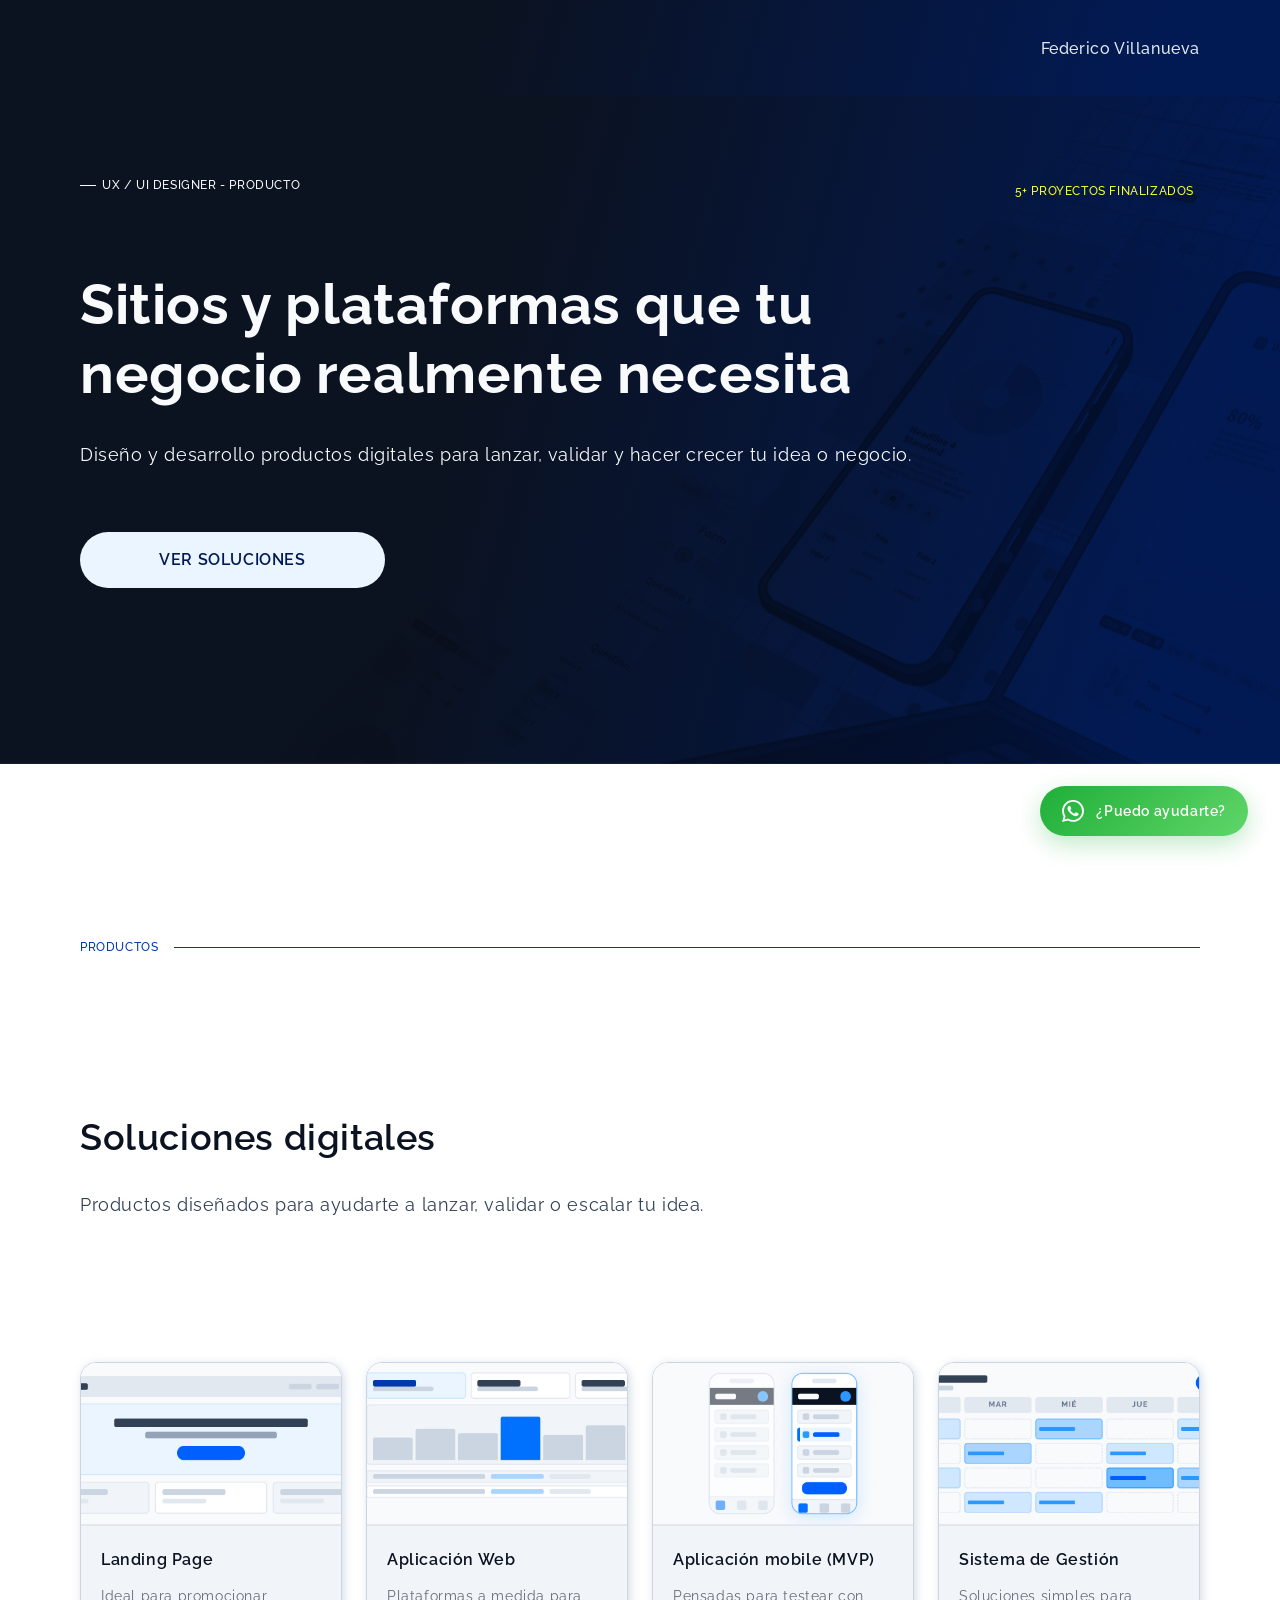
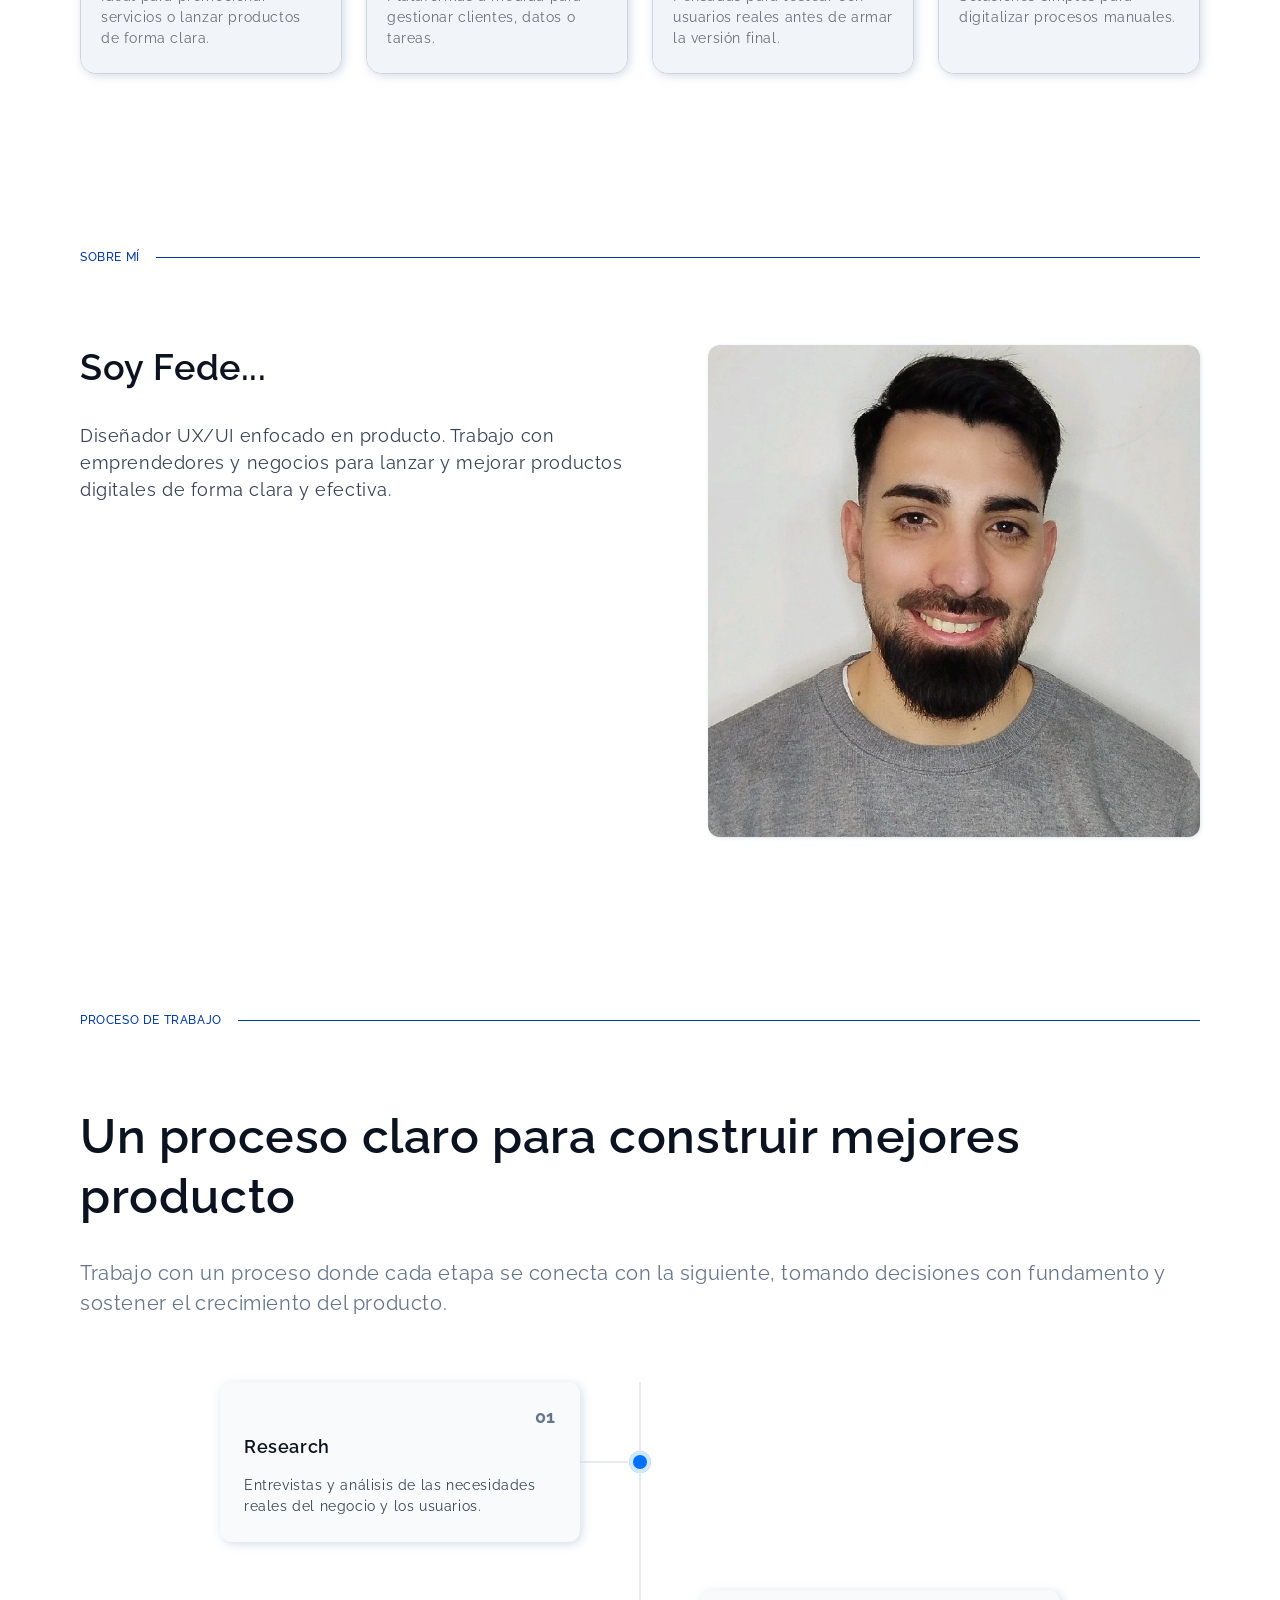
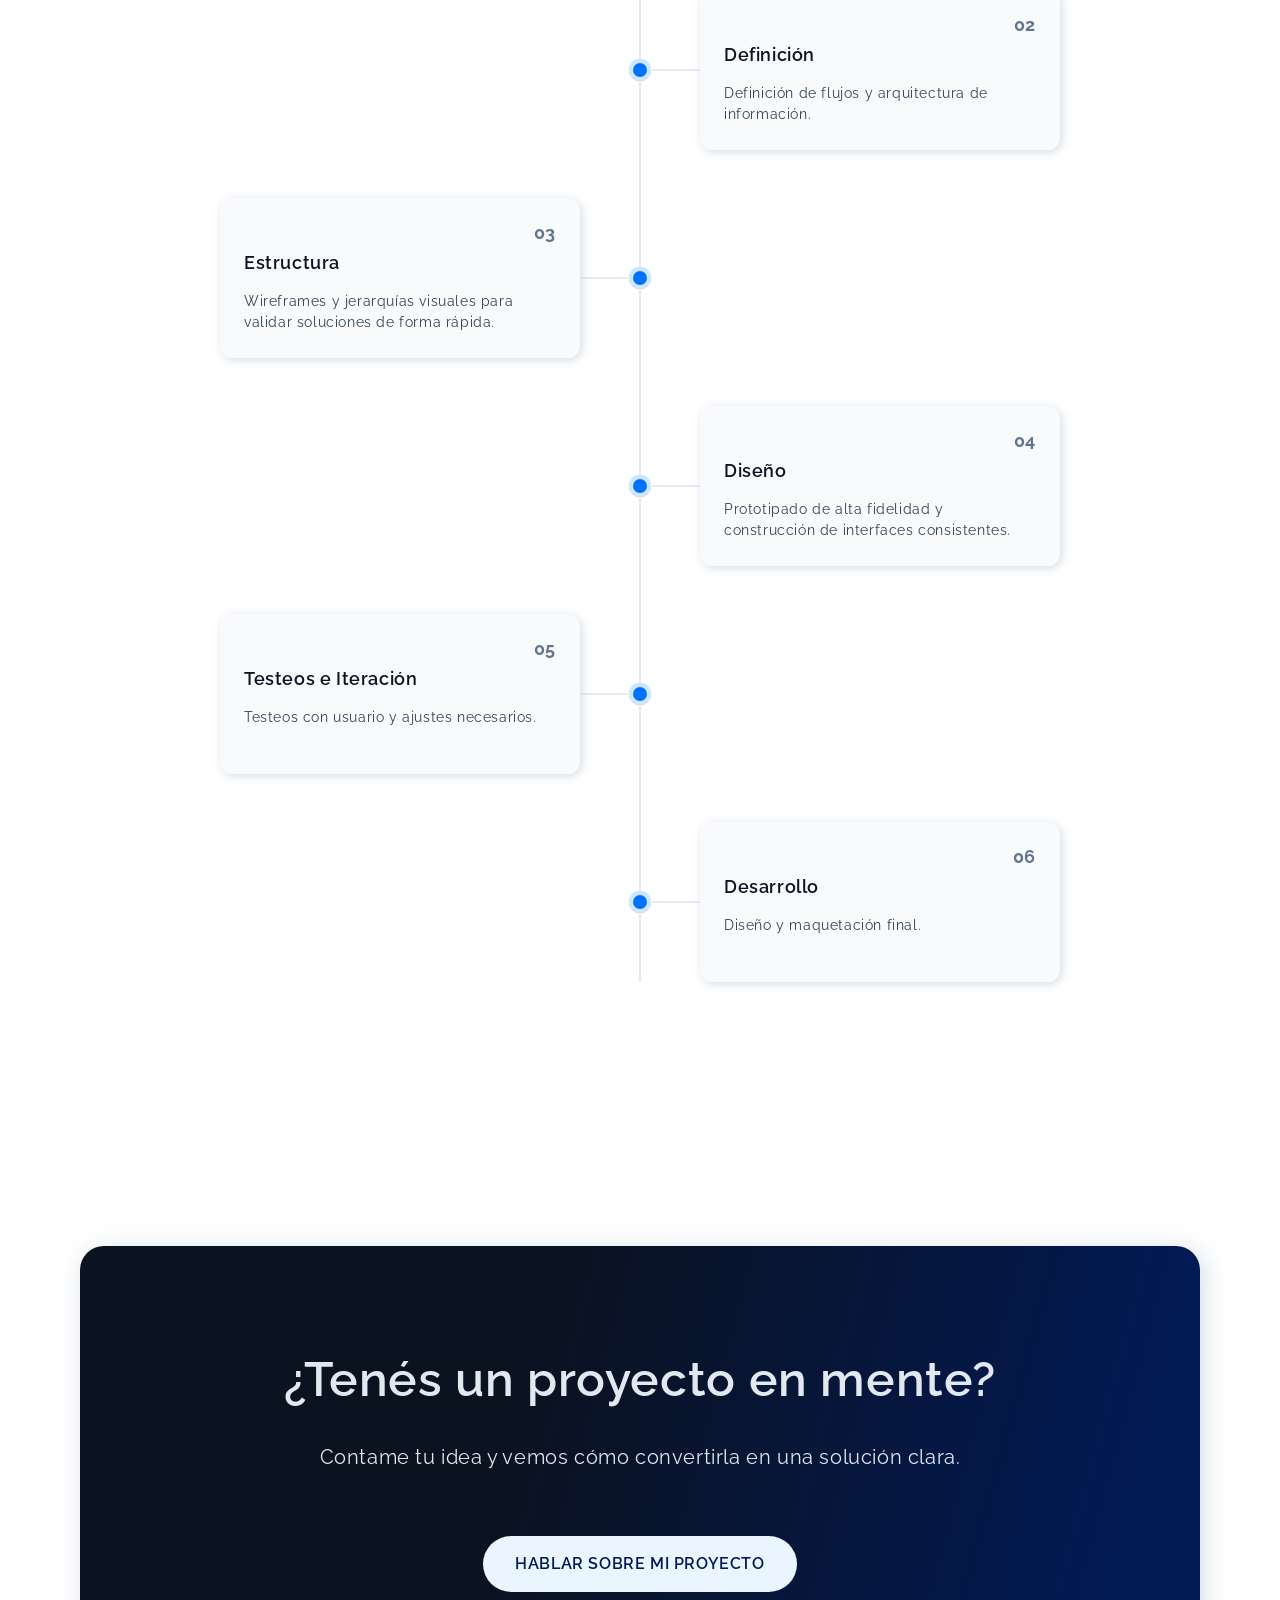
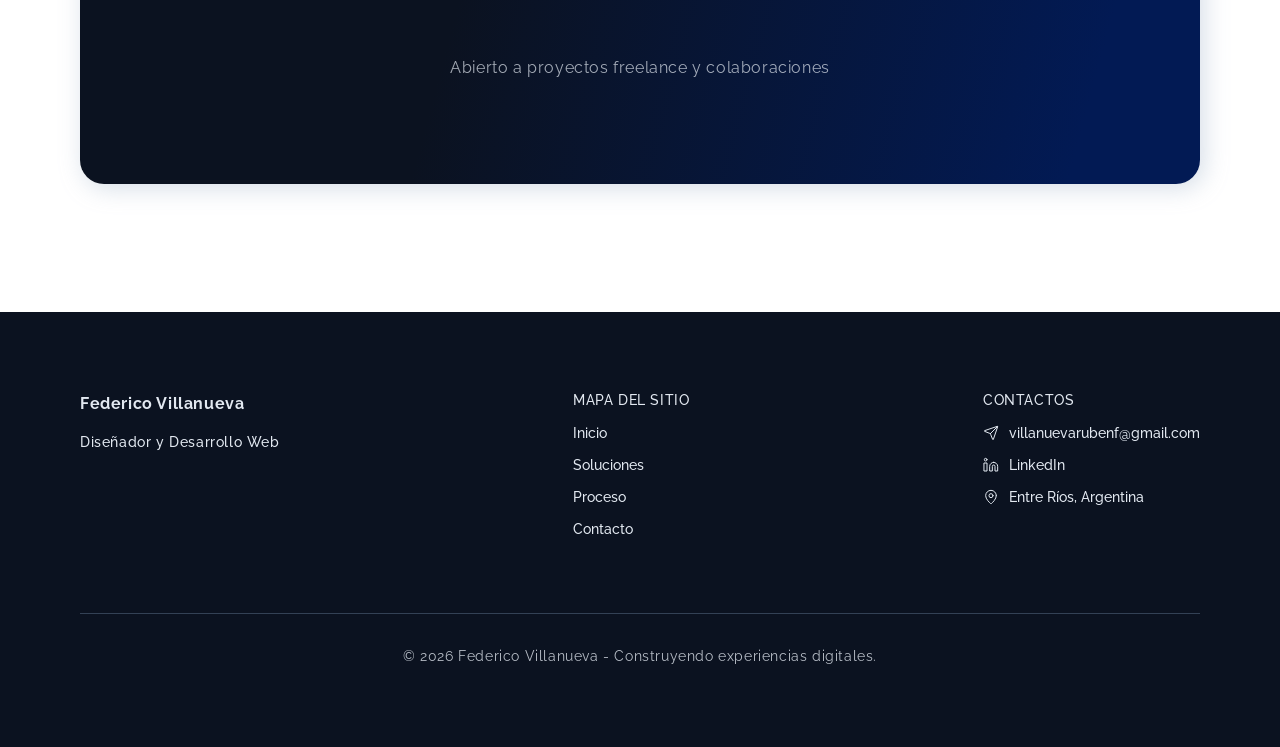
==== commit 917d613e: "Ajustes minimos al proyecto" ====
--- a/index.html
+++ b/index.html
@@ -14,6 +14,16 @@
     rel="stylesheet" />
 </head>
 
+<!-- Google tag (gtag.js) -->
+<script async src="https://www.googletagmanager.com/gtag/js?id=G-98DLH6VJF6"></script>
+<script>
+  window.dataLayer = window.dataLayer || [];
+  function gtag(){dataLayer.push(arguments);}
+  gtag('js', new Date());
+
+  gtag('config', 'G-98DLH6VJF6');
+</script>
+
 <body>
   <header class="navbar">
     <div class="navbar__container">
@@ -36,7 +46,7 @@
           Sitios y plataformas que tu negocio realmente necesita
         </h1>
         <p class="hero__subtitle">
-          Diseño y desarrollo productos digitales para lanzar, validar y hacer crecer tu idea o negocio..
+          Diseño y desarrollo productos digitales para lanzar, validar y hacer crecer tu idea o negocio.
         </p>
       </div>
 
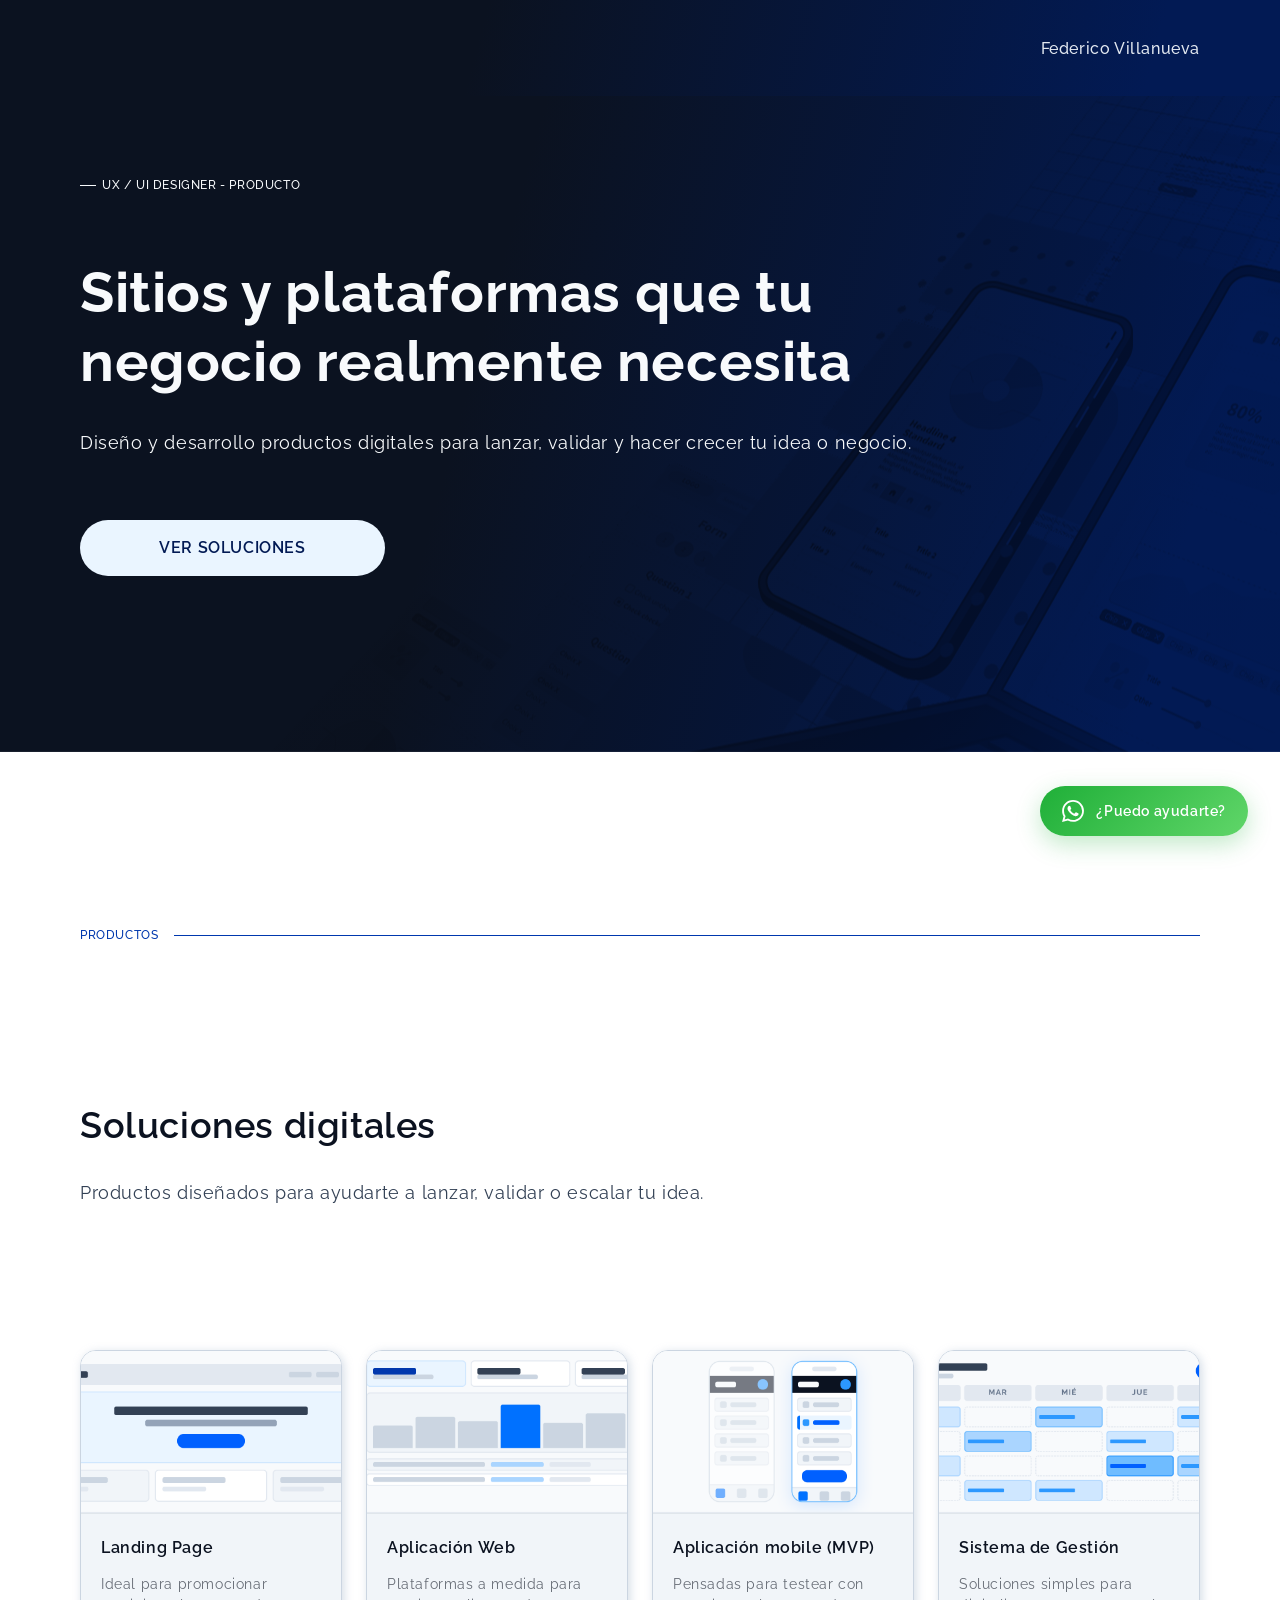
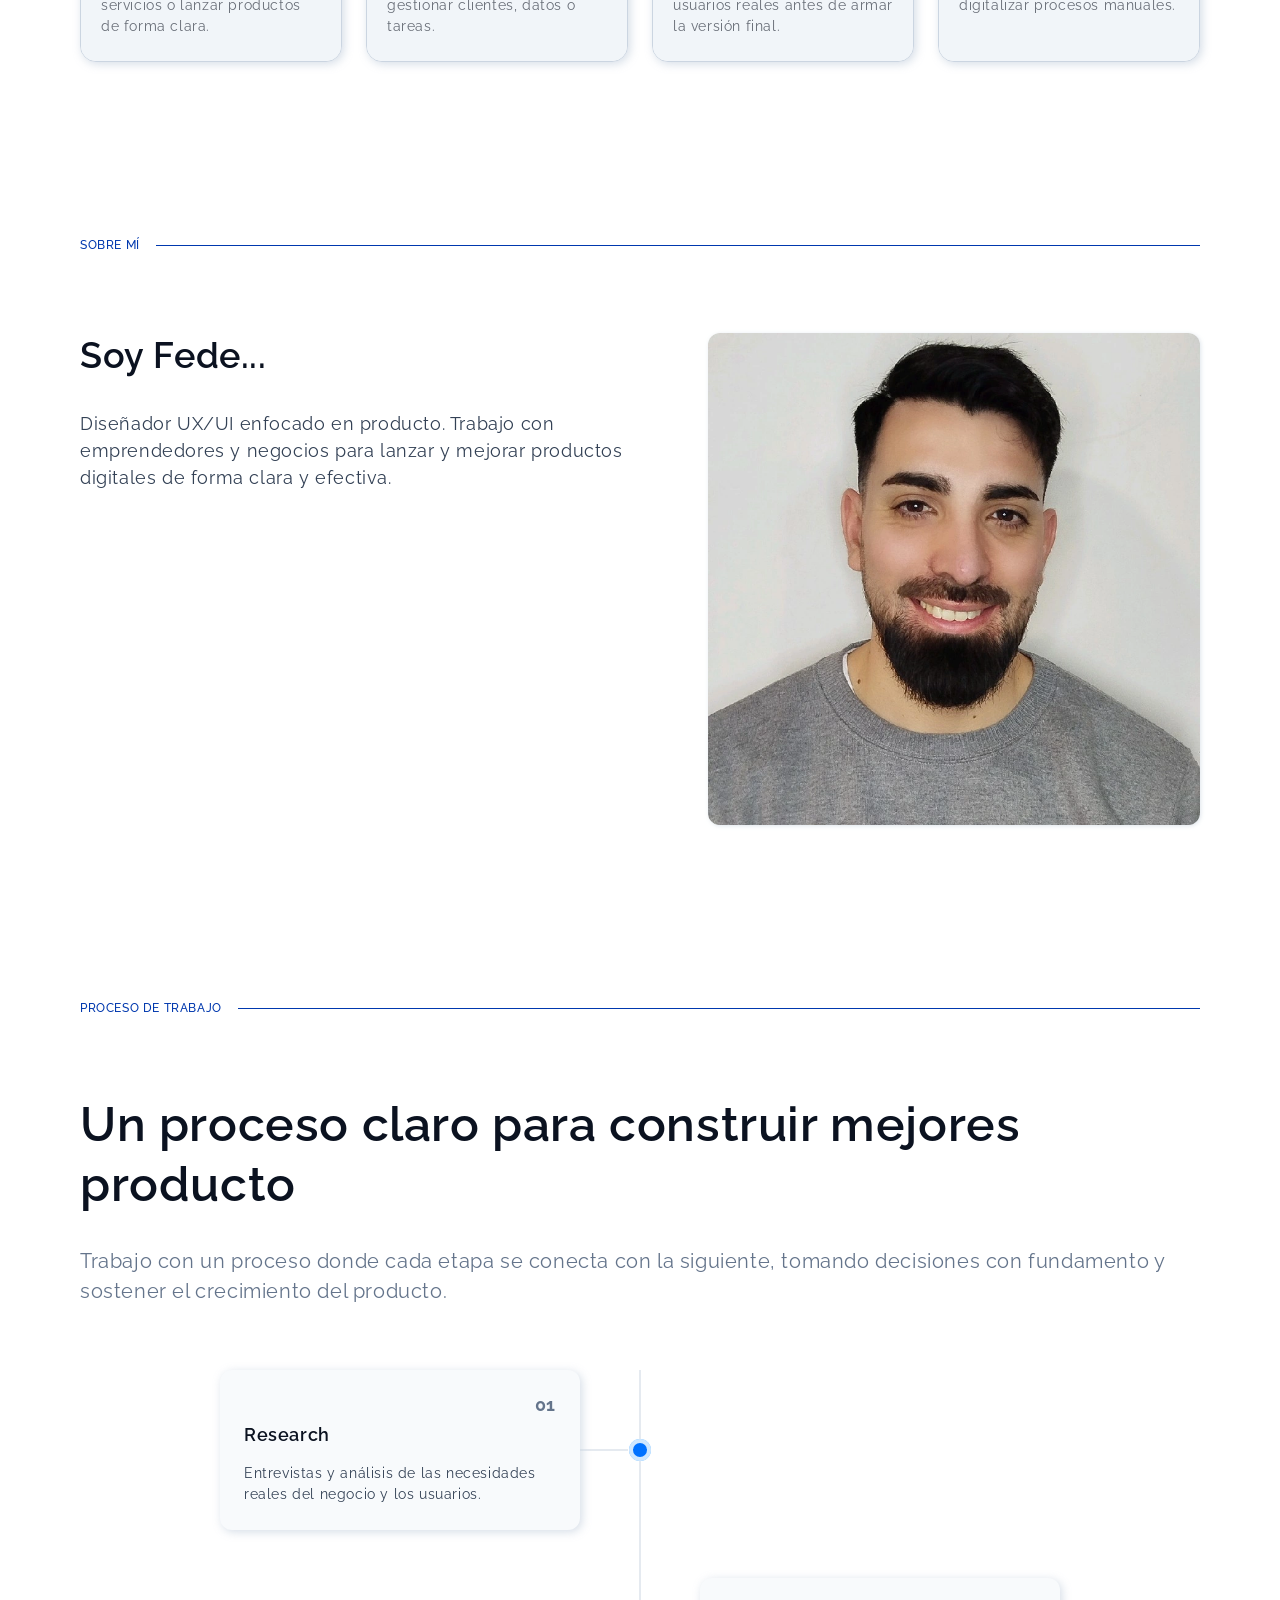
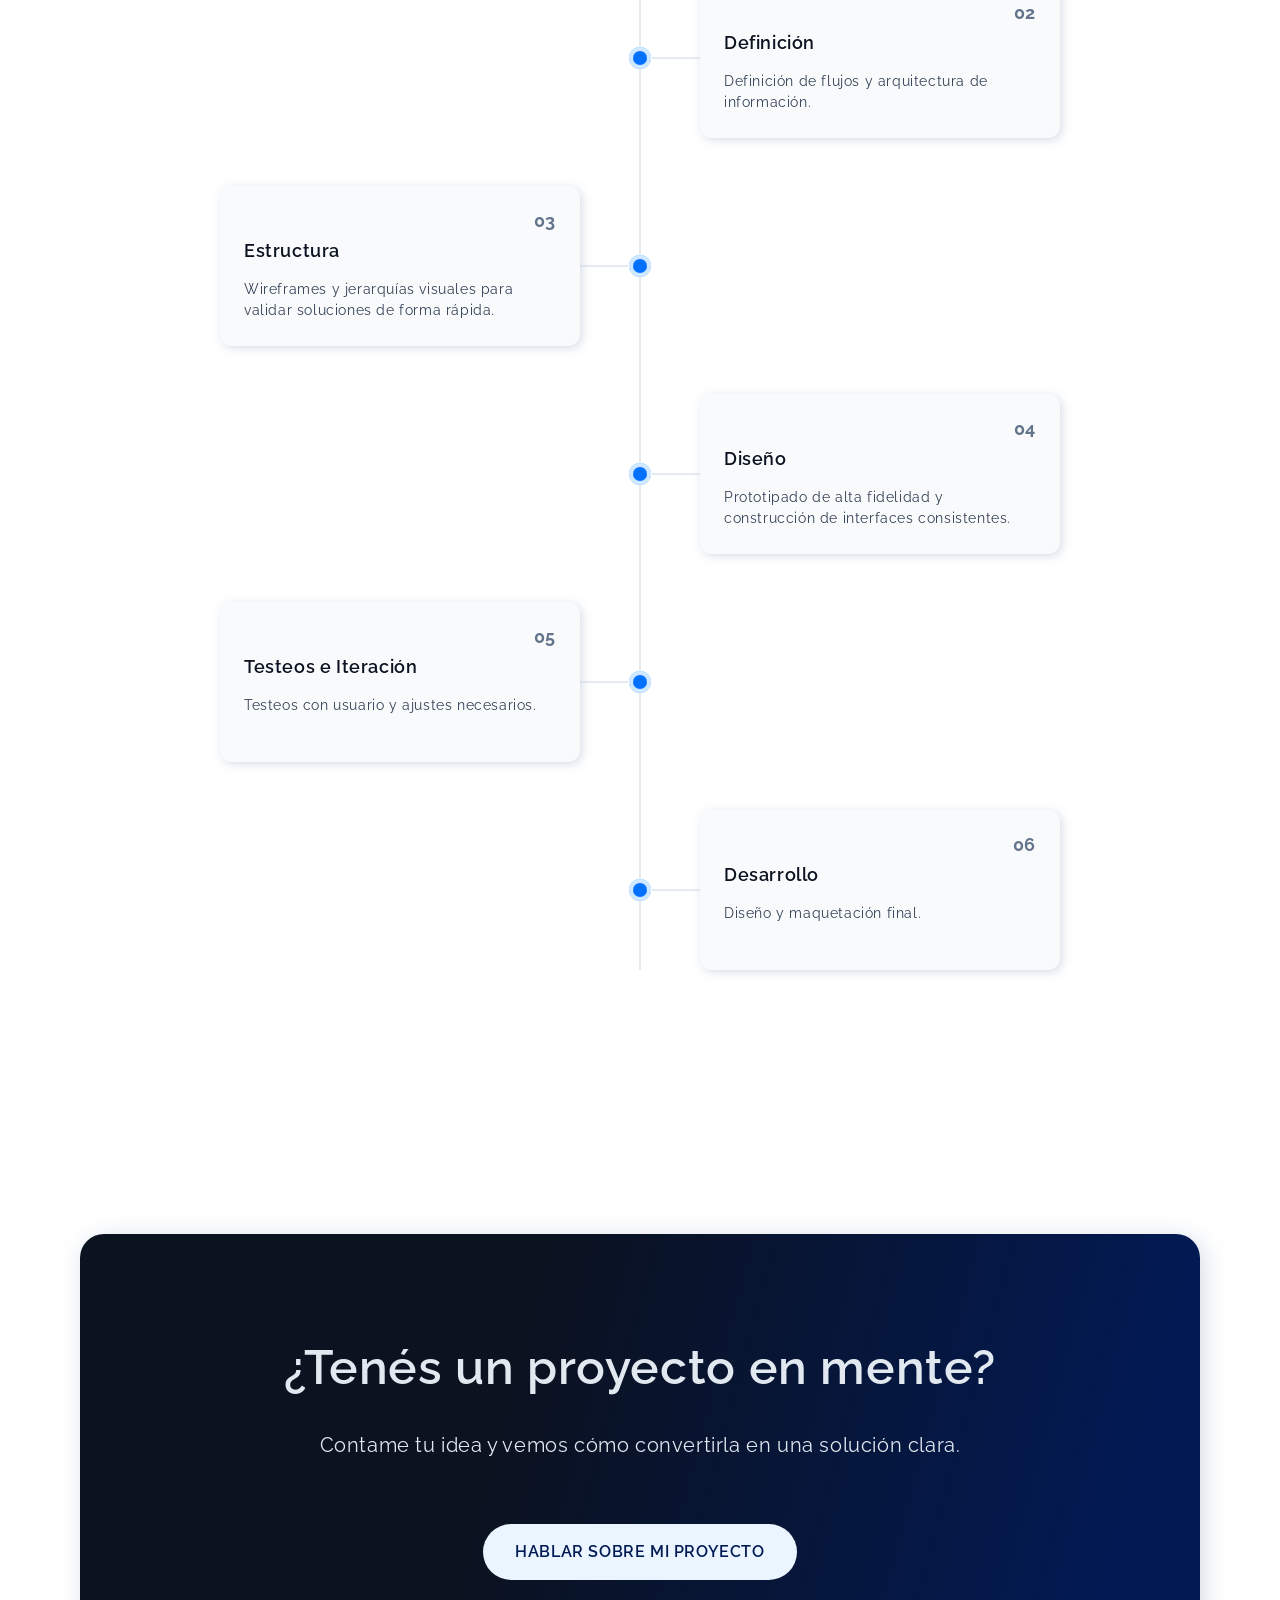
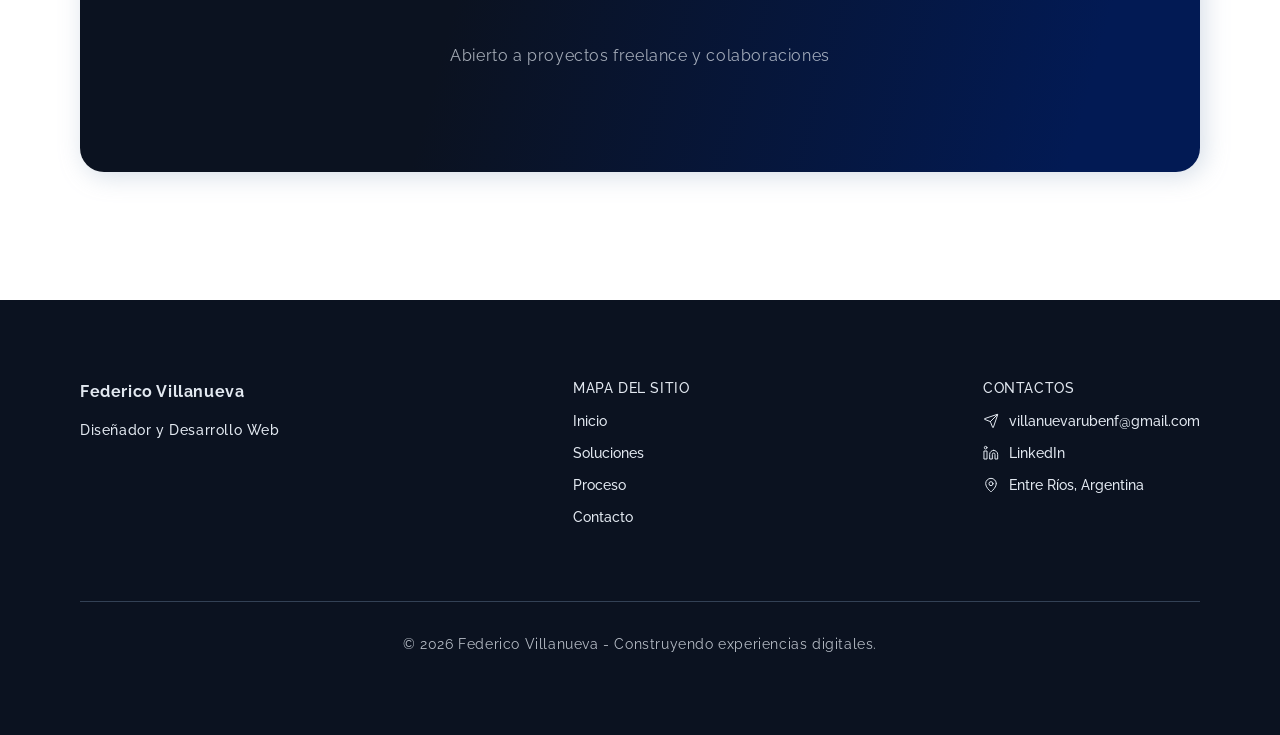
==== commit f97294bf: "Ajustes finales" ====
--- a/index.html
+++ b/index.html
@@ -38,7 +38,6 @@
     <section class="hero" id="hero" aria-label="Introducción">
       <header class="hero__header">
         <p class="hero__label">UX / UI DESIGNER - PRODUCTO</p>
-        <span class="hero__projects">5+ PROYECTOS FINALIZADOS</span>
       </header>
 
       <div class="titles-paragraphs__content">
--- a/css/styles.css
+++ b/css/styles.css
@@ -815,18 +815,6 @@
     flex-wrap: wrap;
 }
 
-/* Chip con texto en accent yellow (--color-special-badge) */
-.hero__projects {
-    display: inline-flex;
-    align-items: center;
-    padding: 8px 6px;
-    border-radius: 4px;
-    font-size: 12px;
-    font-weight: var(--weight-medium);
-    color: var(--color-special-badge);
-    text-transform: uppercase;
-    letter-spacing: var(--letter-spacing);
-}
 
 /* CTA del hero — sigue siendo el primary semánticamente (clase
    .btn--primary intacta en HTML), pero adopta los visuales del
